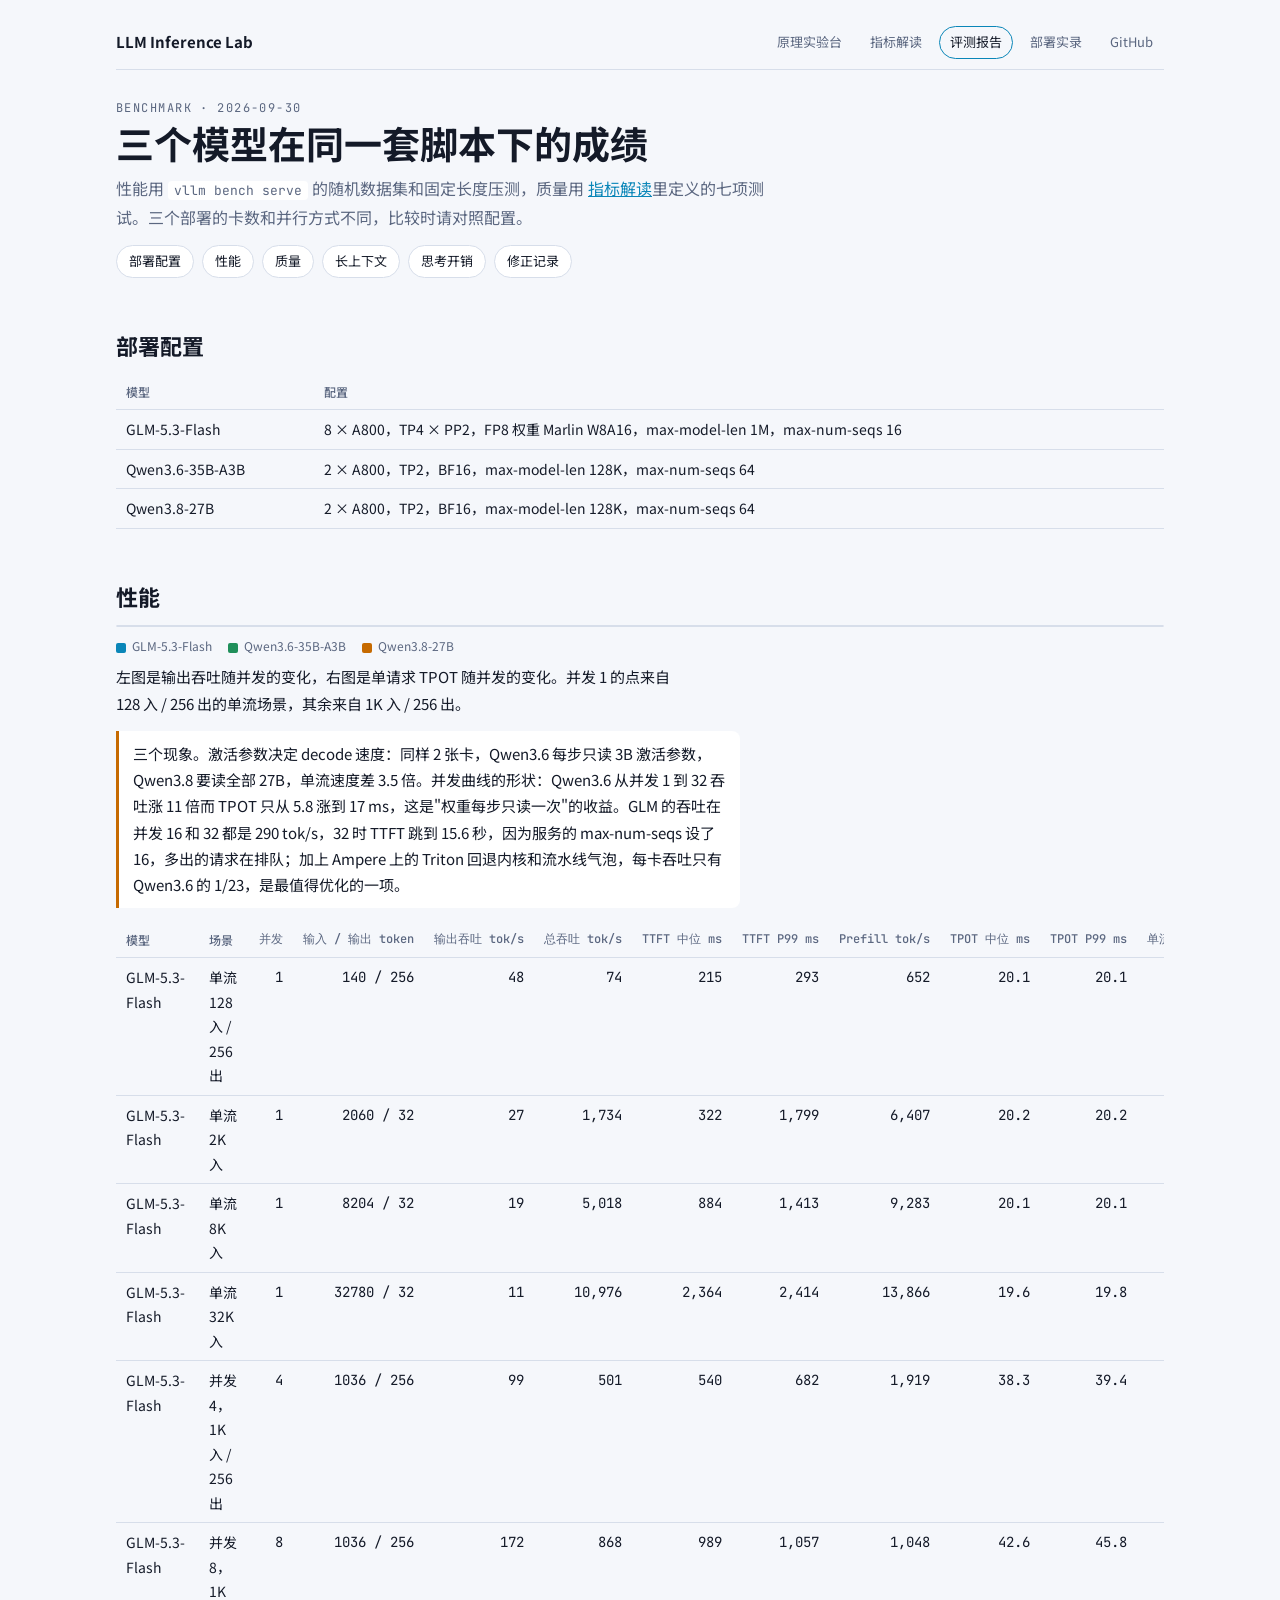
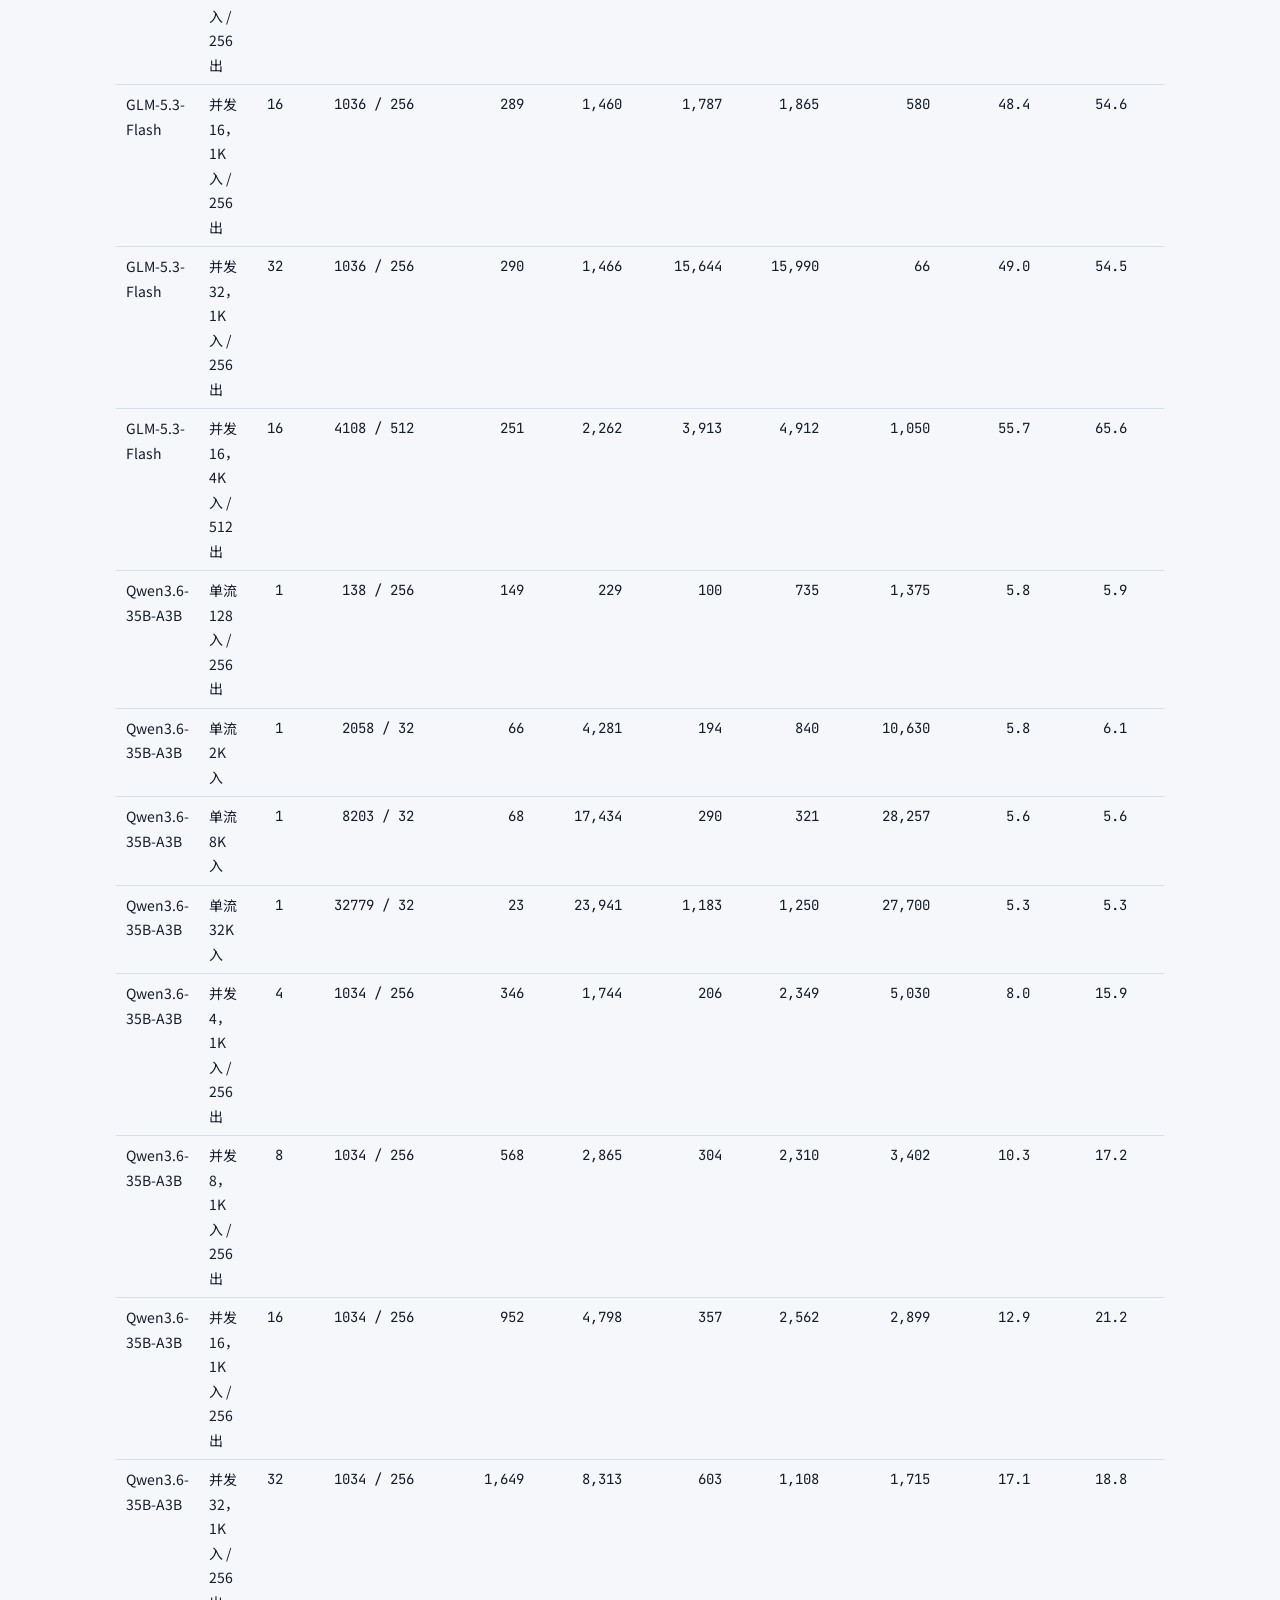
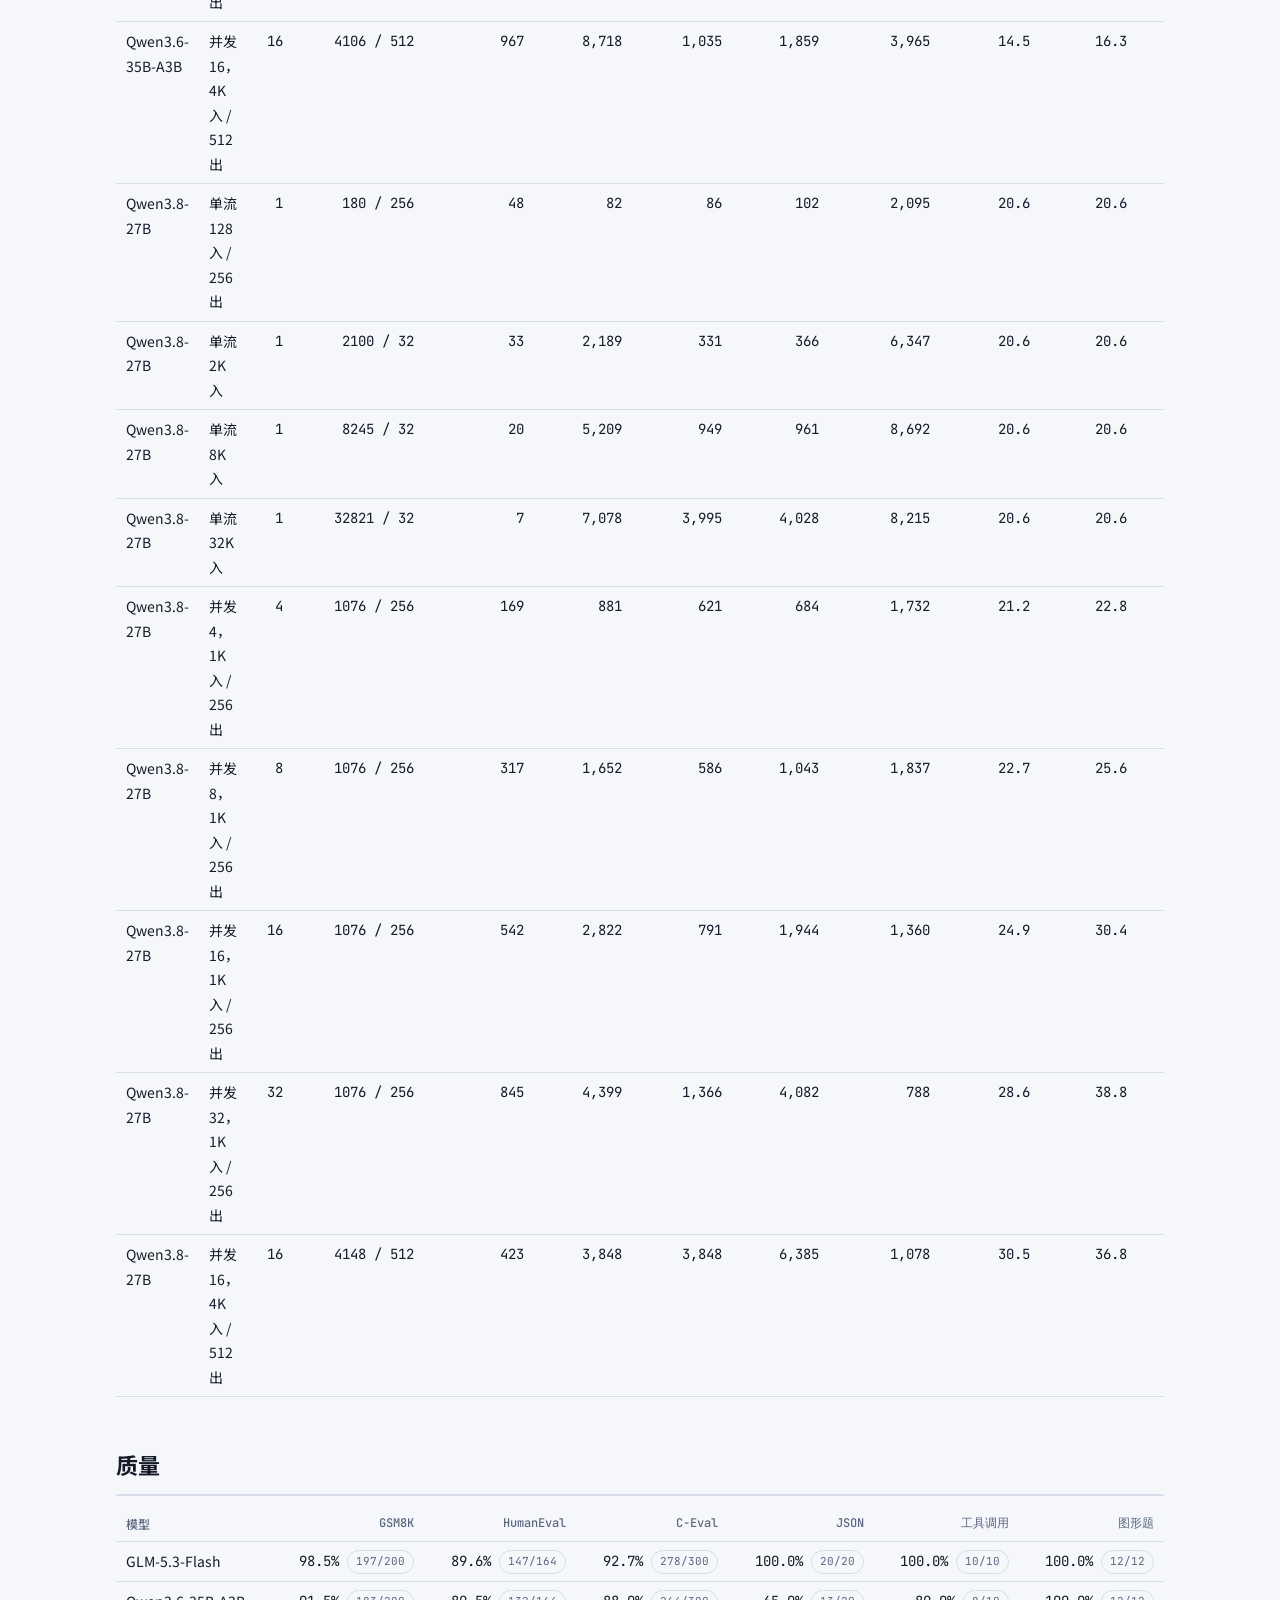
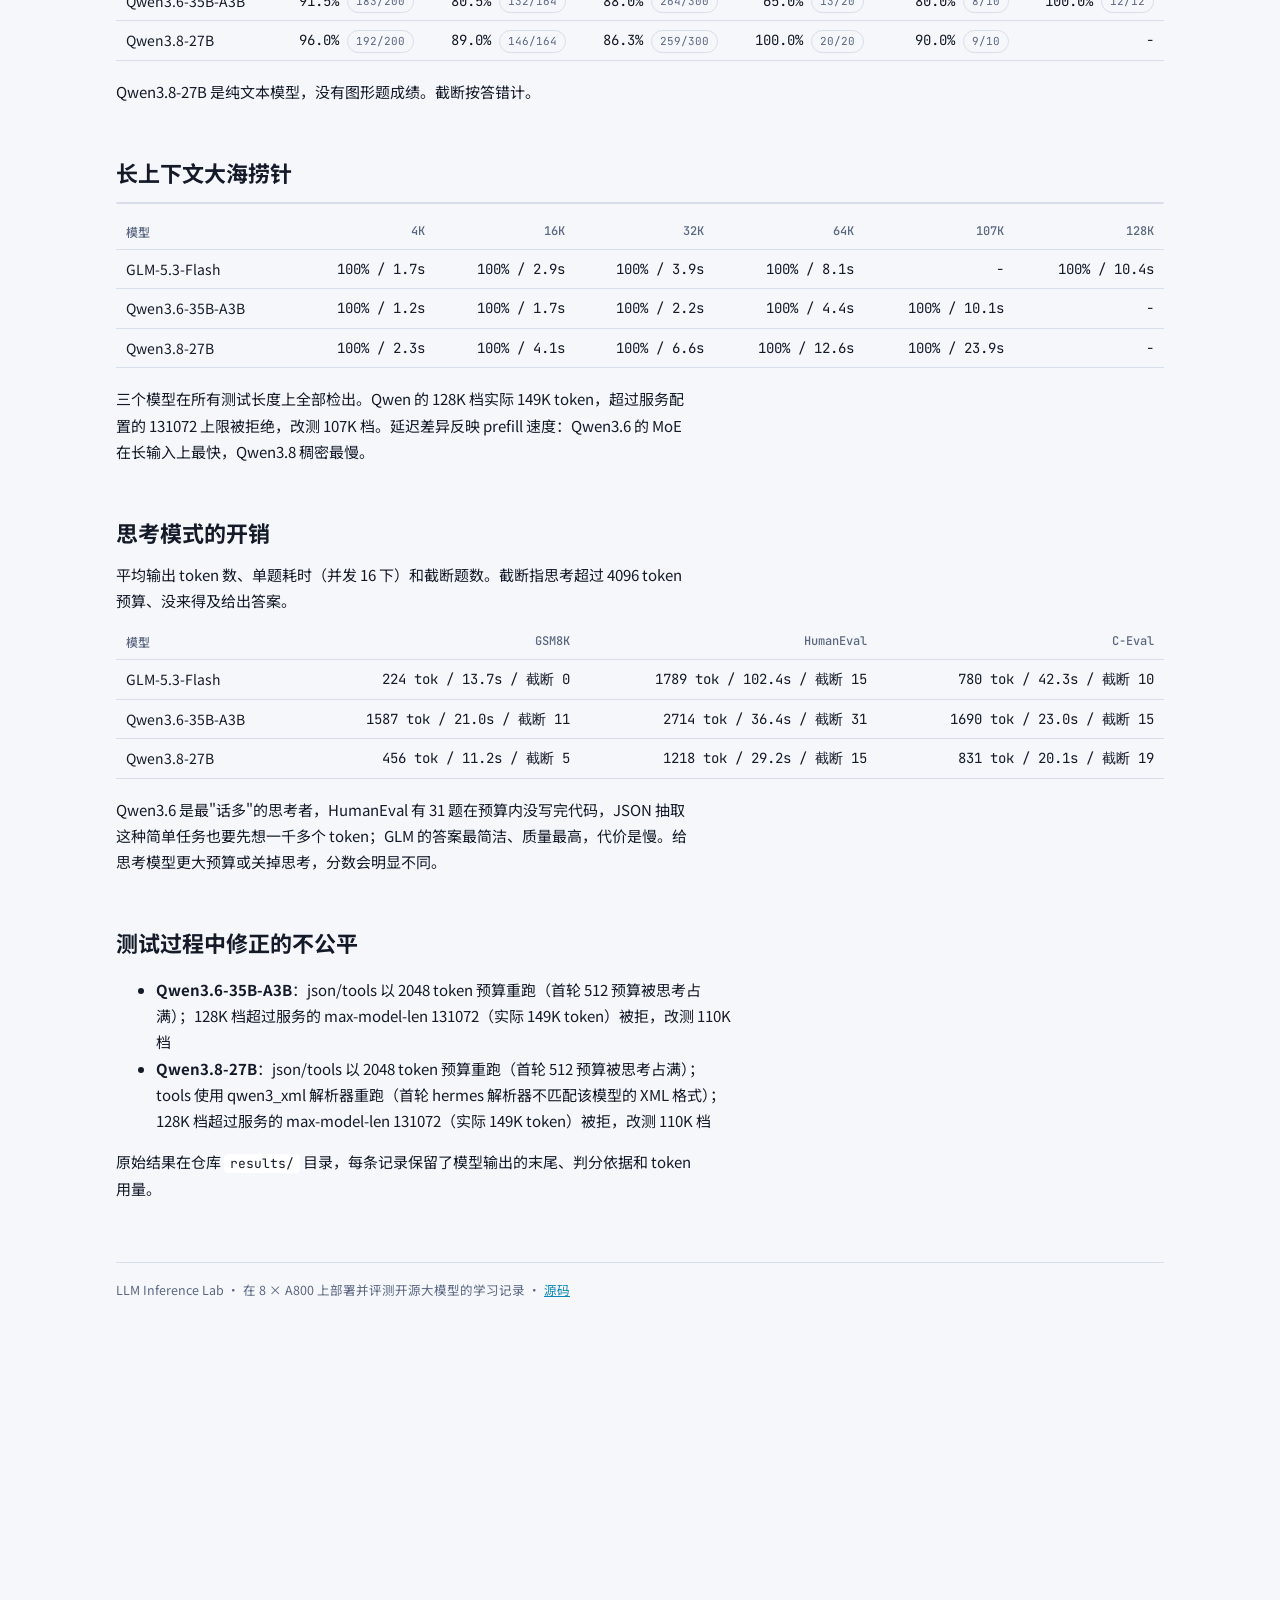
==== docs/benchmark.html @ 00798de9 "LLM Inference Lab: interactive explainer, metrics guide, 3-model benchmark, deployment log and scrip" ====
<!doctype html>
<html lang="zh-CN">
<head>
<meta charset="utf-8">
<meta name="viewport" content="width=device-width, initial-scale=1, viewport-fit=cover">
<title>评测报告 · LLM Inference Lab</title>
<meta name="description" content="GLM-5.3-Flash、Qwen3.6-35B-A3B、Qwen3.8-27B 在 8×A800 上的性能矩阵与质量成绩，附图表和修正记录。">
<link rel="stylesheet" href="https://fonts.googleapis.com/css2?family=Noto+Sans+SC:wght@400;500;700&family=JetBrains+Mono:wght@400;600&display=swap">
<link rel="stylesheet" href="site.css">
</head>
<body>
<div class="wrap">
<header class="top"><a class="brand" href="../index.html">LLM Inference Lab</a>
<nav><a href="lab.html">原理实验台</a><a href="metrics.html">指标解读</a><a class="on" href="benchmark.html">评测报告</a><a href="deployment.html">部署实录</a><a href="https://github.com/haoxiangNtu/llm-inference-lab">GitHub</a></nav></header>
<div class="eyebrow">Benchmark · 2026-09-30</div>
<h1>三个模型在同一套脚本下的成绩</h1>
<p class="lead">性能用 <code>vllm bench serve</code> 的随机数据集和固定长度压测，质量用 <a href="metrics.html">指标解读</a>里定义的七项测试。三个部署的卡数和并行方式不同，比较时请对照配置。</p>
<div class="toc"><a href="#config">部署配置</a><a href="#perf">性能</a><a href="#quality">质量</a><a href="#needle">长上下文</a><a href="#think">思考开销</a><a href="#fair">修正记录</a></div>

<h2 id="config">部署配置</h2>
<div class="tablewrap"><table><tr><th>模型</th><th>配置</th></tr><tr><td>GLM-5.3-Flash</td><td>8 × A800，TP4 × PP2，FP8 权重 Marlin W8A16，max-model-len 1M，max-num-seqs 16</td></tr><tr><td>Qwen3.6-35B-A3B</td><td>2 × A800，TP2，BF16，max-model-len 128K，max-num-seqs 64</td></tr><tr><td>Qwen3.8-27B</td><td>2 × A800，TP2，BF16，max-model-len 128K，max-num-seqs 64</td></tr></table></div>

<h2 id="perf">性能</h2>
<div class="stage"><canvas class="viz" id="cConc" width="1040" height="320"></canvas></div>
<div class="legend"><span><i style="background:var(--compute)"></i>GLM-5.3-Flash</span><span><i style="background:var(--token)"></i>Qwen3.6-35B-A3B</span><span><i style="background:var(--memory)"></i>Qwen3.8-27B</span></div>
<p>左图是输出吞吐随并发的变化，右图是单请求 TPOT 随并发的变化。并发 1 的点来自 128 入 / 256 出的单流场景，其余来自 1K 入 / 256 出。</p>
<div class="note mem">三个现象。激活参数决定 decode 速度：同样 2 张卡，Qwen3.6 每步只读 3B 激活参数，Qwen3.8 要读全部 27B，单流速度差 3.5 倍。并发曲线的形状：Qwen3.6 从并发 1 到 32 吞吐涨 11 倍而 TPOT 只从 5.8 涨到 17 ms，这是"权重每步只读一次"的收益。GLM 的吞吐在并发 16 和 32 都是 290 tok/s，32 时 TTFT 跳到 15.6 秒，因为服务的 max-num-seqs 设了 16，多出的请求在排队；加上 Ampere 上的 Triton 回退内核和流水线气泡，每卡吞吐只有 Qwen3.6 的 1/23，是最值得优化的一项。</div>
<div class='tablewrap'><table><tr><th>模型</th><th>场景</th><th class='num'>并发</th><th class='num'>输入 / 输出 token</th><th class='num'>输出吞吐 tok/s</th><th class='num'>总吞吐 tok/s</th><th class='num'>TTFT 中位 ms</th><th class='num'>TTFT P99 ms</th><th class='num'>Prefill tok/s</th><th class='num'>TPOT 中位 ms</th><th class='num'>TPOT P99 ms</th><th class='num'>单流 tok/s</th><th class='num'>端到端中位 s</th></tr><tr><td>GLM-5.3-Flash</td><td>单流 128 入 / 256 出</td><td class='num'>1</td><td class='num'>140 / 256</td><td class='num'>48</td><td class='num'>74</td><td class='num'>215</td><td class='num'>293</td><td class='num'>652</td><td class='num'>20.1</td><td class='num'>20.1</td><td class='num'>50</td><td class='num'>5.3</td></tr><tr><td>GLM-5.3-Flash</td><td>单流 2K 入</td><td class='num'>1</td><td class='num'>2060 / 32</td><td class='num'>27</td><td class='num'>1,734</td><td class='num'>322</td><td class='num'>1,799</td><td class='num'>6,407</td><td class='num'>20.2</td><td class='num'>20.2</td><td class='num'>49</td><td class='num'>0.9</td></tr><tr><td>GLM-5.3-Flash</td><td>单流 8K 入</td><td class='num'>1</td><td class='num'>8204 / 32</td><td class='num'>19</td><td class='num'>5,018</td><td class='num'>884</td><td class='num'>1,413</td><td class='num'>9,283</td><td class='num'>20.1</td><td class='num'>20.1</td><td class='num'>50</td><td class='num'>1.5</td></tr><tr><td>GLM-5.3-Flash</td><td>单流 32K 入</td><td class='num'>1</td><td class='num'>32780 / 32</td><td class='num'>11</td><td class='num'>10,976</td><td class='num'>2,364</td><td class='num'>2,414</td><td class='num'>13,866</td><td class='num'>19.6</td><td class='num'>19.8</td><td class='num'>51</td><td class='num'>3.0</td></tr><tr><td>GLM-5.3-Flash</td><td>并发 4，1K 入 / 256 出</td><td class='num'>4</td><td class='num'>1036 / 256</td><td class='num'>99</td><td class='num'>501</td><td class='num'>540</td><td class='num'>682</td><td class='num'>1,919</td><td class='num'>38.3</td><td class='num'>39.4</td><td class='num'>26</td><td class='num'>10.3</td></tr><tr><td>GLM-5.3-Flash</td><td>并发 8，1K 入 / 256 出</td><td class='num'>8</td><td class='num'>1036 / 256</td><td class='num'>172</td><td class='num'>868</td><td class='num'>989</td><td class='num'>1,057</td><td class='num'>1,048</td><td class='num'>42.6</td><td class='num'>45.8</td><td class='num'>23</td><td class='num'>11.9</td></tr><tr><td>GLM-5.3-Flash</td><td>并发 16，1K 入 / 256 出</td><td class='num'>16</td><td class='num'>1036 / 256</td><td class='num'>289</td><td class='num'>1,460</td><td class='num'>1,787</td><td class='num'>1,865</td><td class='num'>580</td><td class='num'>48.4</td><td class='num'>54.6</td><td class='num'>21</td><td class='num'>14.1</td></tr><tr><td>GLM-5.3-Flash</td><td>并发 32，1K 入 / 256 出</td><td class='num'>32</td><td class='num'>1036 / 256</td><td class='num'>290</td><td class='num'>1,466</td><td class='num'>15,644</td><td class='num'>15,990</td><td class='num'>66</td><td class='num'>49.0</td><td class='num'>54.5</td><td class='num'>20</td><td class='num'>28.2</td></tr><tr><td>GLM-5.3-Flash</td><td>并发 16，4K 入 / 512 出</td><td class='num'>16</td><td class='num'>4108 / 512</td><td class='num'>251</td><td class='num'>2,262</td><td class='num'>3,913</td><td class='num'>4,912</td><td class='num'>1,050</td><td class='num'>55.7</td><td class='num'>65.6</td><td class='num'>18</td><td class='num'>31.5</td></tr><tr><td>Qwen3.6-35B-A3B</td><td>单流 128 入 / 256 出</td><td class='num'>1</td><td class='num'>138 / 256</td><td class='num'>149</td><td class='num'>229</td><td class='num'>100</td><td class='num'>735</td><td class='num'>1,375</td><td class='num'>5.8</td><td class='num'>5.9</td><td class='num'>173</td><td class='num'>1.6</td></tr><tr><td>Qwen3.6-35B-A3B</td><td>单流 2K 入</td><td class='num'>1</td><td class='num'>2058 / 32</td><td class='num'>66</td><td class='num'>4,281</td><td class='num'>194</td><td class='num'>840</td><td class='num'>10,630</td><td class='num'>5.8</td><td class='num'>6.1</td><td class='num'>173</td><td class='num'>0.4</td></tr><tr><td>Qwen3.6-35B-A3B</td><td>单流 8K 入</td><td class='num'>1</td><td class='num'>8203 / 32</td><td class='num'>68</td><td class='num'>17,434</td><td class='num'>290</td><td class='num'>321</td><td class='num'>28,257</td><td class='num'>5.6</td><td class='num'>5.6</td><td class='num'>178</td><td class='num'>0.5</td></tr><tr><td>Qwen3.6-35B-A3B</td><td>单流 32K 入</td><td class='num'>1</td><td class='num'>32779 / 32</td><td class='num'>23</td><td class='num'>23,941</td><td class='num'>1,183</td><td class='num'>1,250</td><td class='num'>27,700</td><td class='num'>5.3</td><td class='num'>5.3</td><td class='num'>188</td><td class='num'>1.3</td></tr><tr><td>Qwen3.6-35B-A3B</td><td>并发 4，1K 入 / 256 出</td><td class='num'>4</td><td class='num'>1034 / 256</td><td class='num'>346</td><td class='num'>1,744</td><td class='num'>206</td><td class='num'>2,349</td><td class='num'>5,030</td><td class='num'>8.0</td><td class='num'>15.9</td><td class='num'>124</td><td class='num'>2.2</td></tr><tr><td>Qwen3.6-35B-A3B</td><td>并发 8，1K 入 / 256 出</td><td class='num'>8</td><td class='num'>1034 / 256</td><td class='num'>568</td><td class='num'>2,865</td><td class='num'>304</td><td class='num'>2,310</td><td class='num'>3,402</td><td class='num'>10.3</td><td class='num'>17.2</td><td class='num'>97</td><td class='num'>2.9</td></tr><tr><td>Qwen3.6-35B-A3B</td><td>并发 16，1K 入 / 256 出</td><td class='num'>16</td><td class='num'>1034 / 256</td><td class='num'>952</td><td class='num'>4,798</td><td class='num'>357</td><td class='num'>2,562</td><td class='num'>2,899</td><td class='num'>12.9</td><td class='num'>21.2</td><td class='num'>78</td><td class='num'>3.6</td></tr><tr><td>Qwen3.6-35B-A3B</td><td>并发 32，1K 入 / 256 出</td><td class='num'>32</td><td class='num'>1034 / 256</td><td class='num'>1,649</td><td class='num'>8,313</td><td class='num'>603</td><td class='num'>1,108</td><td class='num'>1,715</td><td class='num'>17.1</td><td class='num'>18.8</td><td class='num'>58</td><td class='num'>5.0</td></tr><tr><td>Qwen3.6-35B-A3B</td><td>并发 16，4K 入 / 512 出</td><td class='num'>16</td><td class='num'>4106 / 512</td><td class='num'>967</td><td class='num'>8,718</td><td class='num'>1,035</td><td class='num'>1,859</td><td class='num'>3,965</td><td class='num'>14.5</td><td class='num'>16.3</td><td class='num'>69</td><td class='num'>8.5</td></tr><tr><td>Qwen3.8-27B</td><td>单流 128 入 / 256 出</td><td class='num'>1</td><td class='num'>180 / 256</td><td class='num'>48</td><td class='num'>82</td><td class='num'>86</td><td class='num'>102</td><td class='num'>2,095</td><td class='num'>20.6</td><td class='num'>20.6</td><td class='num'>49</td><td class='num'>5.3</td></tr><tr><td>Qwen3.8-27B</td><td>单流 2K 入</td><td class='num'>1</td><td class='num'>2100 / 32</td><td class='num'>33</td><td class='num'>2,189</td><td class='num'>331</td><td class='num'>366</td><td class='num'>6,347</td><td class='num'>20.6</td><td class='num'>20.6</td><td class='num'>49</td><td class='num'>1.0</td></tr><tr><td>Qwen3.8-27B</td><td>单流 8K 入</td><td class='num'>1</td><td class='num'>8245 / 32</td><td class='num'>20</td><td class='num'>5,209</td><td class='num'>949</td><td class='num'>961</td><td class='num'>8,692</td><td class='num'>20.6</td><td class='num'>20.6</td><td class='num'>49</td><td class='num'>1.6</td></tr><tr><td>Qwen3.8-27B</td><td>单流 32K 入</td><td class='num'>1</td><td class='num'>32821 / 32</td><td class='num'>7</td><td class='num'>7,078</td><td class='num'>3,995</td><td class='num'>4,028</td><td class='num'>8,215</td><td class='num'>20.6</td><td class='num'>20.6</td><td class='num'>49</td><td class='num'>4.6</td></tr><tr><td>Qwen3.8-27B</td><td>并发 4，1K 入 / 256 出</td><td class='num'>4</td><td class='num'>1076 / 256</td><td class='num'>169</td><td class='num'>881</td><td class='num'>621</td><td class='num'>684</td><td class='num'>1,732</td><td class='num'>21.2</td><td class='num'>22.8</td><td class='num'>47</td><td class='num'>6.0</td></tr><tr><td>Qwen3.8-27B</td><td>并发 8，1K 入 / 256 出</td><td class='num'>8</td><td class='num'>1076 / 256</td><td class='num'>317</td><td class='num'>1,652</td><td class='num'>586</td><td class='num'>1,043</td><td class='num'>1,837</td><td class='num'>22.7</td><td class='num'>25.6</td><td class='num'>44</td><td class='num'>6.5</td></tr><tr><td>Qwen3.8-27B</td><td>并发 16，1K 入 / 256 出</td><td class='num'>16</td><td class='num'>1076 / 256</td><td class='num'>542</td><td class='num'>2,822</td><td class='num'>791</td><td class='num'>1,944</td><td class='num'>1,360</td><td class='num'>24.9</td><td class='num'>30.4</td><td class='num'>40</td><td class='num'>7.6</td></tr><tr><td>Qwen3.8-27B</td><td>并发 32，1K 入 / 256 出</td><td class='num'>32</td><td class='num'>1076 / 256</td><td class='num'>845</td><td class='num'>4,399</td><td class='num'>1,366</td><td class='num'>4,082</td><td class='num'>788</td><td class='num'>28.6</td><td class='num'>38.8</td><td class='num'>35</td><td class='num'>9.7</td></tr><tr><td>Qwen3.8-27B</td><td>并发 16，4K 入 / 512 出</td><td class='num'>16</td><td class='num'>4148 / 512</td><td class='num'>423</td><td class='num'>3,848</td><td class='num'>3,848</td><td class='num'>6,385</td><td class='num'>1,078</td><td class='num'>30.5</td><td class='num'>36.8</td><td class='num'>33</td><td class='num'>19.5</td></tr></table></div>

<h2 id="quality">质量</h2>
<div class="stage"><canvas class="viz" id="cQual" width="1040" height="300"></canvas></div>
<div class='tablewrap'><table><tr><th>模型</th><th class='num'>GSM8K</th><th class='num'>HumanEval</th><th class='num'>C-Eval</th><th class='num'>JSON</th><th class='num'>工具调用</th><th class='num'>图形题</th></tr><tr><td>GLM-5.3-Flash</td><td class='num'>98.5% <span class='pill'>197/200</span></td><td class='num'>89.6% <span class='pill'>147/164</span></td><td class='num'>92.7% <span class='pill'>278/300</span></td><td class='num'>100.0% <span class='pill'>20/20</span></td><td class='num'>100.0% <span class='pill'>10/10</span></td><td class='num'>100.0% <span class='pill'>12/12</span></td></tr><tr><td>Qwen3.6-35B-A3B</td><td class='num'>91.5% <span class='pill'>183/200</span></td><td class='num'>80.5% <span class='pill'>132/164</span></td><td class='num'>88.0% <span class='pill'>264/300</span></td><td class='num'>65.0% <span class='pill'>13/20</span></td><td class='num'>80.0% <span class='pill'>8/10</span></td><td class='num'>100.0% <span class='pill'>12/12</span></td></tr><tr><td>Qwen3.8-27B</td><td class='num'>96.0% <span class='pill'>192/200</span></td><td class='num'>89.0% <span class='pill'>146/164</span></td><td class='num'>86.3% <span class='pill'>259/300</span></td><td class='num'>100.0% <span class='pill'>20/20</span></td><td class='num'>90.0% <span class='pill'>9/10</span></td><td class='num'>-</td></tr></table></div>
<p>Qwen3.8-27B 是纯文本模型，没有图形题成绩。截断按答错计。</p>

<h2 id="needle">长上下文大海捞针</h2>
<div class="stage"><canvas class="viz" id="cNeedle" width="1040" height="280"></canvas></div>
<div class='tablewrap'><table><tr><th>模型</th><th class='num'>4K</th><th class='num'>16K</th><th class='num'>32K</th><th class='num'>64K</th><th class='num'>107K</th><th class='num'>128K</th></tr><tr><td>GLM-5.3-Flash</td><td class='num'>100% / 1.7s</td><td class='num'>100% / 2.9s</td><td class='num'>100% / 3.9s</td><td class='num'>100% / 8.1s</td><td class='num'>-</td><td class='num'>100% / 10.4s</td></tr><tr><td>Qwen3.6-35B-A3B</td><td class='num'>100% / 1.2s</td><td class='num'>100% / 1.7s</td><td class='num'>100% / 2.2s</td><td class='num'>100% / 4.4s</td><td class='num'>100% / 10.1s</td><td class='num'>-</td></tr><tr><td>Qwen3.8-27B</td><td class='num'>100% / 2.3s</td><td class='num'>100% / 4.1s</td><td class='num'>100% / 6.6s</td><td class='num'>100% / 12.6s</td><td class='num'>100% / 23.9s</td><td class='num'>-</td></tr></table></div>
<p>三个模型在所有测试长度上全部检出。Qwen 的 128K 档实际 149K token，超过服务配置的 131072 上限被拒绝，改测 107K 档。延迟差异反映 prefill 速度：Qwen3.6 的 MoE 在长输入上最快，Qwen3.8 稠密最慢。</p>

<h2 id="think">思考模式的开销</h2>
<p>平均输出 token 数、单题耗时（并发 16 下）和截断题数。截断指思考超过 4096 token 预算、没来得及给出答案。</p>
<div class='tablewrap'><table><tr><th>模型</th><th class='num'>GSM8K</th><th class='num'>HumanEval</th><th class='num'>C-Eval</th></tr><tr><td>GLM-5.3-Flash</td><td class='num'>224 tok / 13.7s / 截断 0</td><td class='num'>1789 tok / 102.4s / 截断 15</td><td class='num'>780 tok / 42.3s / 截断 10</td></tr><tr><td>Qwen3.6-35B-A3B</td><td class='num'>1587 tok / 21.0s / 截断 11</td><td class='num'>2714 tok / 36.4s / 截断 31</td><td class='num'>1690 tok / 23.0s / 截断 15</td></tr><tr><td>Qwen3.8-27B</td><td class='num'>456 tok / 11.2s / 截断 5</td><td class='num'>1218 tok / 29.2s / 截断 15</td><td class='num'>831 tok / 20.1s / 截断 19</td></tr></table></div>
<p>Qwen3.6 是最"话多"的思考者，HumanEval 有 31 题在预算内没写完代码，JSON 抽取这种简单任务也要先想一千多个 token；GLM 的答案最简洁、质量最高，代价是慢。给思考模型更大预算或关掉思考，分数会明显不同。</p>

<h2 id="fair">测试过程中修正的不公平</h2>
<ul><li><b>Qwen3.6-35B-A3B</b>：json/tools 以 2048 token 预算重跑（首轮 512 预算被思考占满）；128K 档超过服务的 max-model-len 131072（实际 149K token）被拒，改测 110K 档</li><li><b>Qwen3.8-27B</b>：json/tools 以 2048 token 预算重跑（首轮 512 预算被思考占满）；tools 使用 qwen3_xml 解析器重跑（首轮 hermes 解析器不匹配该模型的 XML 格式）；128K 档超过服务的 max-model-len 131072（实际 149K token）被拒，改测 110K 档</li></ul>
<p>原始结果在仓库 <code>results/</code> 目录，每条记录保留了模型输出的末尾、判分依据和 token 用量。</p>
<footer>LLM Inference Lab · 在 8 × A800 上部署并评测开源大模型的学习记录 · <a href="https://github.com/haoxiangNtu/llm-inference-lab">源码</a></footer>
</div>
<script>
const DATA={"models": ["GLM-5.3-Flash", "Qwen3.6-35B-A3B", "Qwen3.8-27B"], "conc": {"GLM-5.3-Flash": [{"c": 1, "tps": 47.91774086378559, "tpot": 20.05734761044675, "ttft": 214.58151889964938}, {"c": 4, "tps": 99.36436227729686, "tpot": 38.283447104086186, "ttft": 539.7757482714951}, {"c": 8, "tps": 172.0656163658594, "tpot": 42.635334704947816, "ttft": 988.955159438774}, {"c": 16, "tps": 289.29091850993734, "tpot": 48.395636090643556, "ttft": 1787.3096470721066}, {"c": 32, "tps": 290.4934217664185, "tpot": 48.98489627384526, "ttft": 15644.492619903758}], "Qwen3.6-35B-A3B": [{"c": 1, "tps": 148.59499537517158, "tpot": 5.7879686154717325, "ttft": 100.3957916982472}, {"c": 4, "tps": 346.0217931048133, "tpot": 8.045393323489265, "ttft": 205.5697049945593}, {"c": 8, "tps": 568.4190218687652, "tpot": 10.28324371915968, "ttft": 303.9557714946568}, {"c": 16, "tps": 951.9510067496046, "tpot": 12.893113259262606, "ttft": 356.65676882490516}, {"c": 32, "tps": 1649.1711147645283, "tpot": 17.122329017330035, "ttft": 602.9339800588787}], "Qwen3.8-27B": [{"c": 1, "tps": 47.94406525309447, "tpot": 20.586194469611726, "ttft": 85.93682199716568}, {"c": 4, "tps": 169.20166711957816, "tpot": 21.215470955141036, "ttft": 621.3856134563684}, {"c": 8, "tps": 317.47650740568855, "tpot": 22.660468870262598, "ttft": 585.5806993786246}, {"c": 16, "tps": 542.2110374891083, "tpot": 24.88880708138002, "ttft": 791.4295811206102}, {"c": 32, "tps": 845.2557175465389, "tpot": 28.570473179513336, "ttft": 1365.680227521807}]}, "quality": {"GLM-5.3-Flash": {"gsm8k": 0.985, "humaneval": 0.8963414634146342, "ceval": 0.9266666666666666, "json": 1.0, "tools": 1.0, "vision": 1.0}, "Qwen3.6-35B-A3B": {"gsm8k": 0.915, "humaneval": 0.8048780487804879, "ceval": 0.88, "json": 0.65, "tools": 0.8, "vision": 1.0}, "Qwen3.8-27B": {"gsm8k": 0.96, "humaneval": 0.8902439024390244, "ceval": 0.8633333333333333, "json": 1.0, "tools": 0.9, "vision": null}}, "needle": {"GLM-5.3-Flash": [{"L": 4096, "lat": 1.6757419109344482, "acc": 1.0}, {"L": 16384, "lat": 2.9248201847076416, "acc": 1.0}, {"L": 32768, "lat": 3.9278152783711753, "acc": 1.0}, {"L": 65536, "lat": 8.07535751660665, "acc": 1.0}, {"L": 131072, "lat": 10.386657555898031, "acc": 1.0}], "Qwen3.6-35B-A3B": [{"L": 4096, "lat": 1.2233251730600994, "acc": 1.0}, {"L": 16384, "lat": 1.6714022954305012, "acc": 1.0}, {"L": 32768, "lat": 2.2184441884358725, "acc": 1.0}, {"L": 65536, "lat": 4.398458003997803, "acc": 1.0}, {"L": 110000, "lat": 10.144002914428711, "acc": 1.0}], "Qwen3.8-27B": [{"L": 4096, "lat": 2.2868564128875732, "acc": 1.0}, {"L": 16384, "lat": 4.147493362426758, "acc": 1.0}, {"L": 32768, "lat": 6.57433557510376, "acc": 1.0}, {"L": 65536, "lat": 12.582409779230753, "acc": 1.0}, {"L": 110000, "lat": 23.8542579015096, "acc": 1.0}]}};
(function(){
const css=n=>getComputedStyle(document.documentElement).getPropertyValue(n).trim();
const COLORS=["--compute","--token","--memory"];
function fit(c){const r=c.getBoundingClientRect();const dpr=Math.min(2,devicePixelRatio||1);const W=+c.getAttribute('width'),H=+c.getAttribute('height');c.width=Math.round(r.width*dpr);c.height=Math.round(r.width*dpr*H/W);const g=c.getContext('2d');g.setTransform(dpr*r.width/W,0,0,dpr*r.width/W,0,0);return g;}
function axes(g,x0,y0,x1,y1){g.strokeStyle=css('--line');g.beginPath();g.moveTo(x0,y0);g.lineTo(x0,y1);g.lineTo(x1,y1);g.stroke();}
function drawConc(){const c=document.getElementById('cConc');const g=fit(c);g.clearRect(0,0,1040,320);g.font='11px '+css('--font-mono');g.textBaseline='middle';
  const panels=[{key:'tps',title:'输出吞吐 tok/s',x0:60,x1:500},{key:'tpot',title:'TPOT 中位 ms',x0:600,x1:1020}];const xs=[1,4,8,16,32];
  panels.forEach(p=>{const y0=40,y1=270;axes(g,p.x0,y0,p.x1,y1);const vals=[].concat(...DATA.models.map(m=>DATA.conc[m].map(q=>q[p.key]||0)));const max=Math.max(...vals)*1.1||1;
    g.fillStyle=css('--muted');g.textAlign='left';g.fillText(p.title,p.x0,22);g.textAlign='center';xs.forEach((v,i)=>g.fillText(v,p.x0+(p.x1-p.x0)*i/(xs.length-1),y1+14));g.fillText('并发请求数',(p.x0+p.x1)/2,y1+32);
    g.textAlign='right';[0,0.5,1].forEach(t=>{g.fillText(Math.round(max*t),p.x0-6,y1-(y1-y0)*t);});
    DATA.models.forEach((m,mi)=>{const col=css(COLORS[mi]);g.strokeStyle=col;g.fillStyle=col;g.lineWidth=2.5;g.beginPath();DATA.conc[m].forEach((q,i)=>{const xi=xs.indexOf(q.c);const x=p.x0+(p.x1-p.x0)*xi/(xs.length-1),y=y1-(y1-y0)*(q[p.key]||0)/max;i?g.lineTo(x,y):g.moveTo(x,y);});g.stroke();DATA.conc[m].forEach(q=>{const xi=xs.indexOf(q.c);const x=p.x0+(p.x1-p.x0)*xi/(xs.length-1),y=y1-(y1-y0)*(q[p.key]||0)/max;g.beginPath();g.arc(x,y,3.5,0,7);g.fill();});g.lineWidth=1;});});}
function drawQual(){const c=document.getElementById('cQual');const g=fit(c);g.clearRect(0,0,1040,300);g.font='11px '+css('--font-mono');g.textBaseline='middle';const tests=[['gsm8k','GSM8K'],['humaneval','HumanEval'],['ceval','C-Eval'],['json','JSON'],['tools','工具调用'],['vision','图形题']];
  const x0=50,x1=1020,y0=30,y1=250;axes(g,x0,y0,x1,y1);g.fillStyle=css('--muted');g.textAlign='right';[0,0.5,1].forEach(t=>g.fillText(Math.round(100*t)+'%',x0-6,y1-(y1-y0)*t));
  const gw=(x1-x0)/tests.length,bw=gw/(DATA.models.length+1.2);
  tests.forEach((t,ti)=>{g.fillStyle=css('--muted');g.textAlign='center';g.fillText(t[1],x0+gw*ti+gw/2,y1+16);DATA.models.forEach((m,mi)=>{const v=DATA.quality[m][t[0]];if(v==null)return;const x=x0+gw*ti+bw*0.6+bw*mi;const h=(y1-y0)*v;g.fillStyle=css(COLORS[mi]);g.globalAlpha=0.9;g.fillRect(x,y1-h,bw*0.9,h);g.globalAlpha=1;g.fillStyle=css('--fg');g.fillText(Math.round(v*100),x+bw*0.45,y1-h-9);});});
  g.textAlign='left';DATA.models.forEach((m,mi)=>{g.fillStyle=css(COLORS[mi]);g.fillRect(x0+mi*220,y1+34,10,10);g.fillStyle=css('--muted');g.fillText(m,x0+mi*220+16,y1+39);});}
function drawNeedle(){const c=document.getElementById('cNeedle');const g=fit(c);g.clearRect(0,0,1040,280);g.font='11px '+css('--font-mono');g.textBaseline='middle';const x0=60,x1=1020,y0=30,y1=230;axes(g,x0,y0,x1,y1);
  const Ls=[...new Set([].concat(...DATA.models.map(m=>DATA.needle[m].map(q=>q.L))))].sort((a,b)=>a-b);const lx=L=>x0+(x1-x0)*(Math.log2(L)-Math.log2(Ls[0]))/(Math.log2(Ls[Ls.length-1])-Math.log2(Ls[0]));
  const max=Math.max(...[].concat(...DATA.models.map(m=>DATA.needle[m].map(q=>q.lat))))*1.15;g.fillStyle=css('--muted');g.textAlign='center';Ls.forEach(L=>g.fillText(Math.round(L/1024)+'K',lx(L),y1+14));g.fillText('上下文长度（对数轴）',(x0+x1)/2,y1+32);g.textAlign='right';[0,0.5,1].forEach(t=>g.fillText((max*t).toFixed(0)+'s',x0-6,y1-(y1-y0)*t));g.textAlign='left';g.fillText('平均延迟（含 prefill），点上数字是准确率',x0,18);
  DATA.models.forEach((m,mi)=>{const col=css(COLORS[mi]);g.strokeStyle=col;g.fillStyle=col;g.lineWidth=2.5;g.beginPath();DATA.needle[m].forEach((q,i)=>{const x=lx(q.L),y=y1-(y1-y0)*q.lat/max;i?g.lineTo(x,y):g.moveTo(x,y);});g.stroke();g.lineWidth=1;DATA.needle[m].forEach(q=>{const x=lx(q.L),y=y1-(y1-y0)*q.lat/max;g.beginPath();g.arc(x,y,3.5,0,7);g.fill();g.fillStyle=css('--fg');g.textAlign='center';g.fillText(Math.round(q.acc*100)+'%',x,y-12);g.fillStyle=col;});});}
function all(){drawConc();drawQual();drawNeedle();}all();addEventListener('resize',all);matchMedia('(prefers-color-scheme: dark)').addEventListener('change',all);
})();
</script>
</body>
</html>
---- docs/site.css ----
/* Shared tokens and chrome for the LLM Inference Lab site. Dark-first; light variant via prefers-color-scheme. */
:root{
  --bg:#0c1220; --bg2:#121a2b; --panel:#182238; --line:#26324d; --fg:#e6ecf7; --muted:#8e9bb8;
  --compute:#38d1ff; --memory:#ffb347; --kv:#ff5fa8; --token:#7ef0b0; --weights:#8f9dff; --warn:#ff7a59;
  --font-body:"Noto Sans SC","PingFang SC","Microsoft YaHei",system-ui,sans-serif;
  --font-mono:"JetBrains Mono",ui-monospace,SFMono-Regular,Menlo,monospace;
  color-scheme:dark;
}
@media (prefers-color-scheme: light){ :root{
  --bg:#f5f7fb; --bg2:#ffffff; --panel:#ffffff; --line:#d7deea; --fg:#141a28; --muted:#5b6780;
  --compute:#0a86b8; --memory:#c66a00; --kv:#c8237a; --token:#1f8f5a; --weights:#4553c7; --warn:#d4451f; color-scheme:light } }
*{box-sizing:border-box}
html{scroll-behavior:smooth}
body{background:var(--bg);color:var(--fg);font-family:var(--font-body);font-size:15px;line-height:1.75;margin:0}
.wrap{max-width:1080px;margin:0 auto;padding-block:16px 80px;padding-inline:16px}
header.top{display:flex;flex-wrap:wrap;align-items:center;gap:8px 18px;padding-block:10px;border-bottom:1px solid var(--line);margin-bottom:28px}
header.top .brand{font-weight:700;text-decoration:none;color:var(--fg);font-size:15px}
header.top nav{display:flex;flex-wrap:wrap;gap:4px 6px;margin-left:auto}
header.top nav a{font-size:13px;color:var(--muted);text-decoration:none;padding:4px 10px;border-radius:999px;border:1px solid transparent}
header.top nav a:hover,header.top nav a:focus-visible{color:var(--fg);border-color:var(--line);outline:none}
header.top nav a.on{color:var(--fg);border-color:var(--compute)}
h1{font-size:clamp(26px,4vw,38px);line-height:1.25;margin:0 0 8px;text-wrap:balance;font-weight:700}
h2{font-size:22px;margin:40px 0 10px;text-wrap:balance;padding-top:8px}
h3{font-size:16px;margin:22px 0 6px}
p,li{max-width:72ch}
p{margin:8px 0}
.eyebrow{font-family:var(--font-mono);font-size:12px;letter-spacing:.12em;text-transform:uppercase;color:var(--muted)}
.lead{color:var(--muted);max-width:72ch;font-size:16px}
a{color:var(--compute)}
.pill{display:inline-block;font-family:var(--font-mono);font-size:11px;padding:1px 8px;border-radius:999px;border:1px solid var(--line);color:var(--muted);vertical-align:middle}
.note{background:var(--panel);border-left:3px solid var(--compute);padding:10px 14px;border-radius:0 8px 8px 0;margin:14px 0;max-width:78ch}
.note.mem{border-color:var(--memory)} .note.kv{border-color:var(--kv)} .note.warn{border-color:var(--warn)}
.tablewrap{overflow-x:auto;margin:10px 0 18px}
table{border-collapse:collapse;width:100%;font-size:14px}
th,td{text-align:left;padding:7px 10px;border-bottom:1px solid var(--line);vertical-align:top}
th{color:var(--muted);font-weight:500;font-size:12px;white-space:nowrap}
td.num,th.num{font-family:var(--font-mono);font-variant-numeric:tabular-nums;white-space:nowrap;text-align:right}
code{font-family:var(--font-mono);font-size:13px;background:var(--panel);padding:1px 6px;border-radius:4px}
pre{font-family:var(--font-mono);font-size:12.5px;line-height:1.6;background:var(--panel);border:1px solid var(--line);border-radius:8px;padding:12px 14px;overflow-x:auto;max-width:100%}
pre code{background:none;padding:0}
.cards{display:grid;grid-template-columns:repeat(auto-fit,minmax(230px,1fr));gap:14px;margin:18px 0}
.card{background:var(--bg2);border:1px solid var(--line);border-radius:10px;padding:16px 18px;min-width:0;text-decoration:none;color:var(--fg);display:block}
.card:hover{border-color:var(--compute)}
.card .t{font-weight:700;font-size:16px;margin-bottom:4px}
.card .d{color:var(--muted);font-size:13.5px}
.stats{display:grid;grid-template-columns:repeat(auto-fit,minmax(150px,1fr));gap:10px;margin:14px 0}
.stat{background:var(--panel);border:1px solid var(--line);border-radius:8px;padding:10px 12px;min-width:0}
.stat .k{font-size:12px;color:var(--muted)} .stat .v{font-family:var(--font-mono);font-size:20px;font-weight:600;font-variant-numeric:tabular-nums} .stat .s{font-size:12px;color:var(--muted)}
.stage{background:var(--bg2);border:1px solid var(--line);border-radius:10px;overflow:hidden;position:relative}
canvas.viz{display:block;width:100%;height:auto;max-width:100%}
.legend{display:flex;flex-wrap:wrap;gap:8px 16px;font-size:12px;color:var(--muted);margin:8px 0}
.legend i{display:inline-block;width:10px;height:10px;border-radius:2px;margin-right:6px;vertical-align:middle}
footer{margin-top:60px;padding-top:16px;border-top:1px solid var(--line);color:var(--muted);font-size:12.5px}
.timeline{list-style:none;padding:0;margin:14px 0}
.timeline li{position:relative;padding-left:22px;margin:10px 0;max-width:78ch}
.timeline li::before{content:"";position:absolute;left:4px;top:11px;width:8px;height:8px;border-radius:50%;background:var(--compute)}
.timeline li.bad::before{background:var(--warn)} .timeline li.ok::before{background:var(--token)}
.toc{display:flex;flex-wrap:wrap;gap:8px;margin:14px 0 6px}
.toc a{font-size:13px;color:var(--fg);text-decoration:none;border:1px solid var(--line);border-radius:999px;padding:4px 12px;background:var(--bg2)}
.toc a:hover{border-color:var(--compute)}
@media (max-width:640px){h2{margin-top:30px}}
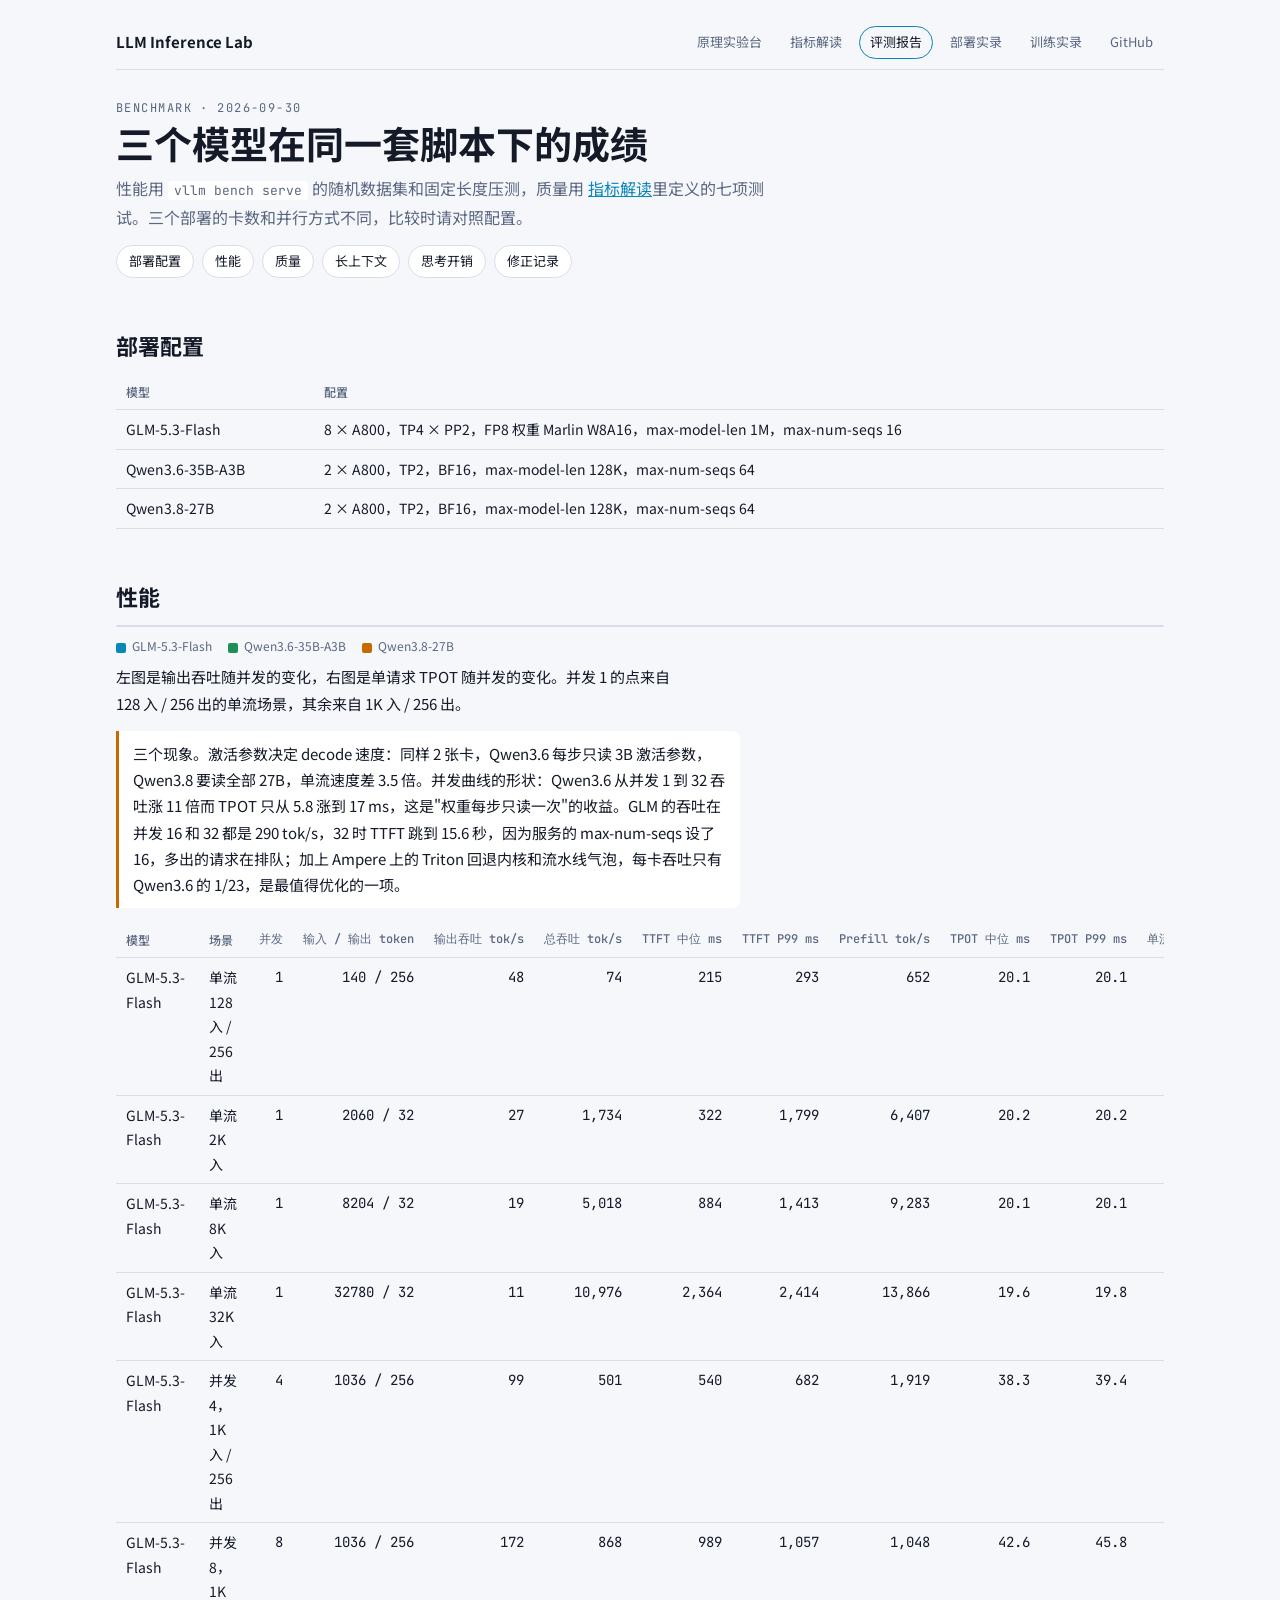
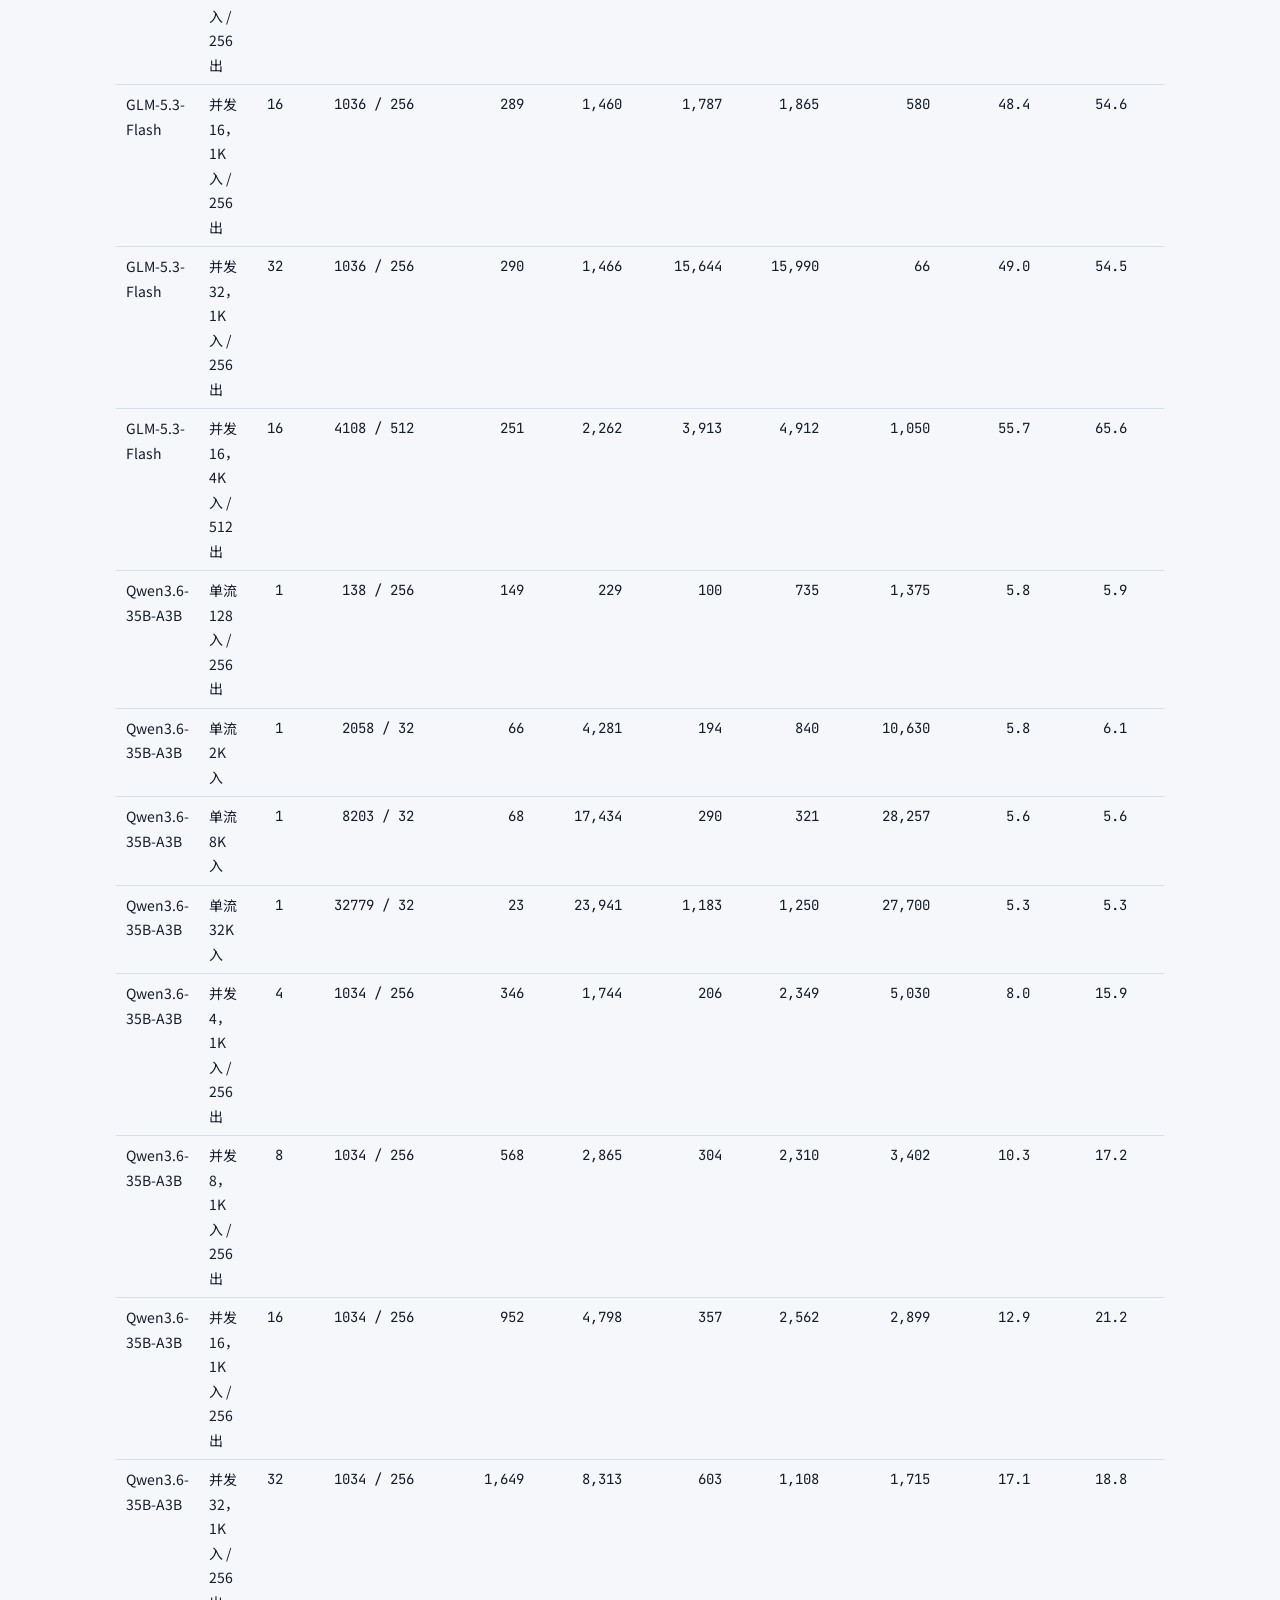
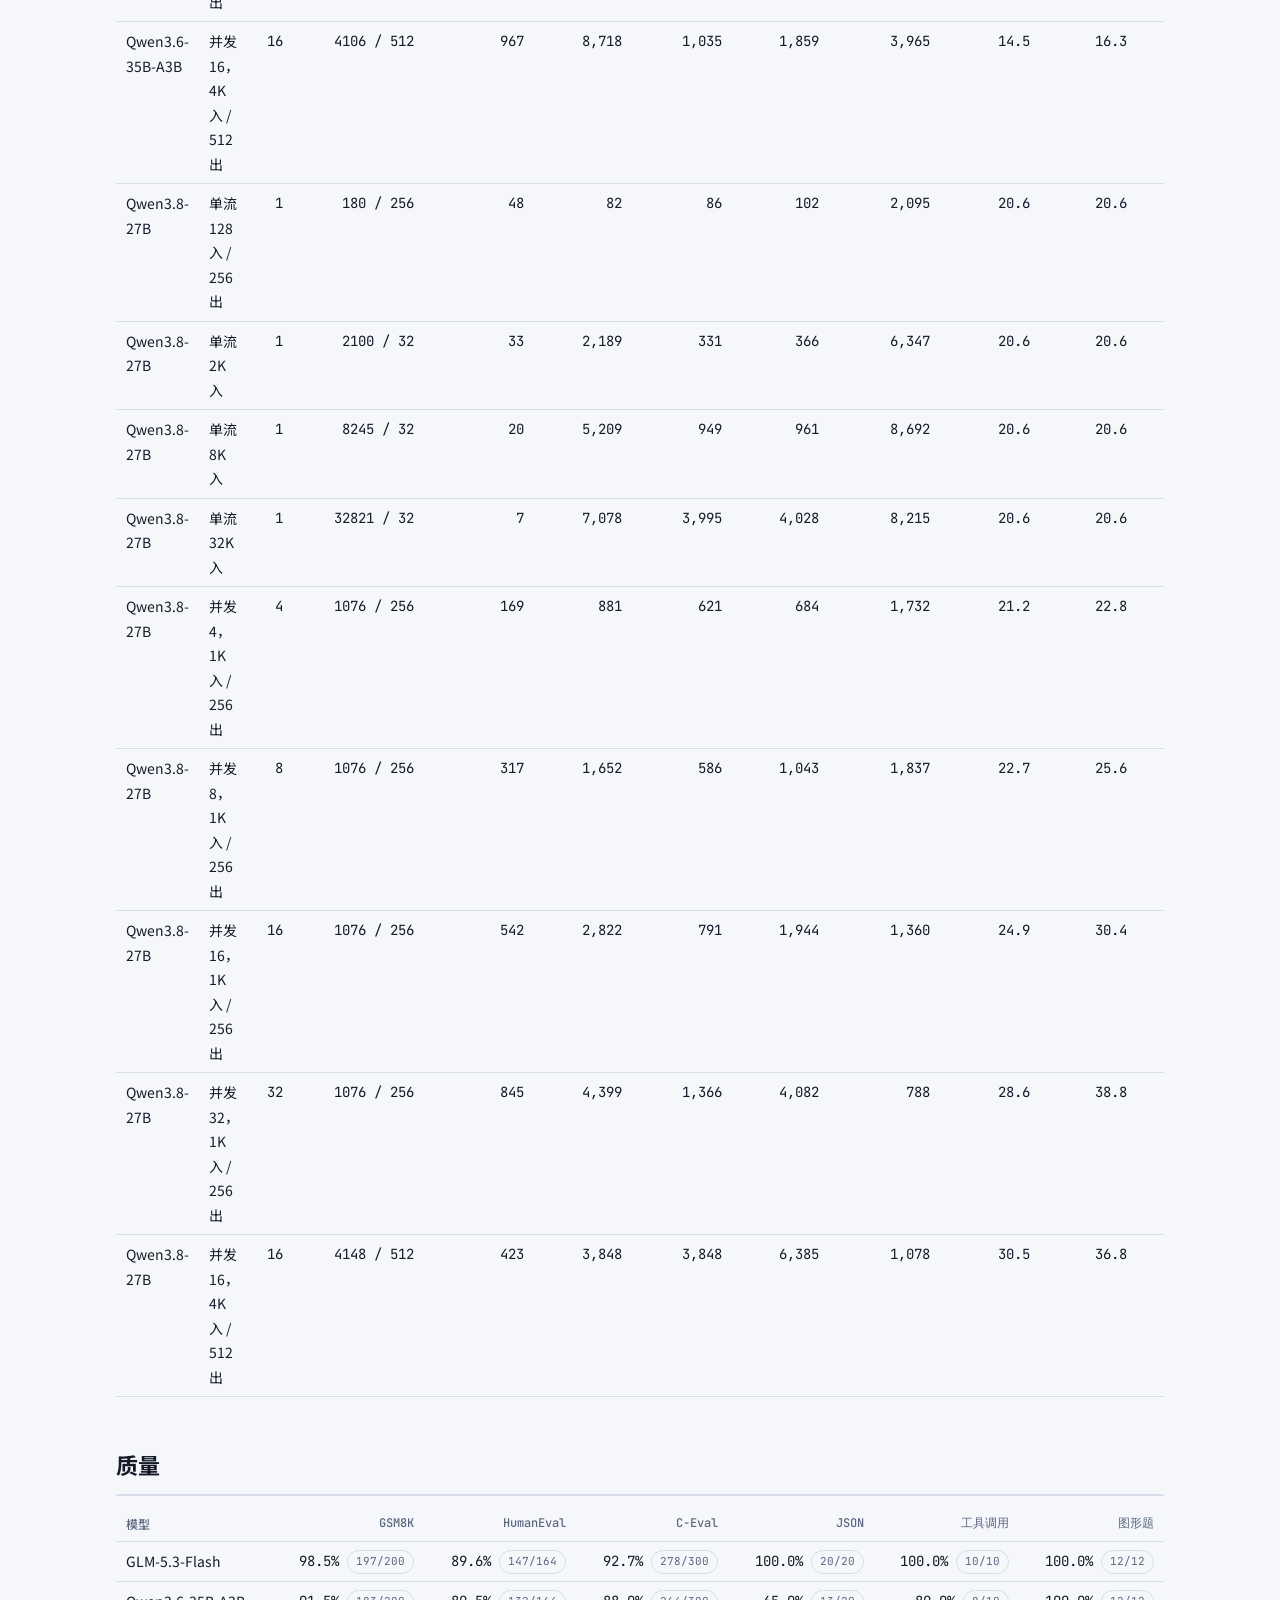
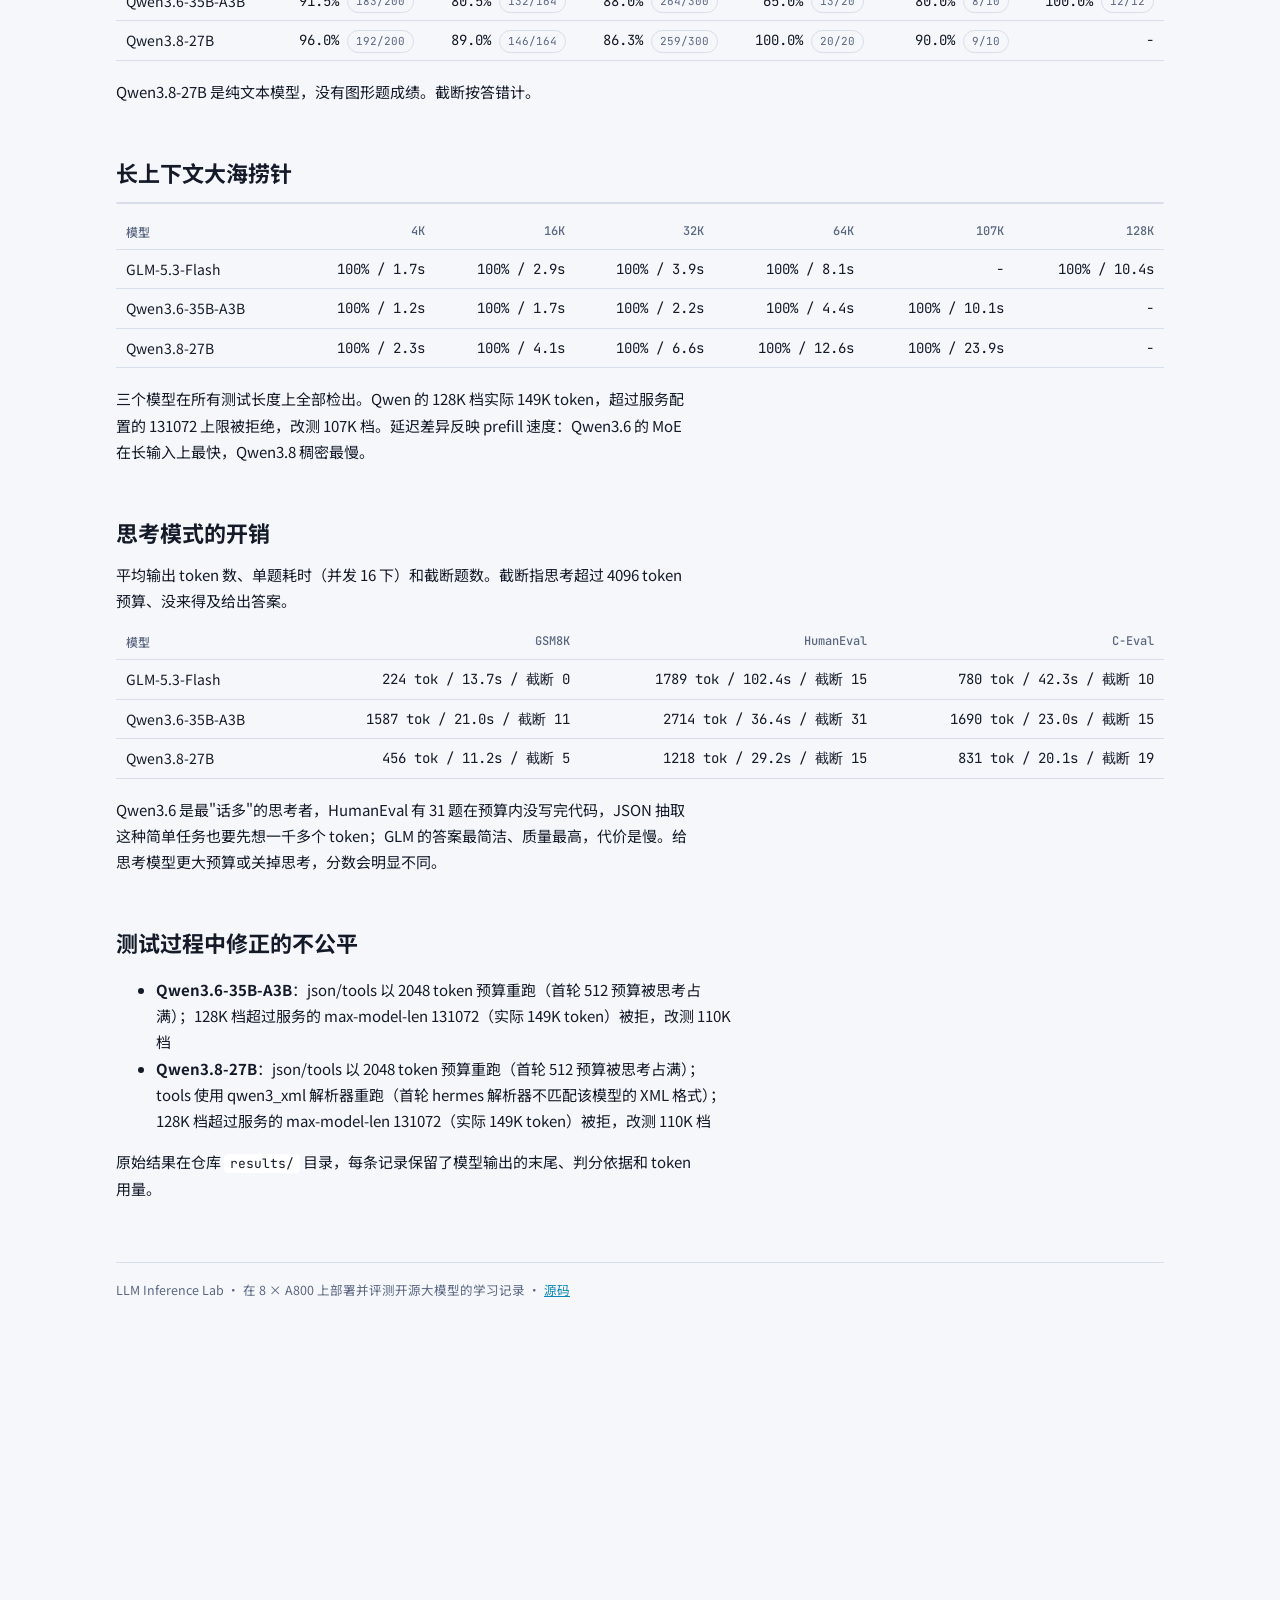
==== commit 3eea472a: "Link the training log from every page, the index, and the README Co-Authored-By: Claude Fable 5.1 <n" ====
--- a/docs/benchmark.html
+++ b/docs/benchmark.html
@@ -11,7 +11,7 @@
 <body>
 <div class="wrap">
 <header class="top"><a class="brand" href="../index.html">LLM Inference Lab</a>
-<nav><a href="lab.html">原理实验台</a><a href="metrics.html">指标解读</a><a class="on" href="benchmark.html">评测报告</a><a href="deployment.html">部署实录</a><a href="https://github.com/haoxiangNtu/llm-inference-lab">GitHub</a></nav></header>
+<nav><a href="lab.html">原理实验台</a><a href="metrics.html">指标解读</a><a class="on" href="benchmark.html">评测报告</a><a href="deployment.html">部署实录</a><a href="training.html">训练实录</a><a href="https://github.com/haoxiangNtu/llm-inference-lab">GitHub</a></nav></header>
 <div class="eyebrow">Benchmark · 2026-09-30</div>
 <h1>三个模型在同一套脚本下的成绩</h1>
 <p class="lead">性能用 <code>vllm bench serve</code> 的随机数据集和固定长度压测，质量用 <a href="metrics.html">指标解读</a>里定义的七项测试。三个部署的卡数和并行方式不同，比较时请对照配置。</p>
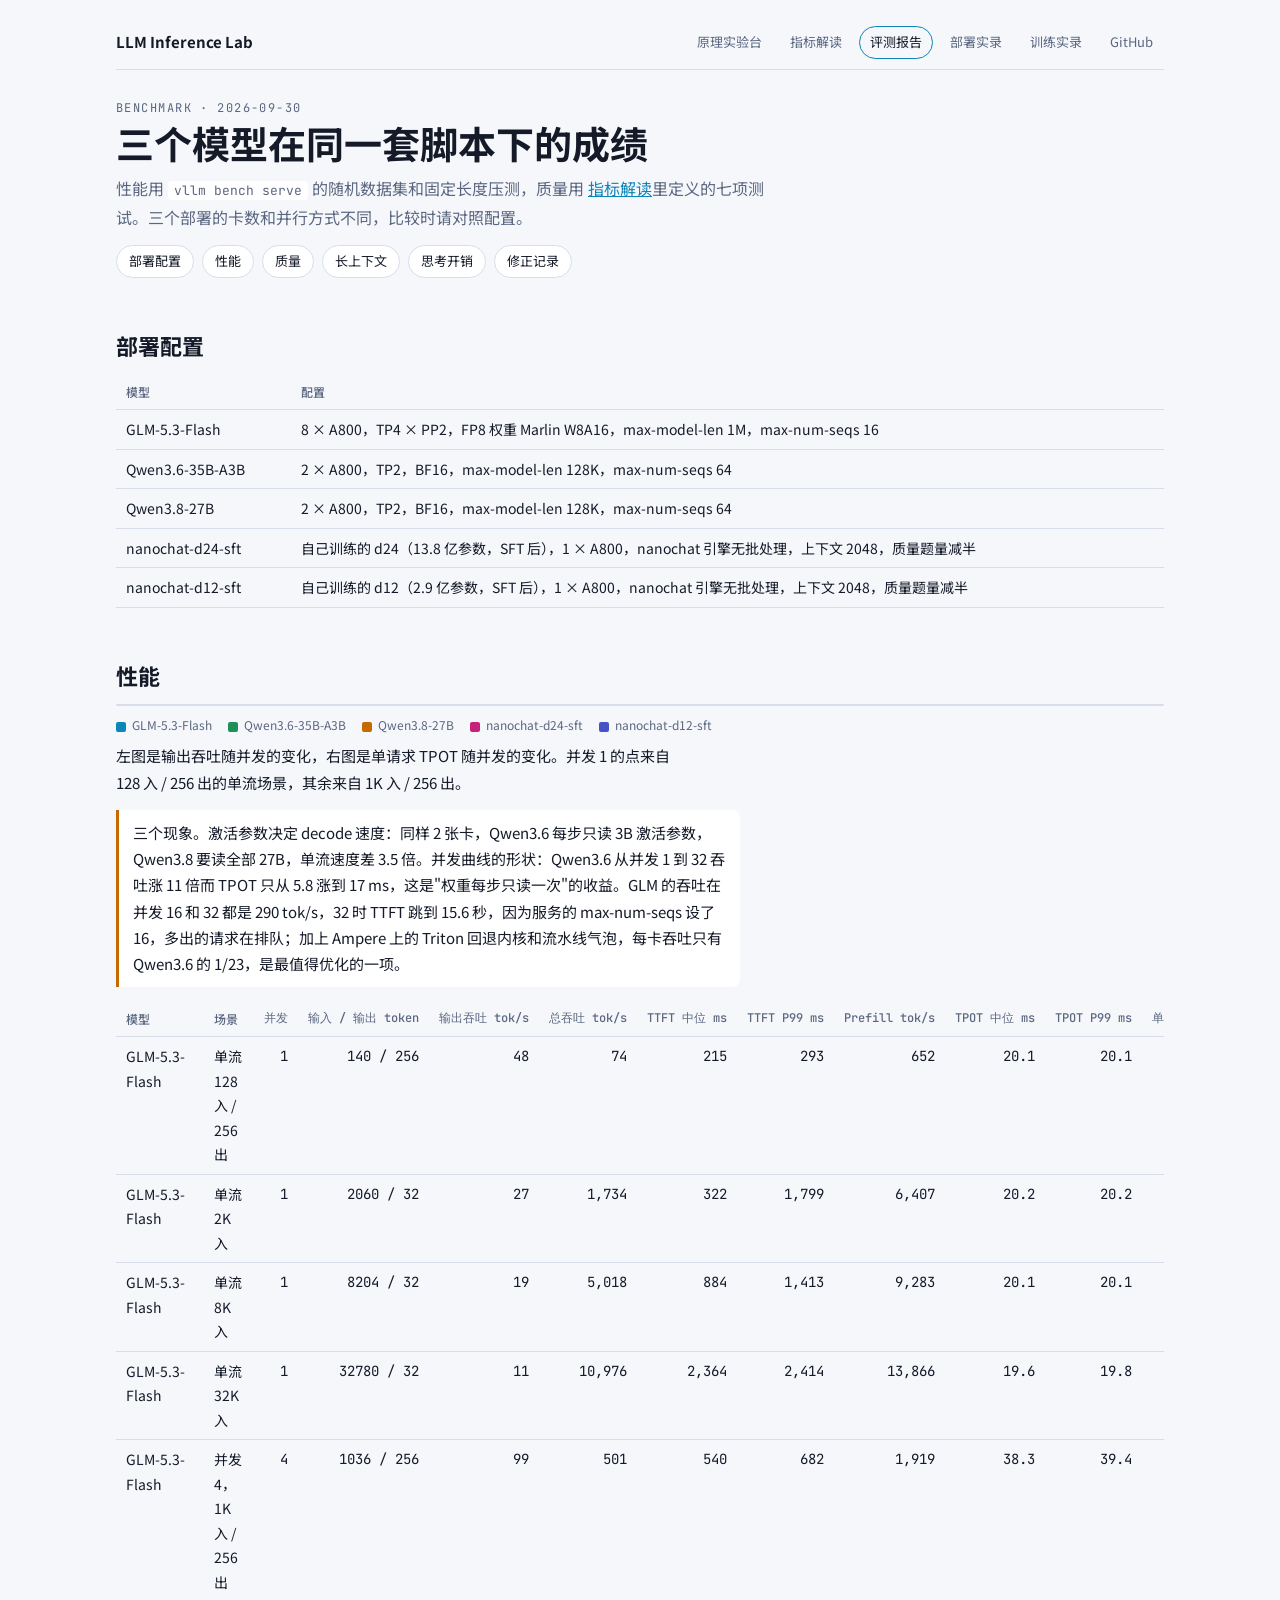
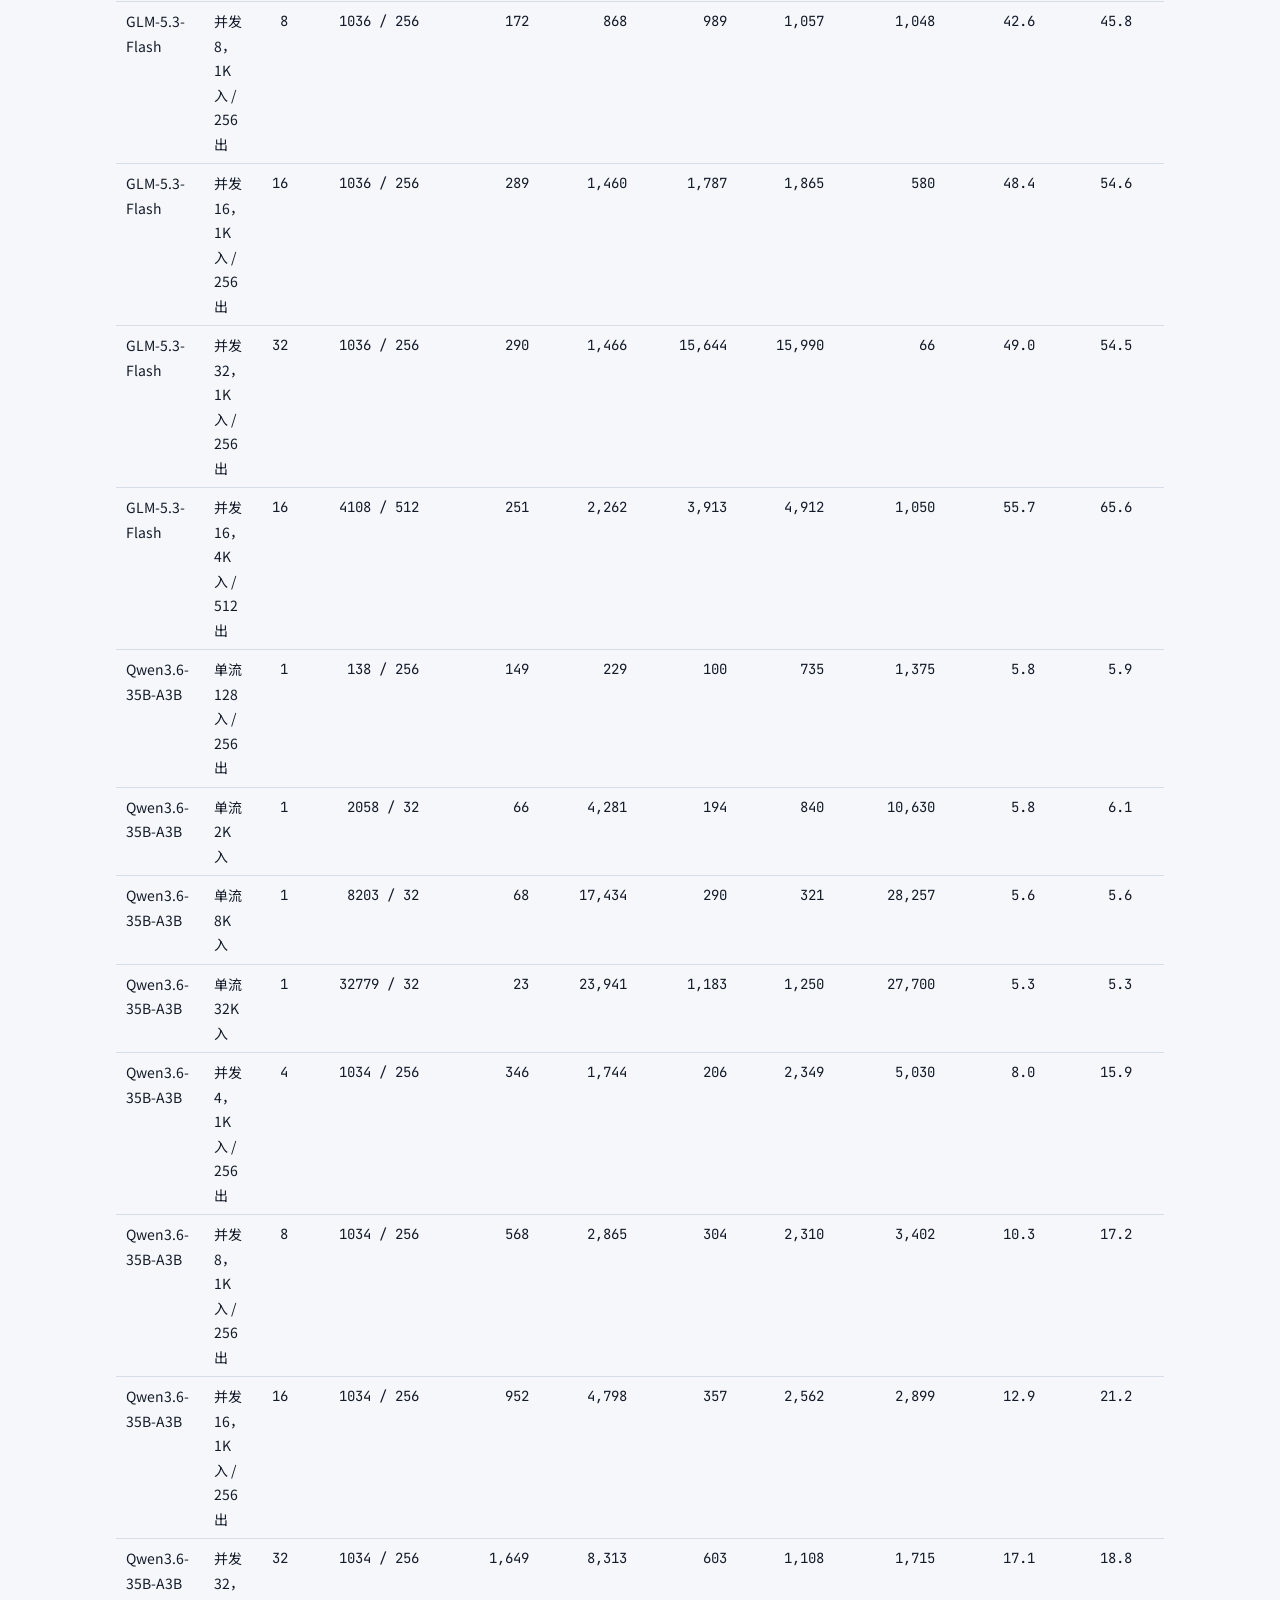
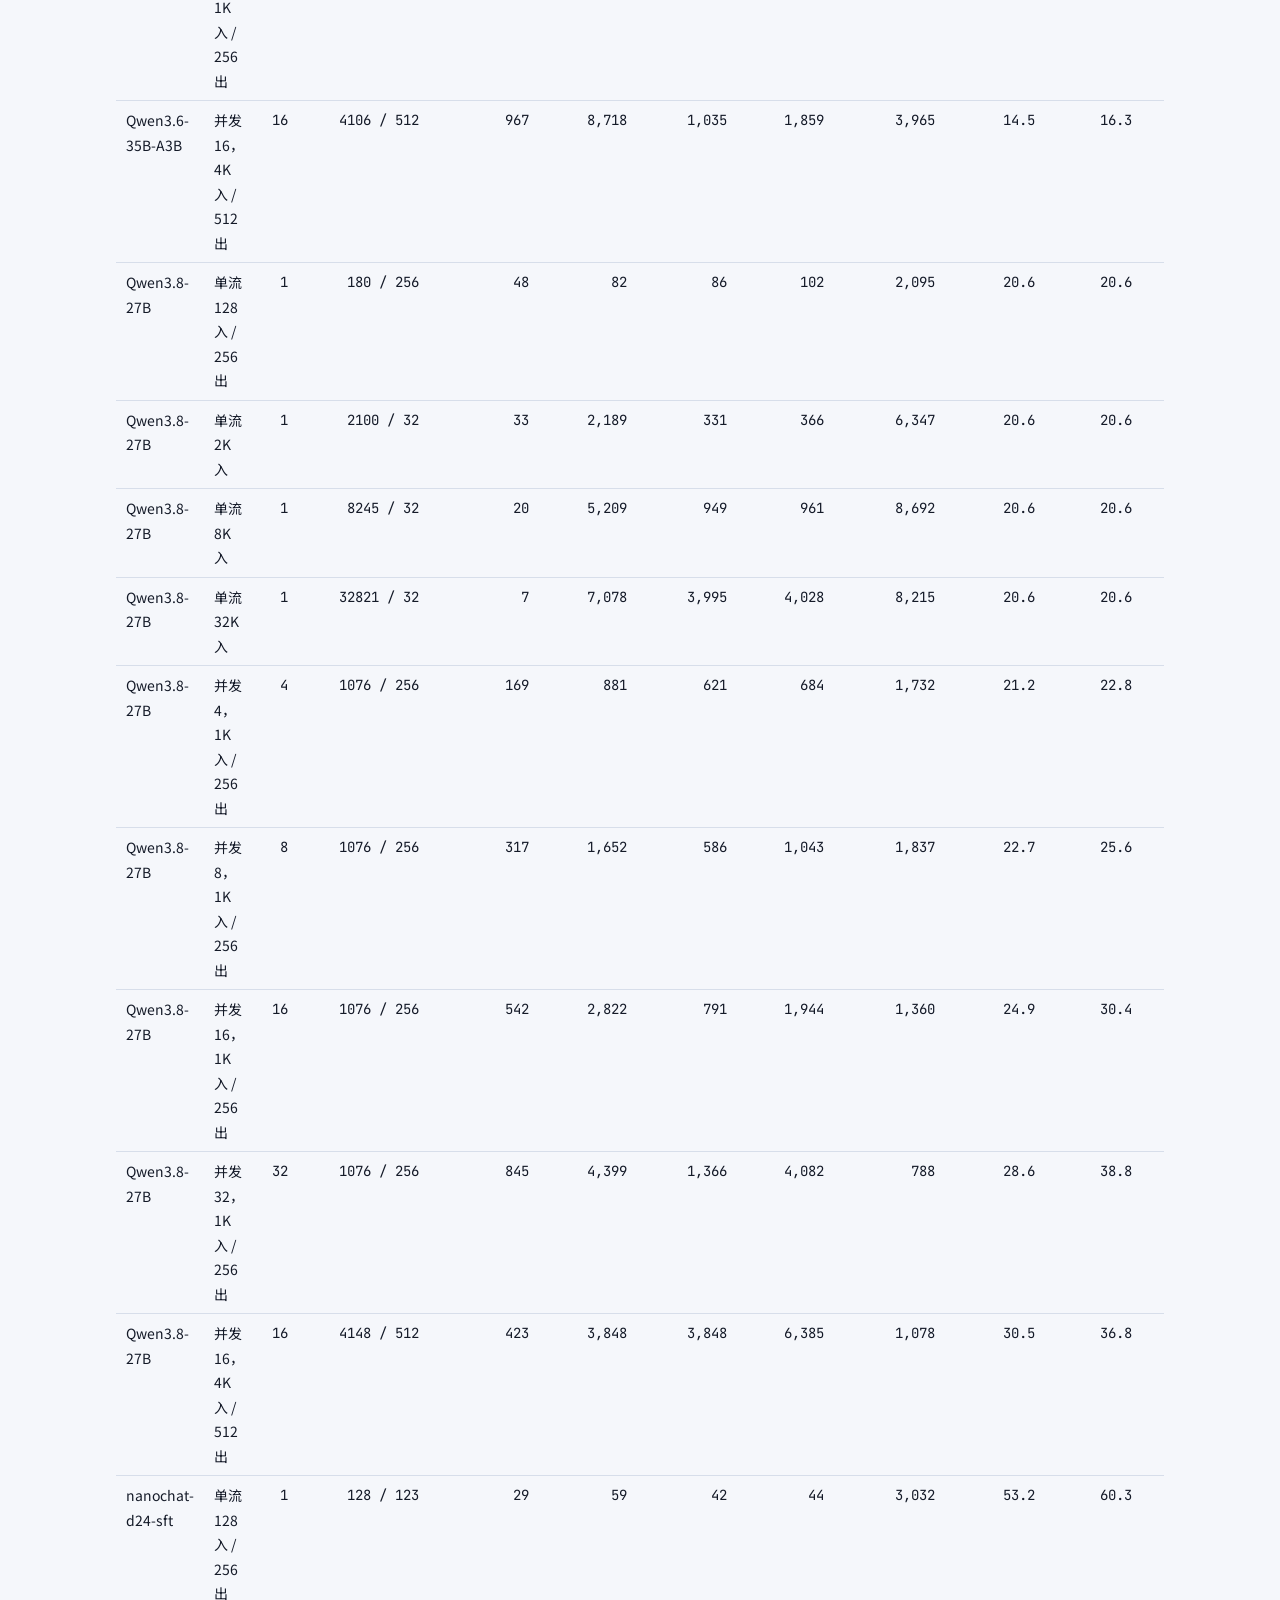
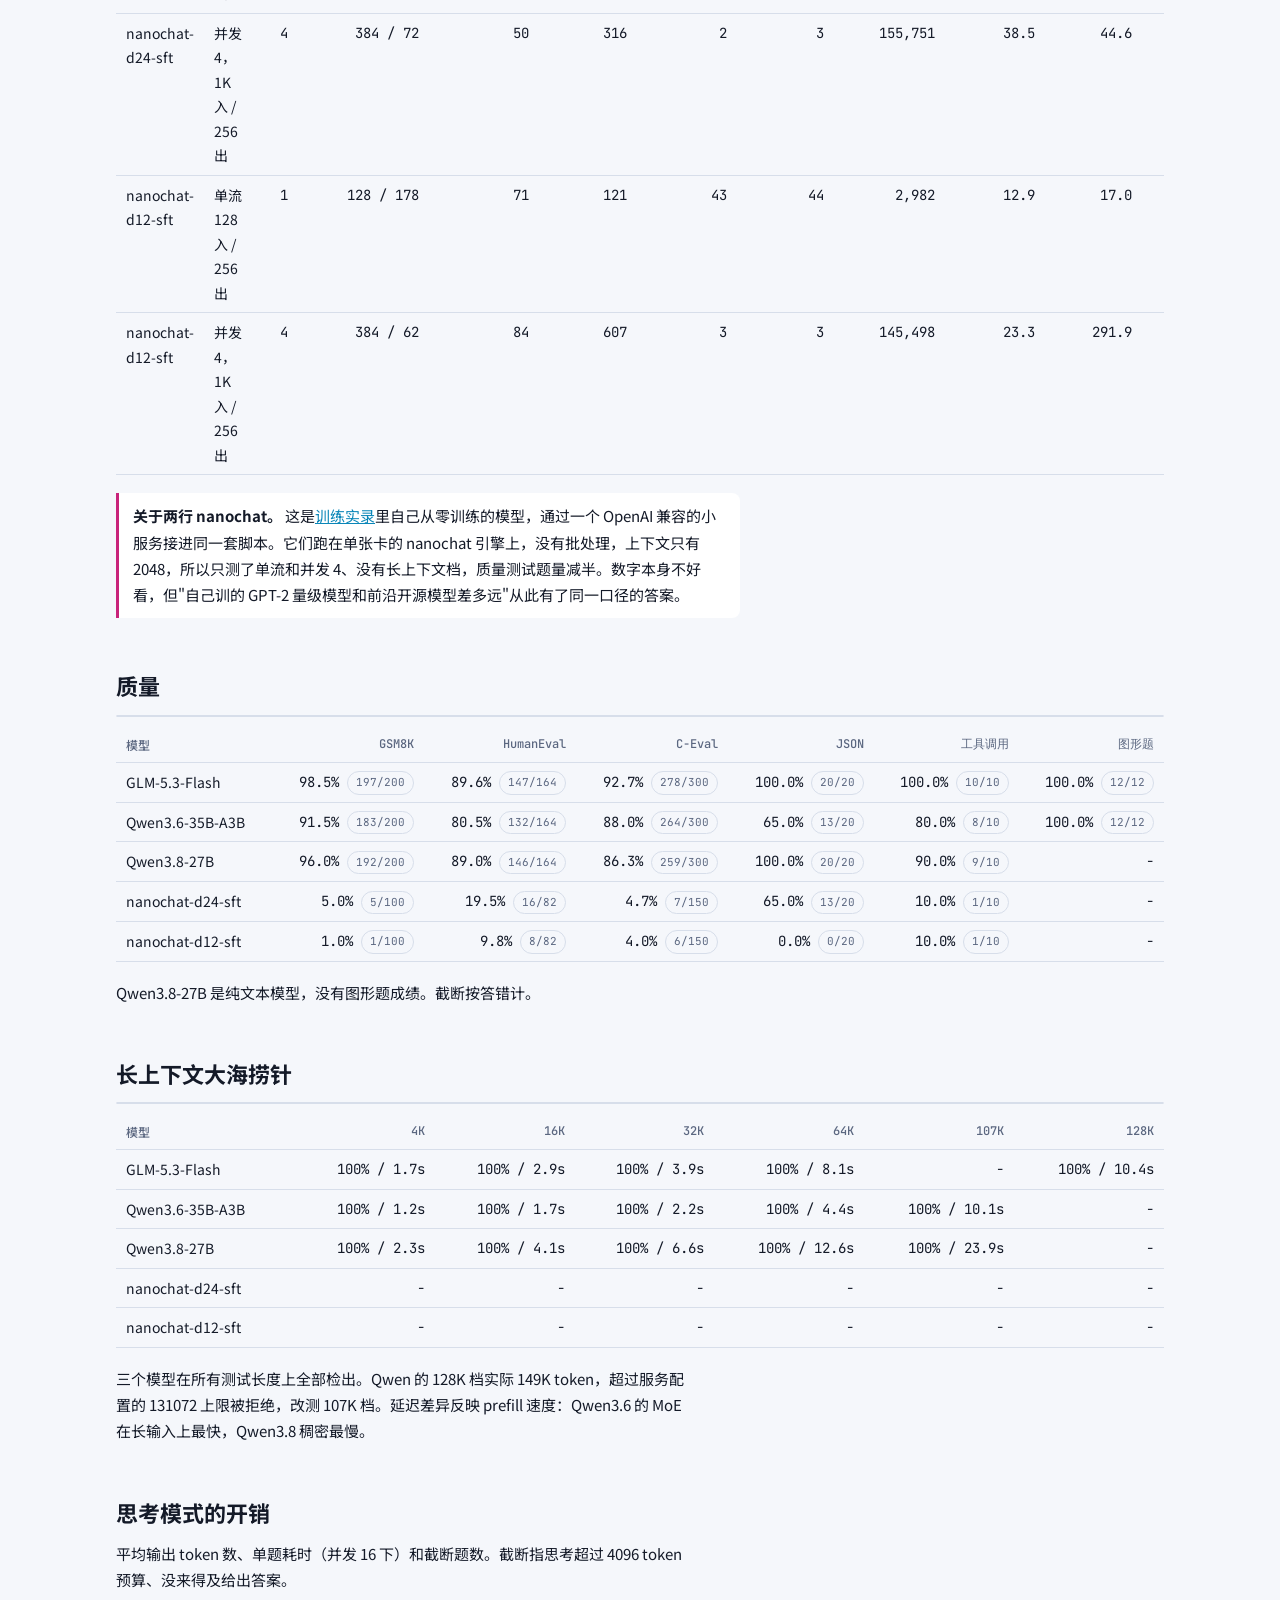
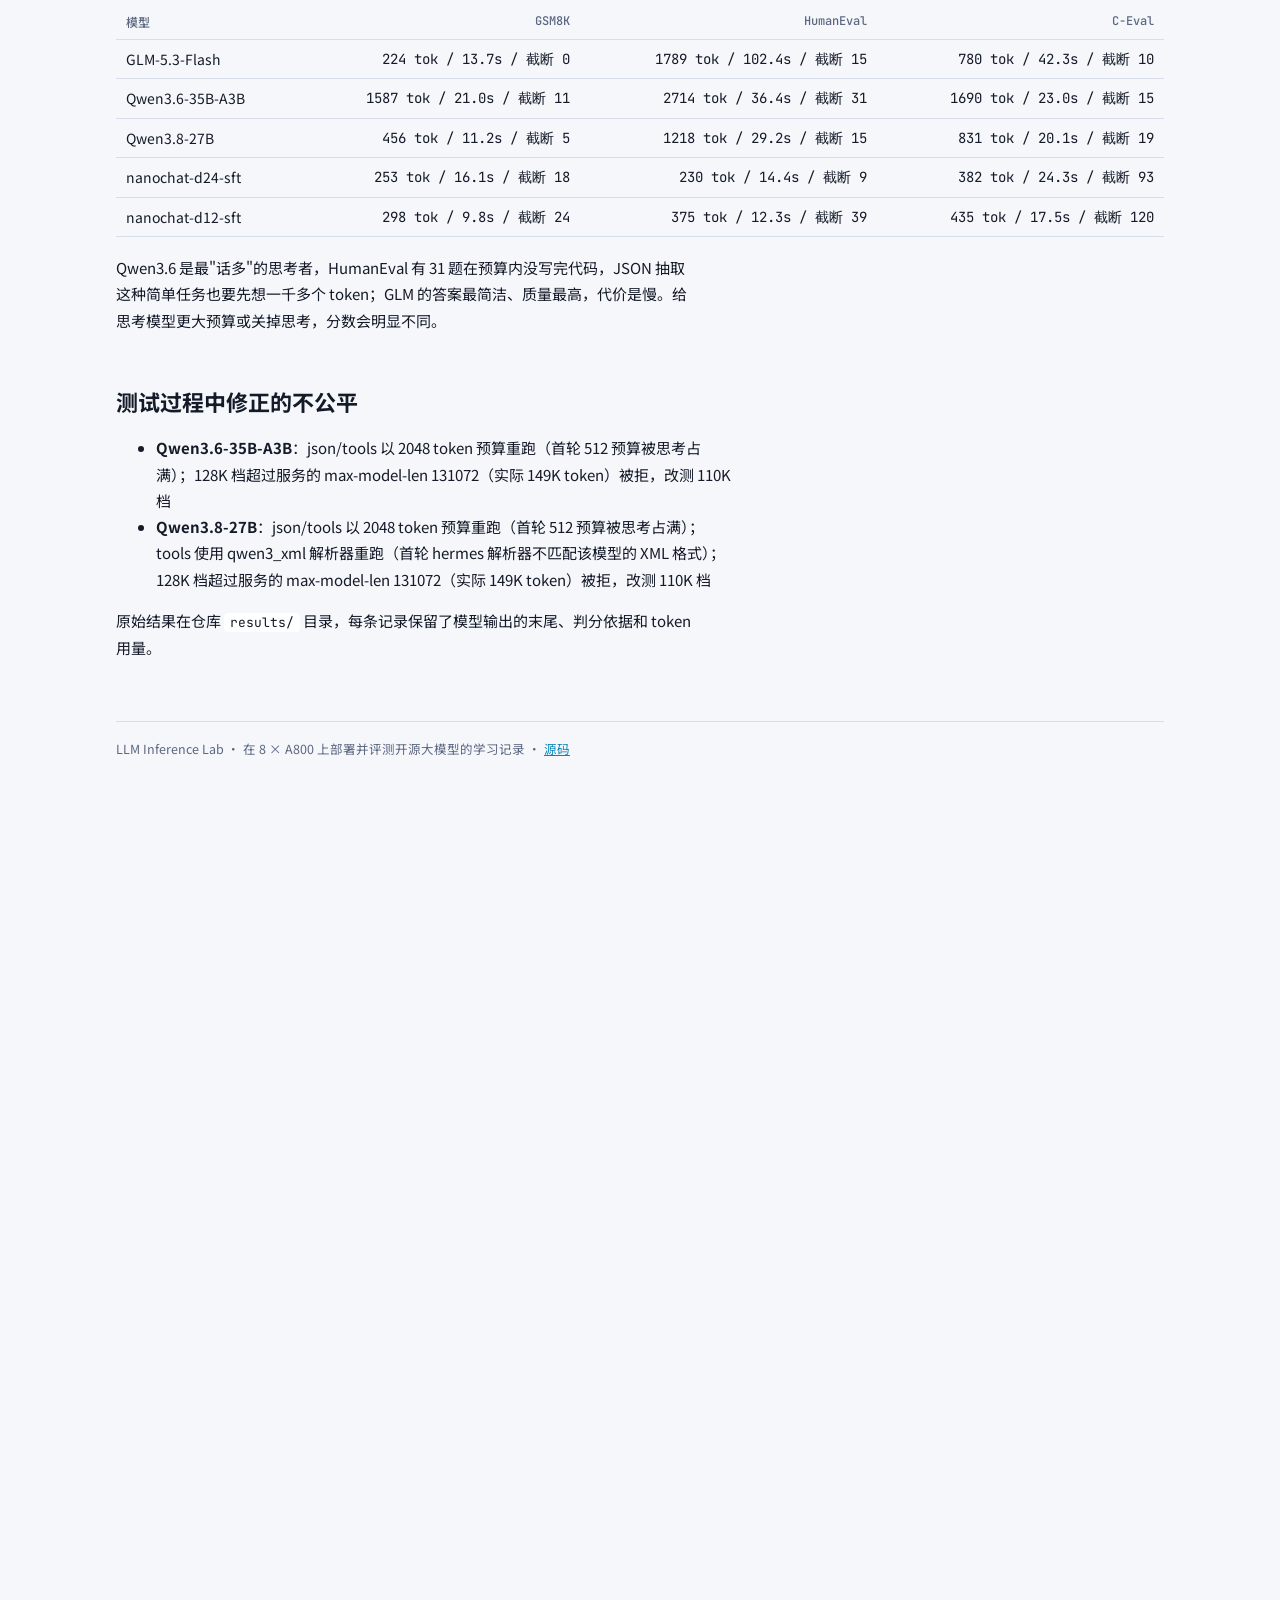
==== commit 45d4feb0: "Benchmark the self-trained d12/d24 models with the same suite; add them to the benchmark page and a " ====
--- a/docs/benchmark.html
+++ b/docs/benchmark.html
@@ -18,28 +18,30 @@
 <div class="toc"><a href="#config">部署配置</a><a href="#perf">性能</a><a href="#quality">质量</a><a href="#needle">长上下文</a><a href="#think">思考开销</a><a href="#fair">修正记录</a></div>
 
 <h2 id="config">部署配置</h2>
-<div class="tablewrap"><table><tr><th>模型</th><th>配置</th></tr><tr><td>GLM-5.3-Flash</td><td>8 × A800，TP4 × PP2，FP8 权重 Marlin W8A16，max-model-len 1M，max-num-seqs 16</td></tr><tr><td>Qwen3.6-35B-A3B</td><td>2 × A800，TP2，BF16，max-model-len 128K，max-num-seqs 64</td></tr><tr><td>Qwen3.8-27B</td><td>2 × A800，TP2，BF16，max-model-len 128K，max-num-seqs 64</td></tr></table></div>
+<div class="tablewrap"><table><tr><th>模型</th><th>配置</th></tr><tr><td>GLM-5.3-Flash</td><td>8 × A800，TP4 × PP2，FP8 权重 Marlin W8A16，max-model-len 1M，max-num-seqs 16</td></tr><tr><td>Qwen3.6-35B-A3B</td><td>2 × A800，TP2，BF16，max-model-len 128K，max-num-seqs 64</td></tr><tr><td>Qwen3.8-27B</td><td>2 × A800，TP2，BF16，max-model-len 128K，max-num-seqs 64</td></tr><tr><td>nanochat-d24-sft</td><td>自己训练的 d24（13.8 亿参数，SFT 后），1 × A800，nanochat 引擎无批处理，上下文 2048，质量题量减半</td></tr><tr><td>nanochat-d12-sft</td><td>自己训练的 d12（2.9 亿参数，SFT 后），1 × A800，nanochat 引擎无批处理，上下文 2048，质量题量减半</td></tr></table></div>
 
 <h2 id="perf">性能</h2>
 <div class="stage"><canvas class="viz" id="cConc" width="1040" height="320"></canvas></div>
-<div class="legend"><span><i style="background:var(--compute)"></i>GLM-5.3-Flash</span><span><i style="background:var(--token)"></i>Qwen3.6-35B-A3B</span><span><i style="background:var(--memory)"></i>Qwen3.8-27B</span></div>
+<div class="legend"><span><i style="background:var(--compute)"></i>GLM-5.3-Flash</span><span><i style="background:var(--token)"></i>Qwen3.6-35B-A3B</span><span><i style="background:var(--memory)"></i>Qwen3.8-27B</span><span><i style="background:var(--kv)"></i>nanochat-d24-sft</span><span><i style="background:var(--weights)"></i>nanochat-d12-sft</span></div>
 <p>左图是输出吞吐随并发的变化，右图是单请求 TPOT 随并发的变化。并发 1 的点来自 128 入 / 256 出的单流场景，其余来自 1K 入 / 256 出。</p>
 <div class="note mem">三个现象。激活参数决定 decode 速度：同样 2 张卡，Qwen3.6 每步只读 3B 激活参数，Qwen3.8 要读全部 27B，单流速度差 3.5 倍。并发曲线的形状：Qwen3.6 从并发 1 到 32 吞吐涨 11 倍而 TPOT 只从 5.8 涨到 17 ms，这是"权重每步只读一次"的收益。GLM 的吞吐在并发 16 和 32 都是 290 tok/s，32 时 TTFT 跳到 15.6 秒，因为服务的 max-num-seqs 设了 16，多出的请求在排队；加上 Ampere 上的 Triton 回退内核和流水线气泡，每卡吞吐只有 Qwen3.6 的 1/23，是最值得优化的一项。</div>
-<div class='tablewrap'><table><tr><th>模型</th><th>场景</th><th class='num'>并发</th><th class='num'>输入 / 输出 token</th><th class='num'>输出吞吐 tok/s</th><th class='num'>总吞吐 tok/s</th><th class='num'>TTFT 中位 ms</th><th class='num'>TTFT P99 ms</th><th class='num'>Prefill tok/s</th><th class='num'>TPOT 中位 ms</th><th class='num'>TPOT P99 ms</th><th class='num'>单流 tok/s</th><th class='num'>端到端中位 s</th></tr><tr><td>GLM-5.3-Flash</td><td>单流 128 入 / 256 出</td><td class='num'>1</td><td class='num'>140 / 256</td><td class='num'>48</td><td class='num'>74</td><td class='num'>215</td><td class='num'>293</td><td class='num'>652</td><td class='num'>20.1</td><td class='num'>20.1</td><td class='num'>50</td><td class='num'>5.3</td></tr><tr><td>GLM-5.3-Flash</td><td>单流 2K 入</td><td class='num'>1</td><td class='num'>2060 / 32</td><td class='num'>27</td><td class='num'>1,734</td><td class='num'>322</td><td class='num'>1,799</td><td class='num'>6,407</td><td class='num'>20.2</td><td class='num'>20.2</td><td class='num'>49</td><td class='num'>0.9</td></tr><tr><td>GLM-5.3-Flash</td><td>单流 8K 入</td><td class='num'>1</td><td class='num'>8204 / 32</td><td class='num'>19</td><td class='num'>5,018</td><td class='num'>884</td><td class='num'>1,413</td><td class='num'>9,283</td><td class='num'>20.1</td><td class='num'>20.1</td><td class='num'>50</td><td class='num'>1.5</td></tr><tr><td>GLM-5.3-Flash</td><td>单流 32K 入</td><td class='num'>1</td><td class='num'>32780 / 32</td><td class='num'>11</td><td class='num'>10,976</td><td class='num'>2,364</td><td class='num'>2,414</td><td class='num'>13,866</td><td class='num'>19.6</td><td class='num'>19.8</td><td class='num'>51</td><td class='num'>3.0</td></tr><tr><td>GLM-5.3-Flash</td><td>并发 4，1K 入 / 256 出</td><td class='num'>4</td><td class='num'>1036 / 256</td><td class='num'>99</td><td class='num'>501</td><td class='num'>540</td><td class='num'>682</td><td class='num'>1,919</td><td class='num'>38.3</td><td class='num'>39.4</td><td class='num'>26</td><td class='num'>10.3</td></tr><tr><td>GLM-5.3-Flash</td><td>并发 8，1K 入 / 256 出</td><td class='num'>8</td><td class='num'>1036 / 256</td><td class='num'>172</td><td class='num'>868</td><td class='num'>989</td><td class='num'>1,057</td><td class='num'>1,048</td><td class='num'>42.6</td><td class='num'>45.8</td><td class='num'>23</td><td class='num'>11.9</td></tr><tr><td>GLM-5.3-Flash</td><td>并发 16，1K 入 / 256 出</td><td class='num'>16</td><td class='num'>1036 / 256</td><td class='num'>289</td><td class='num'>1,460</td><td class='num'>1,787</td><td class='num'>1,865</td><td class='num'>580</td><td class='num'>48.4</td><td class='num'>54.6</td><td class='num'>21</td><td class='num'>14.1</td></tr><tr><td>GLM-5.3-Flash</td><td>并发 32，1K 入 / 256 出</td><td class='num'>32</td><td class='num'>1036 / 256</td><td class='num'>290</td><td class='num'>1,466</td><td class='num'>15,644</td><td class='num'>15,990</td><td class='num'>66</td><td class='num'>49.0</td><td class='num'>54.5</td><td class='num'>20</td><td class='num'>28.2</td></tr><tr><td>GLM-5.3-Flash</td><td>并发 16，4K 入 / 512 出</td><td class='num'>16</td><td class='num'>4108 / 512</td><td class='num'>251</td><td class='num'>2,262</td><td class='num'>3,913</td><td class='num'>4,912</td><td class='num'>1,050</td><td class='num'>55.7</td><td class='num'>65.6</td><td class='num'>18</td><td class='num'>31.5</td></tr><tr><td>Qwen3.6-35B-A3B</td><td>单流 128 入 / 256 出</td><td class='num'>1</td><td class='num'>138 / 256</td><td class='num'>149</td><td class='num'>229</td><td class='num'>100</td><td class='num'>735</td><td class='num'>1,375</td><td class='num'>5.8</td><td class='num'>5.9</td><td class='num'>173</td><td class='num'>1.6</td></tr><tr><td>Qwen3.6-35B-A3B</td><td>单流 2K 入</td><td class='num'>1</td><td class='num'>2058 / 32</td><td class='num'>66</td><td class='num'>4,281</td><td class='num'>194</td><td class='num'>840</td><td class='num'>10,630</td><td class='num'>5.8</td><td class='num'>6.1</td><td class='num'>173</td><td class='num'>0.4</td></tr><tr><td>Qwen3.6-35B-A3B</td><td>单流 8K 入</td><td class='num'>1</td><td class='num'>8203 / 32</td><td class='num'>68</td><td class='num'>17,434</td><td class='num'>290</td><td class='num'>321</td><td class='num'>28,257</td><td class='num'>5.6</td><td class='num'>5.6</td><td class='num'>178</td><td class='num'>0.5</td></tr><tr><td>Qwen3.6-35B-A3B</td><td>单流 32K 入</td><td class='num'>1</td><td class='num'>32779 / 32</td><td class='num'>23</td><td class='num'>23,941</td><td class='num'>1,183</td><td class='num'>1,250</td><td class='num'>27,700</td><td class='num'>5.3</td><td class='num'>5.3</td><td class='num'>188</td><td class='num'>1.3</td></tr><tr><td>Qwen3.6-35B-A3B</td><td>并发 4，1K 入 / 256 出</td><td class='num'>4</td><td class='num'>1034 / 256</td><td class='num'>346</td><td class='num'>1,744</td><td class='num'>206</td><td class='num'>2,349</td><td class='num'>5,030</td><td class='num'>8.0</td><td class='num'>15.9</td><td class='num'>124</td><td class='num'>2.2</td></tr><tr><td>Qwen3.6-35B-A3B</td><td>并发 8，1K 入 / 256 出</td><td class='num'>8</td><td class='num'>1034 / 256</td><td class='num'>568</td><td class='num'>2,865</td><td class='num'>304</td><td class='num'>2,310</td><td class='num'>3,402</td><td class='num'>10.3</td><td class='num'>17.2</td><td class='num'>97</td><td class='num'>2.9</td></tr><tr><td>Qwen3.6-35B-A3B</td><td>并发 16，1K 入 / 256 出</td><td class='num'>16</td><td class='num'>1034 / 256</td><td class='num'>952</td><td class='num'>4,798</td><td class='num'>357</td><td class='num'>2,562</td><td class='num'>2,899</td><td class='num'>12.9</td><td class='num'>21.2</td><td class='num'>78</td><td class='num'>3.6</td></tr><tr><td>Qwen3.6-35B-A3B</td><td>并发 32，1K 入 / 256 出</td><td class='num'>32</td><td class='num'>1034 / 256</td><td class='num'>1,649</td><td class='num'>8,313</td><td class='num'>603</td><td class='num'>1,108</td><td class='num'>1,715</td><td class='num'>17.1</td><td class='num'>18.8</td><td class='num'>58</td><td class='num'>5.0</td></tr><tr><td>Qwen3.6-35B-A3B</td><td>并发 16，4K 入 / 512 出</td><td class='num'>16</td><td class='num'>4106 / 512</td><td class='num'>967</td><td class='num'>8,718</td><td class='num'>1,035</td><td class='num'>1,859</td><td class='num'>3,965</td><td class='num'>14.5</td><td class='num'>16.3</td><td class='num'>69</td><td class='num'>8.5</td></tr><tr><td>Qwen3.8-27B</td><td>单流 128 入 / 256 出</td><td class='num'>1</td><td class='num'>180 / 256</td><td class='num'>48</td><td class='num'>82</td><td class='num'>86</td><td class='num'>102</td><td class='num'>2,095</td><td class='num'>20.6</td><td class='num'>20.6</td><td class='num'>49</td><td class='num'>5.3</td></tr><tr><td>Qwen3.8-27B</td><td>单流 2K 入</td><td class='num'>1</td><td class='num'>2100 / 32</td><td class='num'>33</td><td class='num'>2,189</td><td class='num'>331</td><td class='num'>366</td><td class='num'>6,347</td><td class='num'>20.6</td><td class='num'>20.6</td><td class='num'>49</td><td class='num'>1.0</td></tr><tr><td>Qwen3.8-27B</td><td>单流 8K 入</td><td class='num'>1</td><td class='num'>8245 / 32</td><td class='num'>20</td><td class='num'>5,209</td><td class='num'>949</td><td class='num'>961</td><td class='num'>8,692</td><td class='num'>20.6</td><td class='num'>20.6</td><td class='num'>49</td><td class='num'>1.6</td></tr><tr><td>Qwen3.8-27B</td><td>单流 32K 入</td><td class='num'>1</td><td class='num'>32821 / 32</td><td class='num'>7</td><td class='num'>7,078</td><td class='num'>3,995</td><td class='num'>4,028</td><td class='num'>8,215</td><td class='num'>20.6</td><td class='num'>20.6</td><td class='num'>49</td><td class='num'>4.6</td></tr><tr><td>Qwen3.8-27B</td><td>并发 4，1K 入 / 256 出</td><td class='num'>4</td><td class='num'>1076 / 256</td><td class='num'>169</td><td class='num'>881</td><td class='num'>621</td><td class='num'>684</td><td class='num'>1,732</td><td class='num'>21.2</td><td class='num'>22.8</td><td class='num'>47</td><td class='num'>6.0</td></tr><tr><td>Qwen3.8-27B</td><td>并发 8，1K 入 / 256 出</td><td class='num'>8</td><td class='num'>1076 / 256</td><td class='num'>317</td><td class='num'>1,652</td><td class='num'>586</td><td class='num'>1,043</td><td class='num'>1,837</td><td class='num'>22.7</td><td class='num'>25.6</td><td class='num'>44</td><td class='num'>6.5</td></tr><tr><td>Qwen3.8-27B</td><td>并发 16，1K 入 / 256 出</td><td class='num'>16</td><td class='num'>1076 / 256</td><td class='num'>542</td><td class='num'>2,822</td><td class='num'>791</td><td class='num'>1,944</td><td class='num'>1,360</td><td class='num'>24.9</td><td class='num'>30.4</td><td class='num'>40</td><td class='num'>7.6</td></tr><tr><td>Qwen3.8-27B</td><td>并发 32，1K 入 / 256 出</td><td class='num'>32</td><td class='num'>1076 / 256</td><td class='num'>845</td><td class='num'>4,399</td><td class='num'>1,366</td><td class='num'>4,082</td><td class='num'>788</td><td class='num'>28.6</td><td class='num'>38.8</td><td class='num'>35</td><td class='num'>9.7</td></tr><tr><td>Qwen3.8-27B</td><td>并发 16，4K 入 / 512 出</td><td class='num'>16</td><td class='num'>4148 / 512</td><td class='num'>423</td><td class='num'>3,848</td><td class='num'>3,848</td><td class='num'>6,385</td><td class='num'>1,078</td><td class='num'>30.5</td><td class='num'>36.8</td><td class='num'>33</td><td class='num'>19.5</td></tr></table></div>
+<div class='tablewrap'><table><tr><th>模型</th><th>场景</th><th class='num'>并发</th><th class='num'>输入 / 输出 token</th><th class='num'>输出吞吐 tok/s</th><th class='num'>总吞吐 tok/s</th><th class='num'>TTFT 中位 ms</th><th class='num'>TTFT P99 ms</th><th class='num'>Prefill tok/s</th><th class='num'>TPOT 中位 ms</th><th class='num'>TPOT P99 ms</th><th class='num'>单流 tok/s</th><th class='num'>端到端中位 s</th></tr><tr><td>GLM-5.3-Flash</td><td>单流 128 入 / 256 出</td><td class='num'>1</td><td class='num'>140 / 256</td><td class='num'>48</td><td class='num'>74</td><td class='num'>215</td><td class='num'>293</td><td class='num'>652</td><td class='num'>20.1</td><td class='num'>20.1</td><td class='num'>50</td><td class='num'>5.3</td></tr><tr><td>GLM-5.3-Flash</td><td>单流 2K 入</td><td class='num'>1</td><td class='num'>2060 / 32</td><td class='num'>27</td><td class='num'>1,734</td><td class='num'>322</td><td class='num'>1,799</td><td class='num'>6,407</td><td class='num'>20.2</td><td class='num'>20.2</td><td class='num'>49</td><td class='num'>0.9</td></tr><tr><td>GLM-5.3-Flash</td><td>单流 8K 入</td><td class='num'>1</td><td class='num'>8204 / 32</td><td class='num'>19</td><td class='num'>5,018</td><td class='num'>884</td><td class='num'>1,413</td><td class='num'>9,283</td><td class='num'>20.1</td><td class='num'>20.1</td><td class='num'>50</td><td class='num'>1.5</td></tr><tr><td>GLM-5.3-Flash</td><td>单流 32K 入</td><td class='num'>1</td><td class='num'>32780 / 32</td><td class='num'>11</td><td class='num'>10,976</td><td class='num'>2,364</td><td class='num'>2,414</td><td class='num'>13,866</td><td class='num'>19.6</td><td class='num'>19.8</td><td class='num'>51</td><td class='num'>3.0</td></tr><tr><td>GLM-5.3-Flash</td><td>并发 4，1K 入 / 256 出</td><td class='num'>4</td><td class='num'>1036 / 256</td><td class='num'>99</td><td class='num'>501</td><td class='num'>540</td><td class='num'>682</td><td class='num'>1,919</td><td class='num'>38.3</td><td class='num'>39.4</td><td class='num'>26</td><td class='num'>10.3</td></tr><tr><td>GLM-5.3-Flash</td><td>并发 8，1K 入 / 256 出</td><td class='num'>8</td><td class='num'>1036 / 256</td><td class='num'>172</td><td class='num'>868</td><td class='num'>989</td><td class='num'>1,057</td><td class='num'>1,048</td><td class='num'>42.6</td><td class='num'>45.8</td><td class='num'>23</td><td class='num'>11.9</td></tr><tr><td>GLM-5.3-Flash</td><td>并发 16，1K 入 / 256 出</td><td class='num'>16</td><td class='num'>1036 / 256</td><td class='num'>289</td><td class='num'>1,460</td><td class='num'>1,787</td><td class='num'>1,865</td><td class='num'>580</td><td class='num'>48.4</td><td class='num'>54.6</td><td class='num'>21</td><td class='num'>14.1</td></tr><tr><td>GLM-5.3-Flash</td><td>并发 32，1K 入 / 256 出</td><td class='num'>32</td><td class='num'>1036 / 256</td><td class='num'>290</td><td class='num'>1,466</td><td class='num'>15,644</td><td class='num'>15,990</td><td class='num'>66</td><td class='num'>49.0</td><td class='num'>54.5</td><td class='num'>20</td><td class='num'>28.2</td></tr><tr><td>GLM-5.3-Flash</td><td>并发 16，4K 入 / 512 出</td><td class='num'>16</td><td class='num'>4108 / 512</td><td class='num'>251</td><td class='num'>2,262</td><td class='num'>3,913</td><td class='num'>4,912</td><td class='num'>1,050</td><td class='num'>55.7</td><td class='num'>65.6</td><td class='num'>18</td><td class='num'>31.5</td></tr><tr><td>Qwen3.6-35B-A3B</td><td>单流 128 入 / 256 出</td><td class='num'>1</td><td class='num'>138 / 256</td><td class='num'>149</td><td class='num'>229</td><td class='num'>100</td><td class='num'>735</td><td class='num'>1,375</td><td class='num'>5.8</td><td class='num'>5.9</td><td class='num'>173</td><td class='num'>1.6</td></tr><tr><td>Qwen3.6-35B-A3B</td><td>单流 2K 入</td><td class='num'>1</td><td class='num'>2058 / 32</td><td class='num'>66</td><td class='num'>4,281</td><td class='num'>194</td><td class='num'>840</td><td class='num'>10,630</td><td class='num'>5.8</td><td class='num'>6.1</td><td class='num'>173</td><td class='num'>0.4</td></tr><tr><td>Qwen3.6-35B-A3B</td><td>单流 8K 入</td><td class='num'>1</td><td class='num'>8203 / 32</td><td class='num'>68</td><td class='num'>17,434</td><td class='num'>290</td><td class='num'>321</td><td class='num'>28,257</td><td class='num'>5.6</td><td class='num'>5.6</td><td class='num'>178</td><td class='num'>0.5</td></tr><tr><td>Qwen3.6-35B-A3B</td><td>单流 32K 入</td><td class='num'>1</td><td class='num'>32779 / 32</td><td class='num'>23</td><td class='num'>23,941</td><td class='num'>1,183</td><td class='num'>1,250</td><td class='num'>27,700</td><td class='num'>5.3</td><td class='num'>5.3</td><td class='num'>188</td><td class='num'>1.3</td></tr><tr><td>Qwen3.6-35B-A3B</td><td>并发 4，1K 入 / 256 出</td><td class='num'>4</td><td class='num'>1034 / 256</td><td class='num'>346</td><td class='num'>1,744</td><td class='num'>206</td><td class='num'>2,349</td><td class='num'>5,030</td><td class='num'>8.0</td><td class='num'>15.9</td><td class='num'>124</td><td class='num'>2.2</td></tr><tr><td>Qwen3.6-35B-A3B</td><td>并发 8，1K 入 / 256 出</td><td class='num'>8</td><td class='num'>1034 / 256</td><td class='num'>568</td><td class='num'>2,865</td><td class='num'>304</td><td class='num'>2,310</td><td class='num'>3,402</td><td class='num'>10.3</td><td class='num'>17.2</td><td class='num'>97</td><td class='num'>2.9</td></tr><tr><td>Qwen3.6-35B-A3B</td><td>并发 16，1K 入 / 256 出</td><td class='num'>16</td><td class='num'>1034 / 256</td><td class='num'>952</td><td class='num'>4,798</td><td class='num'>357</td><td class='num'>2,562</td><td class='num'>2,899</td><td class='num'>12.9</td><td class='num'>21.2</td><td class='num'>78</td><td class='num'>3.6</td></tr><tr><td>Qwen3.6-35B-A3B</td><td>并发 32，1K 入 / 256 出</td><td class='num'>32</td><td class='num'>1034 / 256</td><td class='num'>1,649</td><td class='num'>8,313</td><td class='num'>603</td><td class='num'>1,108</td><td class='num'>1,715</td><td class='num'>17.1</td><td class='num'>18.8</td><td class='num'>58</td><td class='num'>5.0</td></tr><tr><td>Qwen3.6-35B-A3B</td><td>并发 16，4K 入 / 512 出</td><td class='num'>16</td><td class='num'>4106 / 512</td><td class='num'>967</td><td class='num'>8,718</td><td class='num'>1,035</td><td class='num'>1,859</td><td class='num'>3,965</td><td class='num'>14.5</td><td class='num'>16.3</td><td class='num'>69</td><td class='num'>8.5</td></tr><tr><td>Qwen3.8-27B</td><td>单流 128 入 / 256 出</td><td class='num'>1</td><td class='num'>180 / 256</td><td class='num'>48</td><td class='num'>82</td><td class='num'>86</td><td class='num'>102</td><td class='num'>2,095</td><td class='num'>20.6</td><td class='num'>20.6</td><td class='num'>49</td><td class='num'>5.3</td></tr><tr><td>Qwen3.8-27B</td><td>单流 2K 入</td><td class='num'>1</td><td class='num'>2100 / 32</td><td class='num'>33</td><td class='num'>2,189</td><td class='num'>331</td><td class='num'>366</td><td class='num'>6,347</td><td class='num'>20.6</td><td class='num'>20.6</td><td class='num'>49</td><td class='num'>1.0</td></tr><tr><td>Qwen3.8-27B</td><td>单流 8K 入</td><td class='num'>1</td><td class='num'>8245 / 32</td><td class='num'>20</td><td class='num'>5,209</td><td class='num'>949</td><td class='num'>961</td><td class='num'>8,692</td><td class='num'>20.6</td><td class='num'>20.6</td><td class='num'>49</td><td class='num'>1.6</td></tr><tr><td>Qwen3.8-27B</td><td>单流 32K 入</td><td class='num'>1</td><td class='num'>32821 / 32</td><td class='num'>7</td><td class='num'>7,078</td><td class='num'>3,995</td><td class='num'>4,028</td><td class='num'>8,215</td><td class='num'>20.6</td><td class='num'>20.6</td><td class='num'>49</td><td class='num'>4.6</td></tr><tr><td>Qwen3.8-27B</td><td>并发 4，1K 入 / 256 出</td><td class='num'>4</td><td class='num'>1076 / 256</td><td class='num'>169</td><td class='num'>881</td><td class='num'>621</td><td class='num'>684</td><td class='num'>1,732</td><td class='num'>21.2</td><td class='num'>22.8</td><td class='num'>47</td><td class='num'>6.0</td></tr><tr><td>Qwen3.8-27B</td><td>并发 8，1K 入 / 256 出</td><td class='num'>8</td><td class='num'>1076 / 256</td><td class='num'>317</td><td class='num'>1,652</td><td class='num'>586</td><td class='num'>1,043</td><td class='num'>1,837</td><td class='num'>22.7</td><td class='num'>25.6</td><td class='num'>44</td><td class='num'>6.5</td></tr><tr><td>Qwen3.8-27B</td><td>并发 16，1K 入 / 256 出</td><td class='num'>16</td><td class='num'>1076 / 256</td><td class='num'>542</td><td class='num'>2,822</td><td class='num'>791</td><td class='num'>1,944</td><td class='num'>1,360</td><td class='num'>24.9</td><td class='num'>30.4</td><td class='num'>40</td><td class='num'>7.6</td></tr><tr><td>Qwen3.8-27B</td><td>并发 32，1K 入 / 256 出</td><td class='num'>32</td><td class='num'>1076 / 256</td><td class='num'>845</td><td class='num'>4,399</td><td class='num'>1,366</td><td class='num'>4,082</td><td class='num'>788</td><td class='num'>28.6</td><td class='num'>38.8</td><td class='num'>35</td><td class='num'>9.7</td></tr><tr><td>Qwen3.8-27B</td><td>并发 16，4K 入 / 512 出</td><td class='num'>16</td><td class='num'>4148 / 512</td><td class='num'>423</td><td class='num'>3,848</td><td class='num'>3,848</td><td class='num'>6,385</td><td class='num'>1,078</td><td class='num'>30.5</td><td class='num'>36.8</td><td class='num'>33</td><td class='num'>19.5</td></tr><tr><td>nanochat-d24-sft</td><td>单流 128 入 / 256 出</td><td class='num'>1</td><td class='num'>128 / 123</td><td class='num'>29</td><td class='num'>59</td><td class='num'>42</td><td class='num'>44</td><td class='num'>3,032</td><td class='num'>53.2</td><td class='num'>60.3</td><td class='num'>19</td><td class='num'>4.2</td></tr><tr><td>nanochat-d24-sft</td><td>并发 4，1K 入 / 256 出</td><td class='num'>4</td><td class='num'>384 / 72</td><td class='num'>50</td><td class='num'>316</td><td class='num'>2</td><td class='num'>3</td><td class='num'>155,751</td><td class='num'>38.5</td><td class='num'>44.6</td><td class='num'>26</td><td class='num'>7.3</td></tr><tr><td>nanochat-d12-sft</td><td>单流 128 入 / 256 出</td><td class='num'>1</td><td class='num'>128 / 178</td><td class='num'>71</td><td class='num'>121</td><td class='num'>43</td><td class='num'>44</td><td class='num'>2,982</td><td class='num'>12.9</td><td class='num'>17.0</td><td class='num'>77</td><td class='num'>2.9</td></tr><tr><td>nanochat-d12-sft</td><td>并发 4，1K 入 / 256 出</td><td class='num'>4</td><td class='num'>384 / 62</td><td class='num'>84</td><td class='num'>607</td><td class='num'>3</td><td class='num'>3</td><td class='num'>145,498</td><td class='num'>23.3</td><td class='num'>291.9</td><td class='num'>43</td><td class='num'>3.0</td></tr></table></div>
+
+<div class="note kv"><b>关于两行 nanochat。</b> 这是<a href="training.html">训练实录</a>里自己从零训练的模型，通过一个 OpenAI 兼容的小服务接进同一套脚本。它们跑在单张卡的 nanochat 引擎上，没有批处理，上下文只有 2048，所以只测了单流和并发 4、没有长上下文档，质量测试题量减半。数字本身不好看，但"自己训的 GPT-2 量级模型和前沿开源模型差多远"从此有了同一口径的答案。</div>
 
 <h2 id="quality">质量</h2>
 <div class="stage"><canvas class="viz" id="cQual" width="1040" height="300"></canvas></div>
-<div class='tablewrap'><table><tr><th>模型</th><th class='num'>GSM8K</th><th class='num'>HumanEval</th><th class='num'>C-Eval</th><th class='num'>JSON</th><th class='num'>工具调用</th><th class='num'>图形题</th></tr><tr><td>GLM-5.3-Flash</td><td class='num'>98.5% <span class='pill'>197/200</span></td><td class='num'>89.6% <span class='pill'>147/164</span></td><td class='num'>92.7% <span class='pill'>278/300</span></td><td class='num'>100.0% <span class='pill'>20/20</span></td><td class='num'>100.0% <span class='pill'>10/10</span></td><td class='num'>100.0% <span class='pill'>12/12</span></td></tr><tr><td>Qwen3.6-35B-A3B</td><td class='num'>91.5% <span class='pill'>183/200</span></td><td class='num'>80.5% <span class='pill'>132/164</span></td><td class='num'>88.0% <span class='pill'>264/300</span></td><td class='num'>65.0% <span class='pill'>13/20</span></td><td class='num'>80.0% <span class='pill'>8/10</span></td><td class='num'>100.0% <span class='pill'>12/12</span></td></tr><tr><td>Qwen3.8-27B</td><td class='num'>96.0% <span class='pill'>192/200</span></td><td class='num'>89.0% <span class='pill'>146/164</span></td><td class='num'>86.3% <span class='pill'>259/300</span></td><td class='num'>100.0% <span class='pill'>20/20</span></td><td class='num'>90.0% <span class='pill'>9/10</span></td><td class='num'>-</td></tr></table></div>
+<div class='tablewrap'><table><tr><th>模型</th><th class='num'>GSM8K</th><th class='num'>HumanEval</th><th class='num'>C-Eval</th><th class='num'>JSON</th><th class='num'>工具调用</th><th class='num'>图形题</th></tr><tr><td>GLM-5.3-Flash</td><td class='num'>98.5% <span class='pill'>197/200</span></td><td class='num'>89.6% <span class='pill'>147/164</span></td><td class='num'>92.7% <span class='pill'>278/300</span></td><td class='num'>100.0% <span class='pill'>20/20</span></td><td class='num'>100.0% <span class='pill'>10/10</span></td><td class='num'>100.0% <span class='pill'>12/12</span></td></tr><tr><td>Qwen3.6-35B-A3B</td><td class='num'>91.5% <span class='pill'>183/200</span></td><td class='num'>80.5% <span class='pill'>132/164</span></td><td class='num'>88.0% <span class='pill'>264/300</span></td><td class='num'>65.0% <span class='pill'>13/20</span></td><td class='num'>80.0% <span class='pill'>8/10</span></td><td class='num'>100.0% <span class='pill'>12/12</span></td></tr><tr><td>Qwen3.8-27B</td><td class='num'>96.0% <span class='pill'>192/200</span></td><td class='num'>89.0% <span class='pill'>146/164</span></td><td class='num'>86.3% <span class='pill'>259/300</span></td><td class='num'>100.0% <span class='pill'>20/20</span></td><td class='num'>90.0% <span class='pill'>9/10</span></td><td class='num'>-</td></tr><tr><td>nanochat-d24-sft</td><td class='num'>5.0% <span class='pill'>5/100</span></td><td class='num'>19.5% <span class='pill'>16/82</span></td><td class='num'>4.7% <span class='pill'>7/150</span></td><td class='num'>65.0% <span class='pill'>13/20</span></td><td class='num'>10.0% <span class='pill'>1/10</span></td><td class='num'>-</td></tr><tr><td>nanochat-d12-sft</td><td class='num'>1.0% <span class='pill'>1/100</span></td><td class='num'>9.8% <span class='pill'>8/82</span></td><td class='num'>4.0% <span class='pill'>6/150</span></td><td class='num'>0.0% <span class='pill'>0/20</span></td><td class='num'>10.0% <span class='pill'>1/10</span></td><td class='num'>-</td></tr></table></div>
 <p>Qwen3.8-27B 是纯文本模型，没有图形题成绩。截断按答错计。</p>
 
 <h2 id="needle">长上下文大海捞针</h2>
 <div class="stage"><canvas class="viz" id="cNeedle" width="1040" height="280"></canvas></div>
-<div class='tablewrap'><table><tr><th>模型</th><th class='num'>4K</th><th class='num'>16K</th><th class='num'>32K</th><th class='num'>64K</th><th class='num'>107K</th><th class='num'>128K</th></tr><tr><td>GLM-5.3-Flash</td><td class='num'>100% / 1.7s</td><td class='num'>100% / 2.9s</td><td class='num'>100% / 3.9s</td><td class='num'>100% / 8.1s</td><td class='num'>-</td><td class='num'>100% / 10.4s</td></tr><tr><td>Qwen3.6-35B-A3B</td><td class='num'>100% / 1.2s</td><td class='num'>100% / 1.7s</td><td class='num'>100% / 2.2s</td><td class='num'>100% / 4.4s</td><td class='num'>100% / 10.1s</td><td class='num'>-</td></tr><tr><td>Qwen3.8-27B</td><td class='num'>100% / 2.3s</td><td class='num'>100% / 4.1s</td><td class='num'>100% / 6.6s</td><td class='num'>100% / 12.6s</td><td class='num'>100% / 23.9s</td><td class='num'>-</td></tr></table></div>
+<div class='tablewrap'><table><tr><th>模型</th><th class='num'>4K</th><th class='num'>16K</th><th class='num'>32K</th><th class='num'>64K</th><th class='num'>107K</th><th class='num'>128K</th></tr><tr><td>GLM-5.3-Flash</td><td class='num'>100% / 1.7s</td><td class='num'>100% / 2.9s</td><td class='num'>100% / 3.9s</td><td class='num'>100% / 8.1s</td><td class='num'>-</td><td class='num'>100% / 10.4s</td></tr><tr><td>Qwen3.6-35B-A3B</td><td class='num'>100% / 1.2s</td><td class='num'>100% / 1.7s</td><td class='num'>100% / 2.2s</td><td class='num'>100% / 4.4s</td><td class='num'>100% / 10.1s</td><td class='num'>-</td></tr><tr><td>Qwen3.8-27B</td><td class='num'>100% / 2.3s</td><td class='num'>100% / 4.1s</td><td class='num'>100% / 6.6s</td><td class='num'>100% / 12.6s</td><td class='num'>100% / 23.9s</td><td class='num'>-</td></tr><tr><td>nanochat-d24-sft</td><td class='num'>-</td><td class='num'>-</td><td class='num'>-</td><td class='num'>-</td><td class='num'>-</td><td class='num'>-</td></tr><tr><td>nanochat-d12-sft</td><td class='num'>-</td><td class='num'>-</td><td class='num'>-</td><td class='num'>-</td><td class='num'>-</td><td class='num'>-</td></tr></table></div>
 <p>三个模型在所有测试长度上全部检出。Qwen 的 128K 档实际 149K token，超过服务配置的 131072 上限被拒绝，改测 107K 档。延迟差异反映 prefill 速度：Qwen3.6 的 MoE 在长输入上最快，Qwen3.8 稠密最慢。</p>
 
 <h2 id="think">思考模式的开销</h2>
 <p>平均输出 token 数、单题耗时（并发 16 下）和截断题数。截断指思考超过 4096 token 预算、没来得及给出答案。</p>
-<div class='tablewrap'><table><tr><th>模型</th><th class='num'>GSM8K</th><th class='num'>HumanEval</th><th class='num'>C-Eval</th></tr><tr><td>GLM-5.3-Flash</td><td class='num'>224 tok / 13.7s / 截断 0</td><td class='num'>1789 tok / 102.4s / 截断 15</td><td class='num'>780 tok / 42.3s / 截断 10</td></tr><tr><td>Qwen3.6-35B-A3B</td><td class='num'>1587 tok / 21.0s / 截断 11</td><td class='num'>2714 tok / 36.4s / 截断 31</td><td class='num'>1690 tok / 23.0s / 截断 15</td></tr><tr><td>Qwen3.8-27B</td><td class='num'>456 tok / 11.2s / 截断 5</td><td class='num'>1218 tok / 29.2s / 截断 15</td><td class='num'>831 tok / 20.1s / 截断 19</td></tr></table></div>
+<div class='tablewrap'><table><tr><th>模型</th><th class='num'>GSM8K</th><th class='num'>HumanEval</th><th class='num'>C-Eval</th></tr><tr><td>GLM-5.3-Flash</td><td class='num'>224 tok / 13.7s / 截断 0</td><td class='num'>1789 tok / 102.4s / 截断 15</td><td class='num'>780 tok / 42.3s / 截断 10</td></tr><tr><td>Qwen3.6-35B-A3B</td><td class='num'>1587 tok / 21.0s / 截断 11</td><td class='num'>2714 tok / 36.4s / 截断 31</td><td class='num'>1690 tok / 23.0s / 截断 15</td></tr><tr><td>Qwen3.8-27B</td><td class='num'>456 tok / 11.2s / 截断 5</td><td class='num'>1218 tok / 29.2s / 截断 15</td><td class='num'>831 tok / 20.1s / 截断 19</td></tr><tr><td>nanochat-d24-sft</td><td class='num'>253 tok / 16.1s / 截断 18</td><td class='num'>230 tok / 14.4s / 截断 9</td><td class='num'>382 tok / 24.3s / 截断 93</td></tr><tr><td>nanochat-d12-sft</td><td class='num'>298 tok / 9.8s / 截断 24</td><td class='num'>375 tok / 12.3s / 截断 39</td><td class='num'>435 tok / 17.5s / 截断 120</td></tr></table></div>
 <p>Qwen3.6 是最"话多"的思考者，HumanEval 有 31 题在预算内没写完代码，JSON 抽取这种简单任务也要先想一千多个 token；GLM 的答案最简洁、质量最高，代价是慢。给思考模型更大预算或关掉思考，分数会明显不同。</p>
 
 <h2 id="fair">测试过程中修正的不公平</h2>
@@ -48,10 +50,10 @@
 <footer>LLM Inference Lab · 在 8 × A800 上部署并评测开源大模型的学习记录 · <a href="https://github.com/haoxiangNtu/llm-inference-lab">源码</a></footer>
 </div>
 <script>
-const DATA={"models": ["GLM-5.3-Flash", "Qwen3.6-35B-A3B", "Qwen3.8-27B"], "conc": {"GLM-5.3-Flash": [{"c": 1, "tps": 47.91774086378559, "tpot": 20.05734761044675, "ttft": 214.58151889964938}, {"c": 4, "tps": 99.36436227729686, "tpot": 38.283447104086186, "ttft": 539.7757482714951}, {"c": 8, "tps": 172.0656163658594, "tpot": 42.635334704947816, "ttft": 988.955159438774}, {"c": 16, "tps": 289.29091850993734, "tpot": 48.395636090643556, "ttft": 1787.3096470721066}, {"c": 32, "tps": 290.4934217664185, "tpot": 48.98489627384526, "ttft": 15644.492619903758}], "Qwen3.6-35B-A3B": [{"c": 1, "tps": 148.59499537517158, "tpot": 5.7879686154717325, "ttft": 100.3957916982472}, {"c": 4, "tps": 346.0217931048133, "tpot": 8.045393323489265, "ttft": 205.5697049945593}, {"c": 8, "tps": 568.4190218687652, "tpot": 10.28324371915968, "ttft": 303.9557714946568}, {"c": 16, "tps": 951.9510067496046, "tpot": 12.893113259262606, "ttft": 356.65676882490516}, {"c": 32, "tps": 1649.1711147645283, "tpot": 17.122329017330035, "ttft": 602.9339800588787}], "Qwen3.8-27B": [{"c": 1, "tps": 47.94406525309447, "tpot": 20.586194469611726, "ttft": 85.93682199716568}, {"c": 4, "tps": 169.20166711957816, "tpot": 21.215470955141036, "ttft": 621.3856134563684}, {"c": 8, "tps": 317.47650740568855, "tpot": 22.660468870262598, "ttft": 585.5806993786246}, {"c": 16, "tps": 542.2110374891083, "tpot": 24.88880708138002, "ttft": 791.4295811206102}, {"c": 32, "tps": 845.2557175465389, "tpot": 28.570473179513336, "ttft": 1365.680227521807}]}, "quality": {"GLM-5.3-Flash": {"gsm8k": 0.985, "humaneval": 0.8963414634146342, "ceval": 0.9266666666666666, "json": 1.0, "tools": 1.0, "vision": 1.0}, "Qwen3.6-35B-A3B": {"gsm8k": 0.915, "humaneval": 0.8048780487804879, "ceval": 0.88, "json": 0.65, "tools": 0.8, "vision": 1.0}, "Qwen3.8-27B": {"gsm8k": 0.96, "humaneval": 0.8902439024390244, "ceval": 0.8633333333333333, "json": 1.0, "tools": 0.9, "vision": null}}, "needle": {"GLM-5.3-Flash": [{"L": 4096, "lat": 1.6757419109344482, "acc": 1.0}, {"L": 16384, "lat": 2.9248201847076416, "acc": 1.0}, {"L": 32768, "lat": 3.9278152783711753, "acc": 1.0}, {"L": 65536, "lat": 8.07535751660665, "acc": 1.0}, {"L": 131072, "lat": 10.386657555898031, "acc": 1.0}], "Qwen3.6-35B-A3B": [{"L": 4096, "lat": 1.2233251730600994, "acc": 1.0}, {"L": 16384, "lat": 1.6714022954305012, "acc": 1.0}, {"L": 32768, "lat": 2.2184441884358725, "acc": 1.0}, {"L": 65536, "lat": 4.398458003997803, "acc": 1.0}, {"L": 110000, "lat": 10.144002914428711, "acc": 1.0}], "Qwen3.8-27B": [{"L": 4096, "lat": 2.2868564128875732, "acc": 1.0}, {"L": 16384, "lat": 4.147493362426758, "acc": 1.0}, {"L": 32768, "lat": 6.57433557510376, "acc": 1.0}, {"L": 65536, "lat": 12.582409779230753, "acc": 1.0}, {"L": 110000, "lat": 23.8542579015096, "acc": 1.0}]}};
+const DATA={"models": ["GLM-5.3-Flash", "Qwen3.6-35B-A3B", "Qwen3.8-27B", "nanochat-d24-sft", "nanochat-d12-sft"], "conc": {"GLM-5.3-Flash": [{"c": 1, "tps": 47.91774086378559, "tpot": 20.05734761044675, "ttft": 214.58151889964938}, {"c": 4, "tps": 99.36436227729686, "tpot": 38.283447104086186, "ttft": 539.7757482714951}, {"c": 8, "tps": 172.0656163658594, "tpot": 42.635334704947816, "ttft": 988.955159438774}, {"c": 16, "tps": 289.29091850993734, "tpot": 48.395636090643556, "ttft": 1787.3096470721066}, {"c": 32, "tps": 290.4934217664185, "tpot": 48.98489627384526, "ttft": 15644.492619903758}], "Qwen3.6-35B-A3B": [{"c": 1, "tps": 148.59499537517158, "tpot": 5.7879686154717325, "ttft": 100.3957916982472}, {"c": 4, "tps": 346.0217931048133, "tpot": 8.045393323489265, "ttft": 205.5697049945593}, {"c": 8, "tps": 568.4190218687652, "tpot": 10.28324371915968, "ttft": 303.9557714946568}, {"c": 16, "tps": 951.9510067496046, "tpot": 12.893113259262606, "ttft": 356.65676882490516}, {"c": 32, "tps": 1649.1711147645283, "tpot": 17.122329017330035, "ttft": 602.9339800588787}], "Qwen3.8-27B": [{"c": 1, "tps": 47.94406525309447, "tpot": 20.586194469611726, "ttft": 85.93682199716568}, {"c": 4, "tps": 169.20166711957816, "tpot": 21.215470955141036, "ttft": 621.3856134563684}, {"c": 8, "tps": 317.47650740568855, "tpot": 22.660468870262598, "ttft": 585.5806993786246}, {"c": 16, "tps": 542.2110374891083, "tpot": 24.88880708138002, "ttft": 791.4295811206102}, {"c": 32, "tps": 845.2557175465389, "tpot": 28.570473179513336, "ttft": 1365.680227521807}], "nanochat-d24-sft": [{"c": 1, "tps": 29.02066987072985, "tpot": 53.229749778603036, "ttft": 42.209970066323876}, {"c": 4, "tps": 49.649213692735856, "tpot": 38.54666255708588, "ttft": 2.4654781445860863}], "nanochat-d12-sft": [{"c": 1, "tps": 70.57906371477817, "tpot": 12.918181954246776, "ttft": 42.92844142764807}, {"c": 4, "tps": 84.27833380516769, "tpot": 23.29402032727561, "ttft": 2.6392098516225815}]}, "quality": {"GLM-5.3-Flash": {"gsm8k": 0.985, "humaneval": 0.8963414634146342, "ceval": 0.9266666666666666, "json": 1.0, "tools": 1.0, "vision": 1.0}, "Qwen3.6-35B-A3B": {"gsm8k": 0.915, "humaneval": 0.8048780487804879, "ceval": 0.88, "json": 0.65, "tools": 0.8, "vision": 1.0}, "Qwen3.8-27B": {"gsm8k": 0.96, "humaneval": 0.8902439024390244, "ceval": 0.8633333333333333, "json": 1.0, "tools": 0.9, "vision": null}, "nanochat-d24-sft": {"gsm8k": 0.05, "humaneval": 0.1951219512195122, "ceval": 0.04666666666666667, "json": 0.65, "tools": 0.1, "vision": null}, "nanochat-d12-sft": {"gsm8k": 0.01, "humaneval": 0.0975609756097561, "ceval": 0.04, "json": 0.0, "tools": 0.1, "vision": null}}, "needle": {"GLM-5.3-Flash": [{"L": 4096, "lat": 1.6757419109344482, "acc": 1.0}, {"L": 16384, "lat": 2.9248201847076416, "acc": 1.0}, {"L": 32768, "lat": 3.9278152783711753, "acc": 1.0}, {"L": 65536, "lat": 8.07535751660665, "acc": 1.0}, {"L": 131072, "lat": 10.386657555898031, "acc": 1.0}], "Qwen3.6-35B-A3B": [{"L": 4096, "lat": 1.2233251730600994, "acc": 1.0}, {"L": 16384, "lat": 1.6714022954305012, "acc": 1.0}, {"L": 32768, "lat": 2.2184441884358725, "acc": 1.0}, {"L": 65536, "lat": 4.398458003997803, "acc": 1.0}, {"L": 110000, "lat": 10.144002914428711, "acc": 1.0}], "Qwen3.8-27B": [{"L": 4096, "lat": 2.2868564128875732, "acc": 1.0}, {"L": 16384, "lat": 4.147493362426758, "acc": 1.0}, {"L": 32768, "lat": 6.57433557510376, "acc": 1.0}, {"L": 65536, "lat": 12.582409779230753, "acc": 1.0}, {"L": 110000, "lat": 23.8542579015096, "acc": 1.0}], "nanochat-d24-sft": [], "nanochat-d12-sft": []}};
 (function(){
 const css=n=>getComputedStyle(document.documentElement).getPropertyValue(n).trim();
-const COLORS=["--compute","--token","--memory"];
+const COLORS=["--compute","--token","--memory","--kv","--weights"];
 function fit(c){const r=c.getBoundingClientRect();const dpr=Math.min(2,devicePixelRatio||1);const W=+c.getAttribute('width'),H=+c.getAttribute('height');c.width=Math.round(r.width*dpr);c.height=Math.round(r.width*dpr*H/W);const g=c.getContext('2d');g.setTransform(dpr*r.width/W,0,0,dpr*r.width/W,0,0);return g;}
 function axes(g,x0,y0,x1,y1){g.strokeStyle=css('--line');g.beginPath();g.moveTo(x0,y0);g.lineTo(x0,y1);g.lineTo(x1,y1);g.stroke();}
 function drawConc(){const c=document.getElementById('cConc');const g=fit(c);g.clearRect(0,0,1040,320);g.font='11px '+css('--font-mono');g.textBaseline='middle';
@@ -64,7 +66,7 @@
   const x0=50,x1=1020,y0=30,y1=250;axes(g,x0,y0,x1,y1);g.fillStyle=css('--muted');g.textAlign='right';[0,0.5,1].forEach(t=>g.fillText(Math.round(100*t)+'%',x0-6,y1-(y1-y0)*t));
   const gw=(x1-x0)/tests.length,bw=gw/(DATA.models.length+1.2);
   tests.forEach((t,ti)=>{g.fillStyle=css('--muted');g.textAlign='center';g.fillText(t[1],x0+gw*ti+gw/2,y1+16);DATA.models.forEach((m,mi)=>{const v=DATA.quality[m][t[0]];if(v==null)return;const x=x0+gw*ti+bw*0.6+bw*mi;const h=(y1-y0)*v;g.fillStyle=css(COLORS[mi]);g.globalAlpha=0.9;g.fillRect(x,y1-h,bw*0.9,h);g.globalAlpha=1;g.fillStyle=css('--fg');g.fillText(Math.round(v*100),x+bw*0.45,y1-h-9);});});
-  g.textAlign='left';DATA.models.forEach((m,mi)=>{g.fillStyle=css(COLORS[mi]);g.fillRect(x0+mi*220,y1+34,10,10);g.fillStyle=css('--muted');g.fillText(m,x0+mi*220+16,y1+39);});}
+  g.textAlign='left';DATA.models.forEach((m,mi)=>{g.fillStyle=css(COLORS[mi]);g.fillRect(x0+mi*190,y1+34,10,10);g.fillStyle=css('--muted');g.fillText(m,x0+mi*190+16,y1+39);});}
 function drawNeedle(){const c=document.getElementById('cNeedle');const g=fit(c);g.clearRect(0,0,1040,280);g.font='11px '+css('--font-mono');g.textBaseline='middle';const x0=60,x1=1020,y0=30,y1=230;axes(g,x0,y0,x1,y1);
   const Ls=[...new Set([].concat(...DATA.models.map(m=>DATA.needle[m].map(q=>q.L))))].sort((a,b)=>a-b);const lx=L=>x0+(x1-x0)*(Math.log2(L)-Math.log2(Ls[0]))/(Math.log2(Ls[Ls.length-1])-Math.log2(Ls[0]));
   const max=Math.max(...[].concat(...DATA.models.map(m=>DATA.needle[m].map(q=>q.lat))))*1.15;g.fillStyle=css('--muted');g.textAlign='center';Ls.forEach(L=>g.fillText(Math.round(L/1024)+'K',lx(L),y1+14));g.fillText('上下文长度（对数轴）',(x0+x1)/2,y1+32);g.textAlign='right';[0,0.5,1].forEach(t=>g.fillText((max*t).toFixed(0)+'s',x0-6,y1-(y1-y0)*t));g.textAlign='left';g.fillText('平均延迟（含 prefill），点上数字是准确率',x0,18);
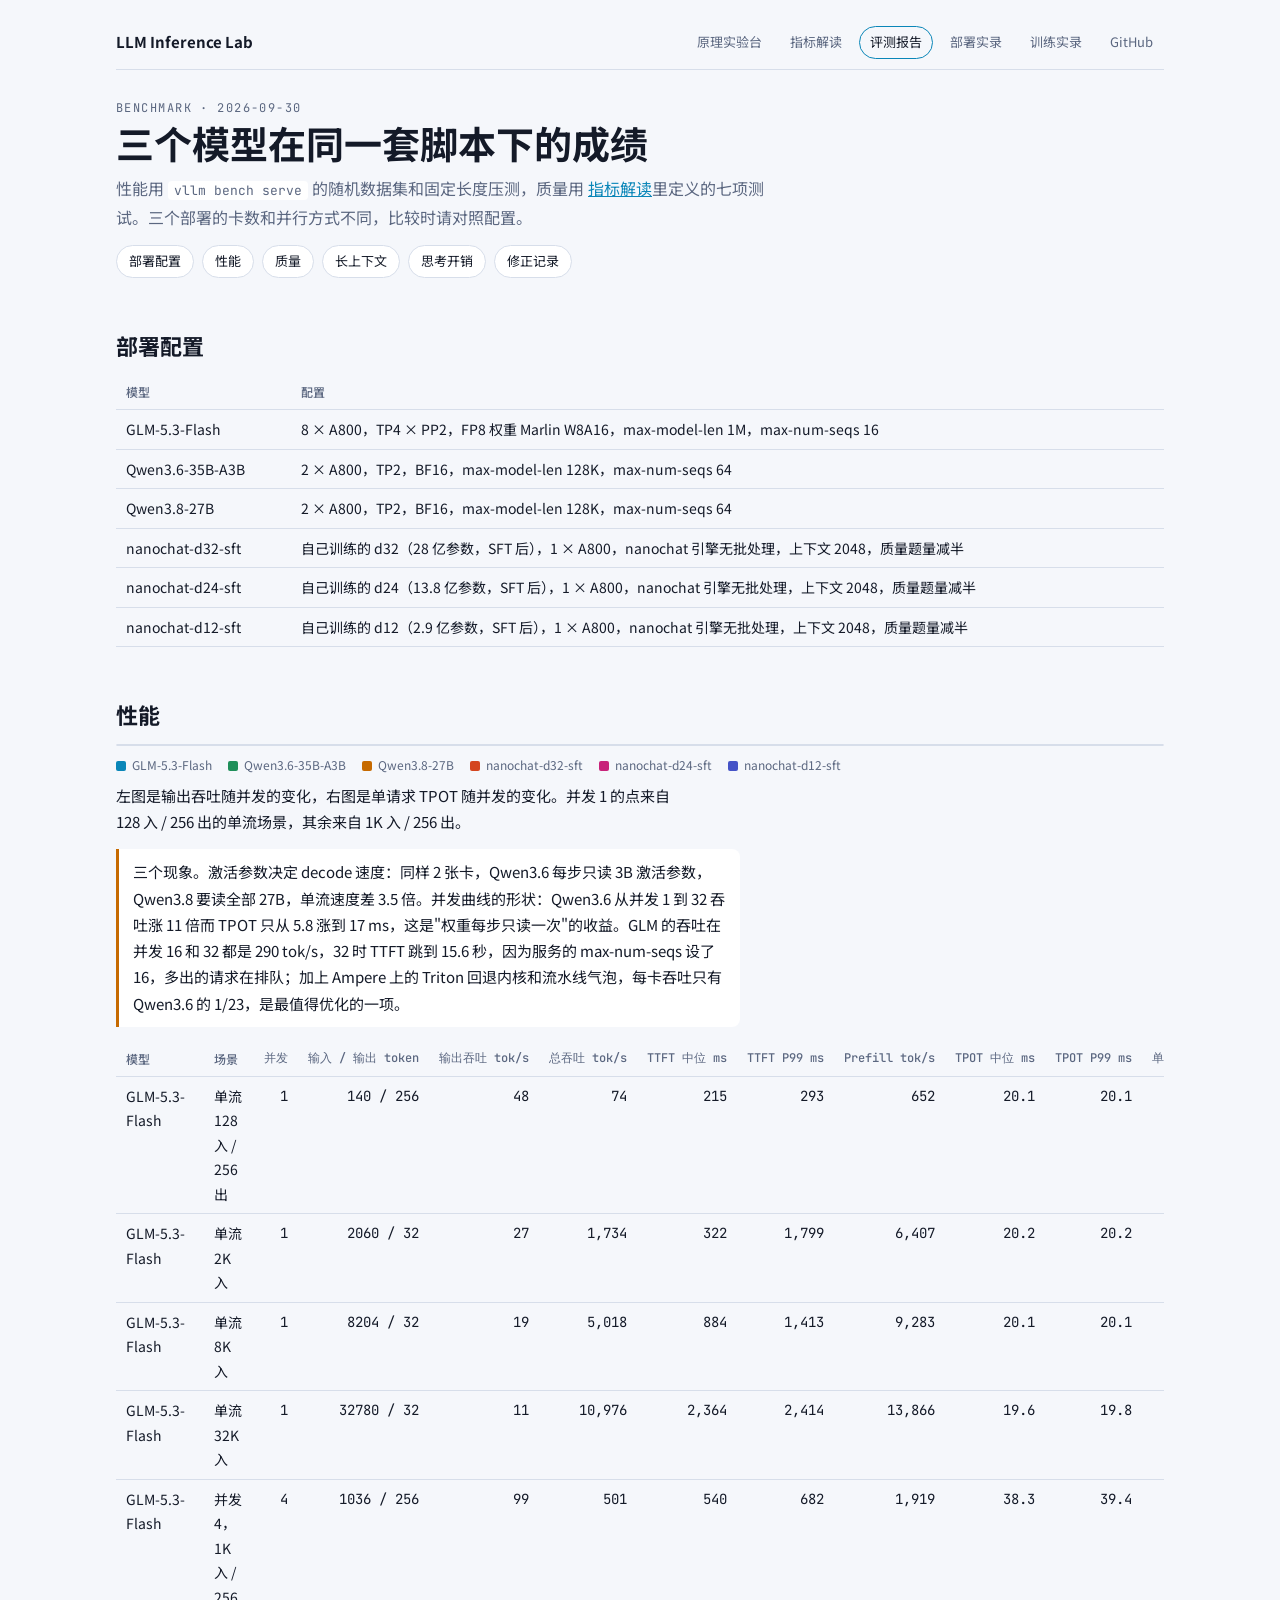
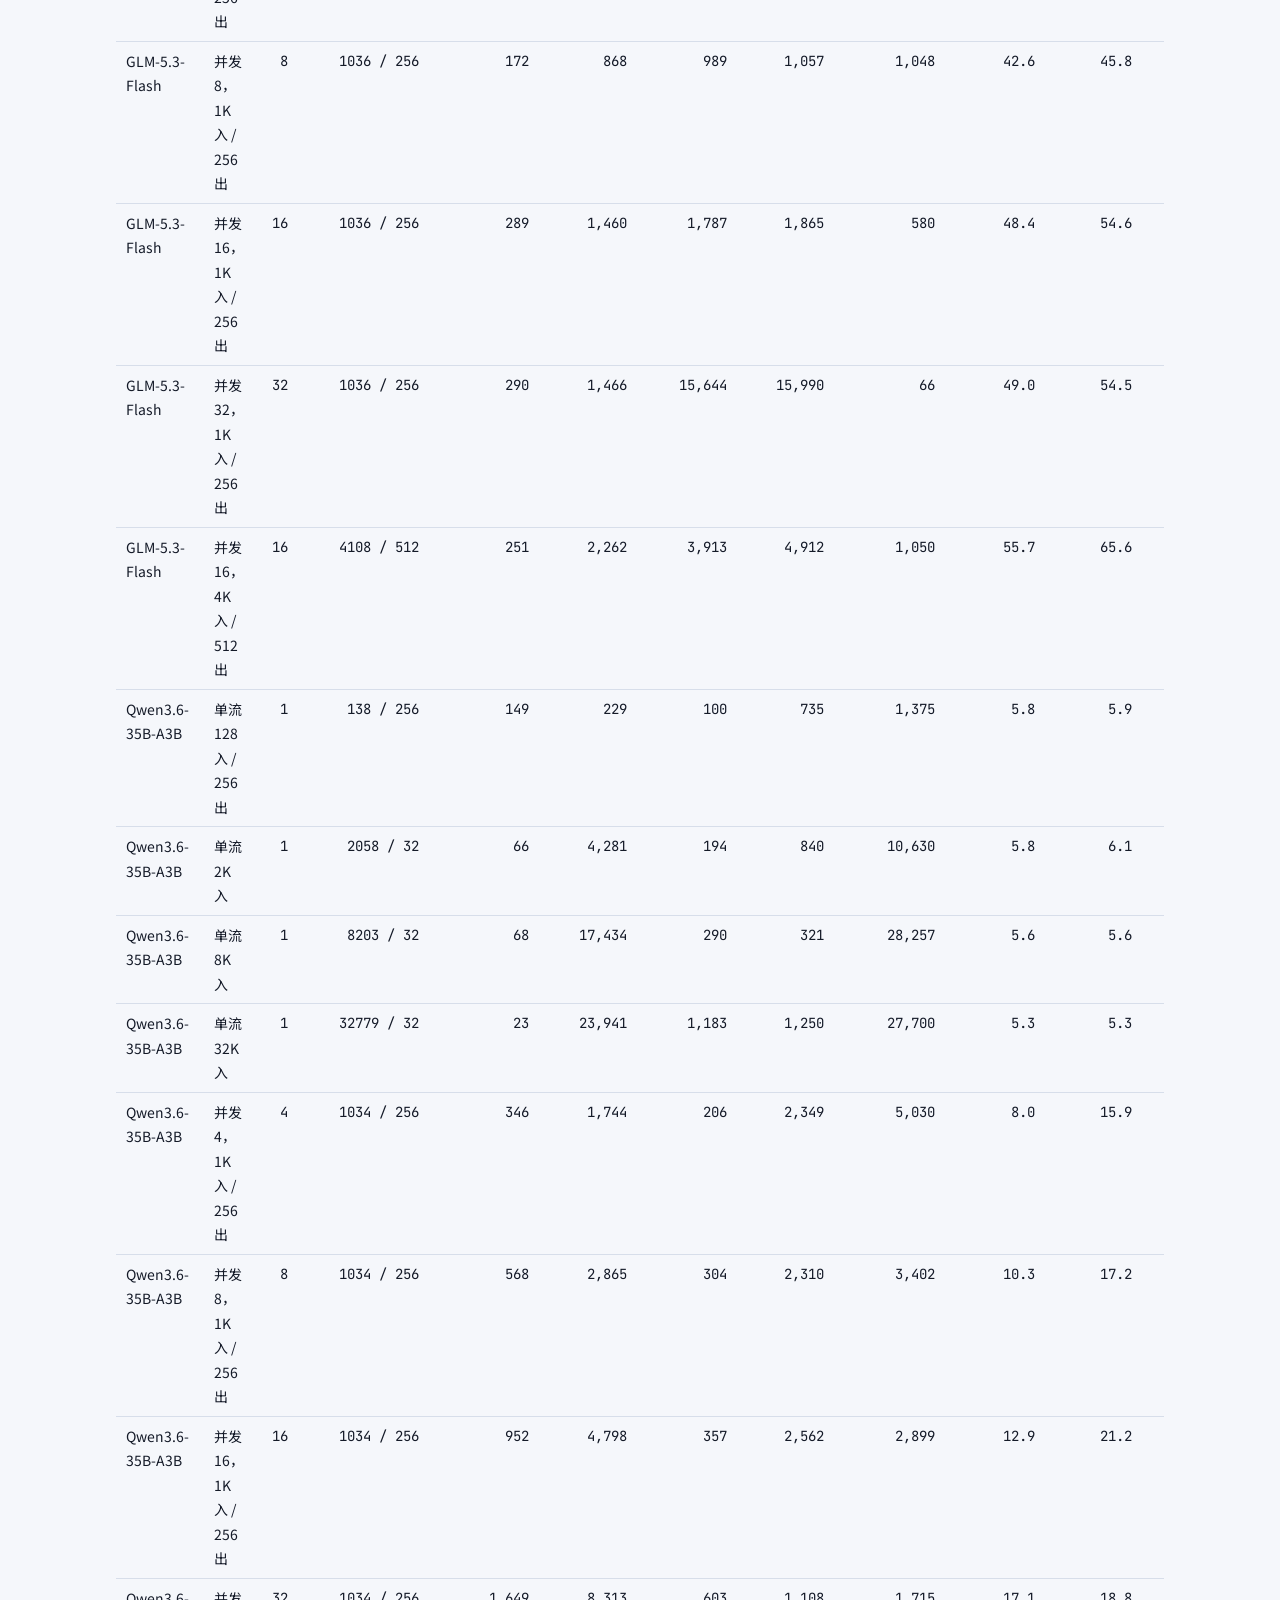
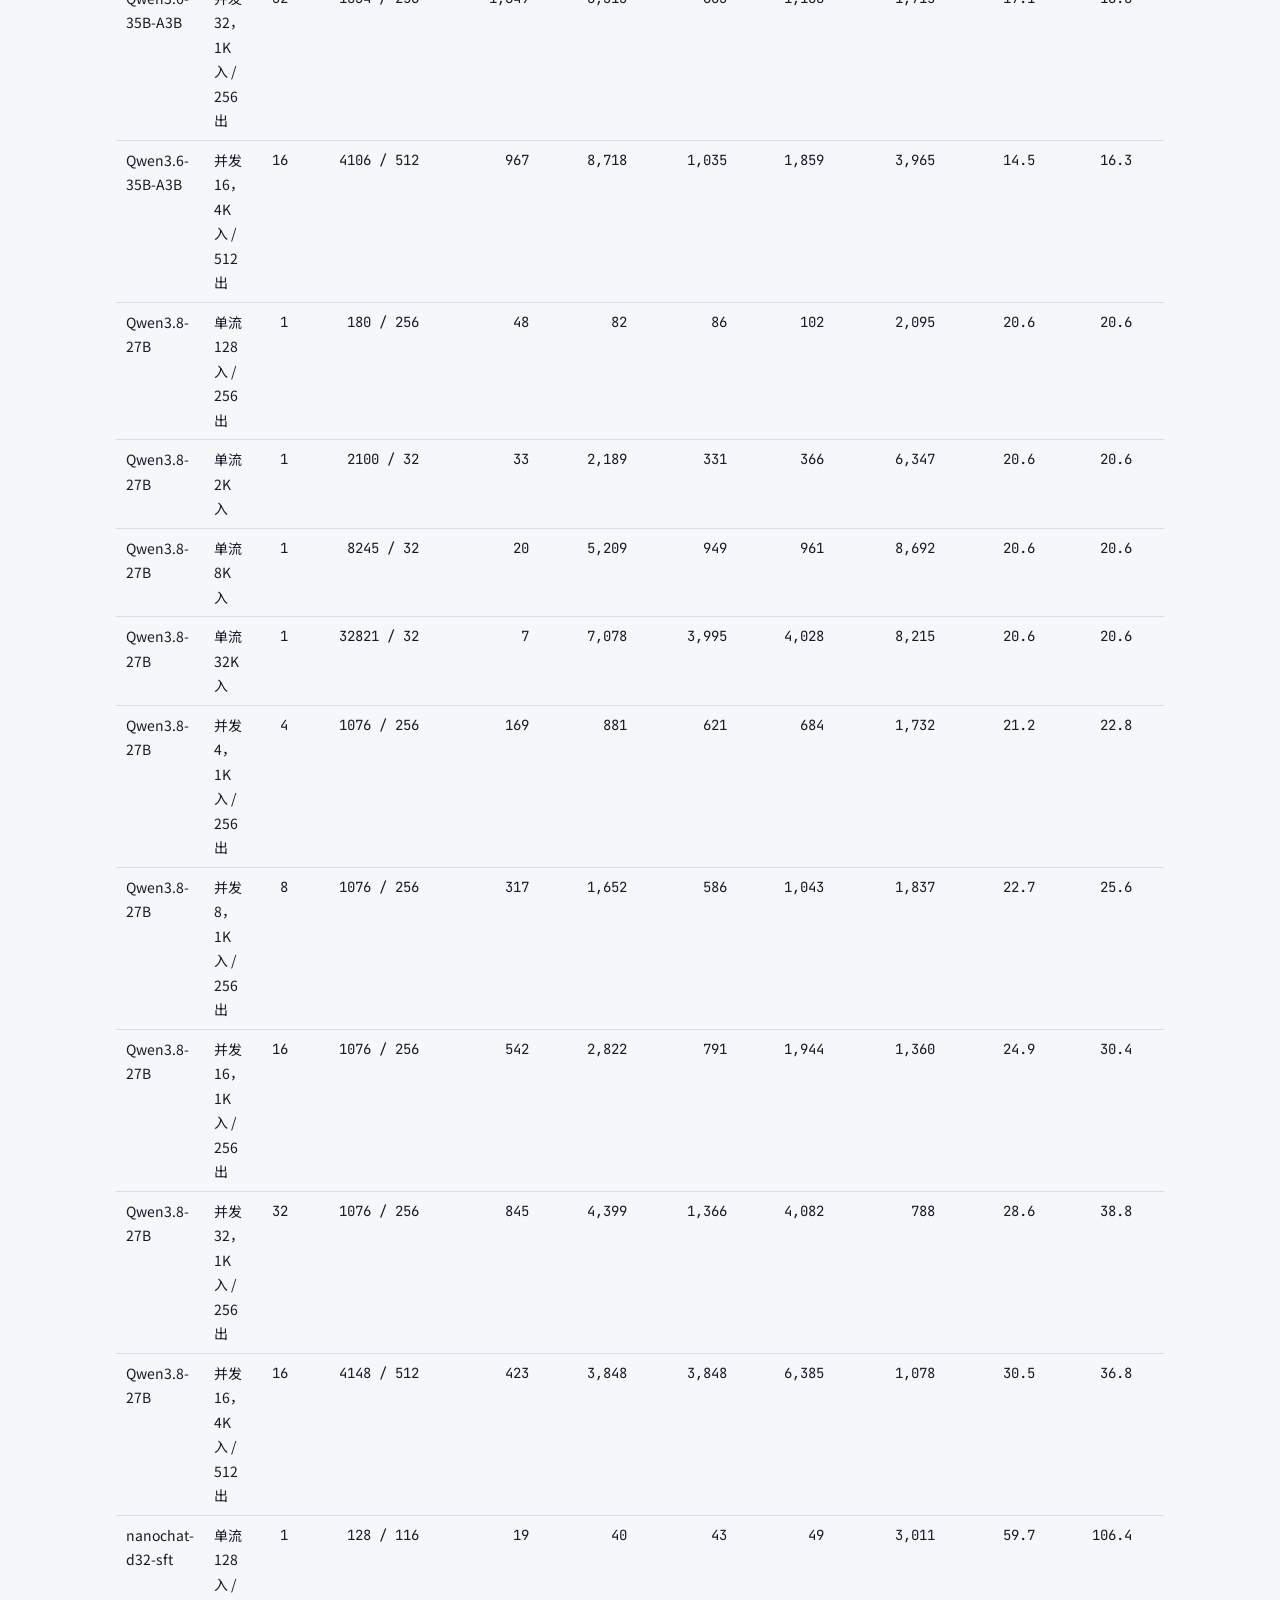
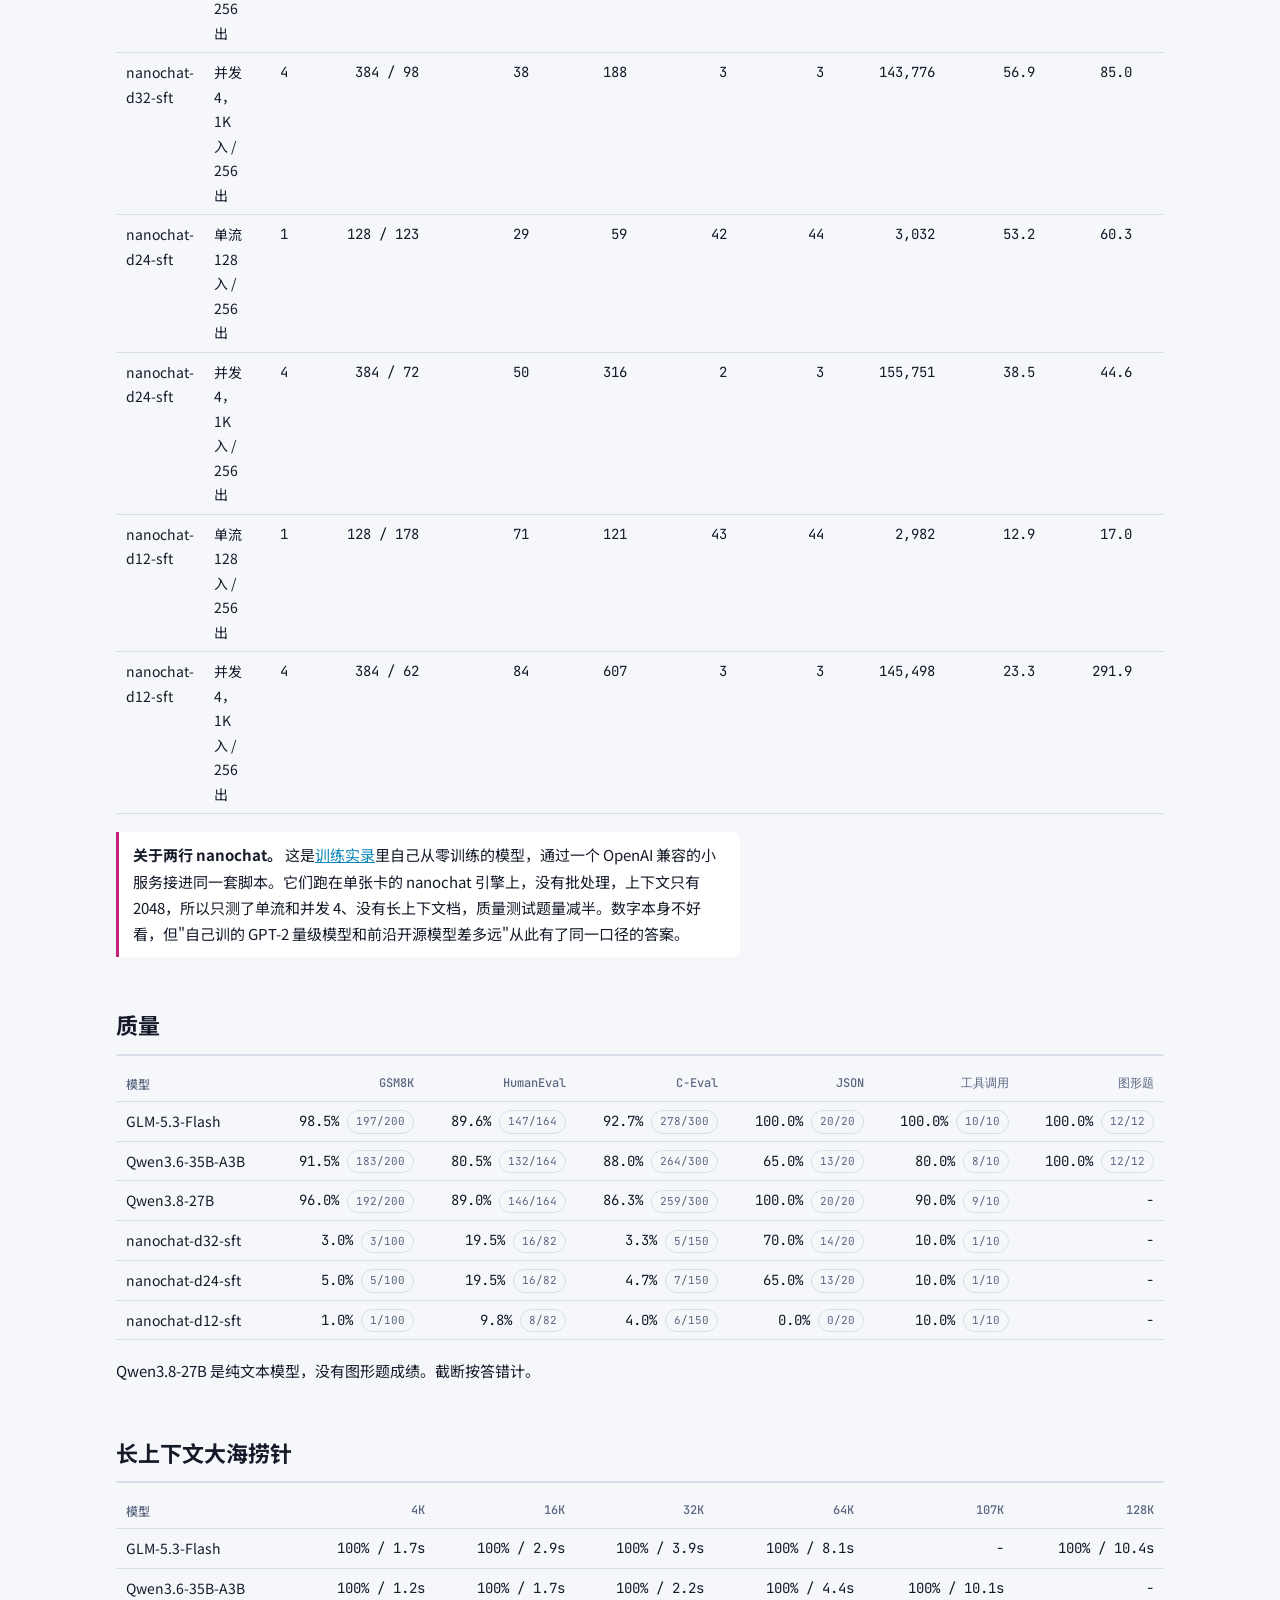
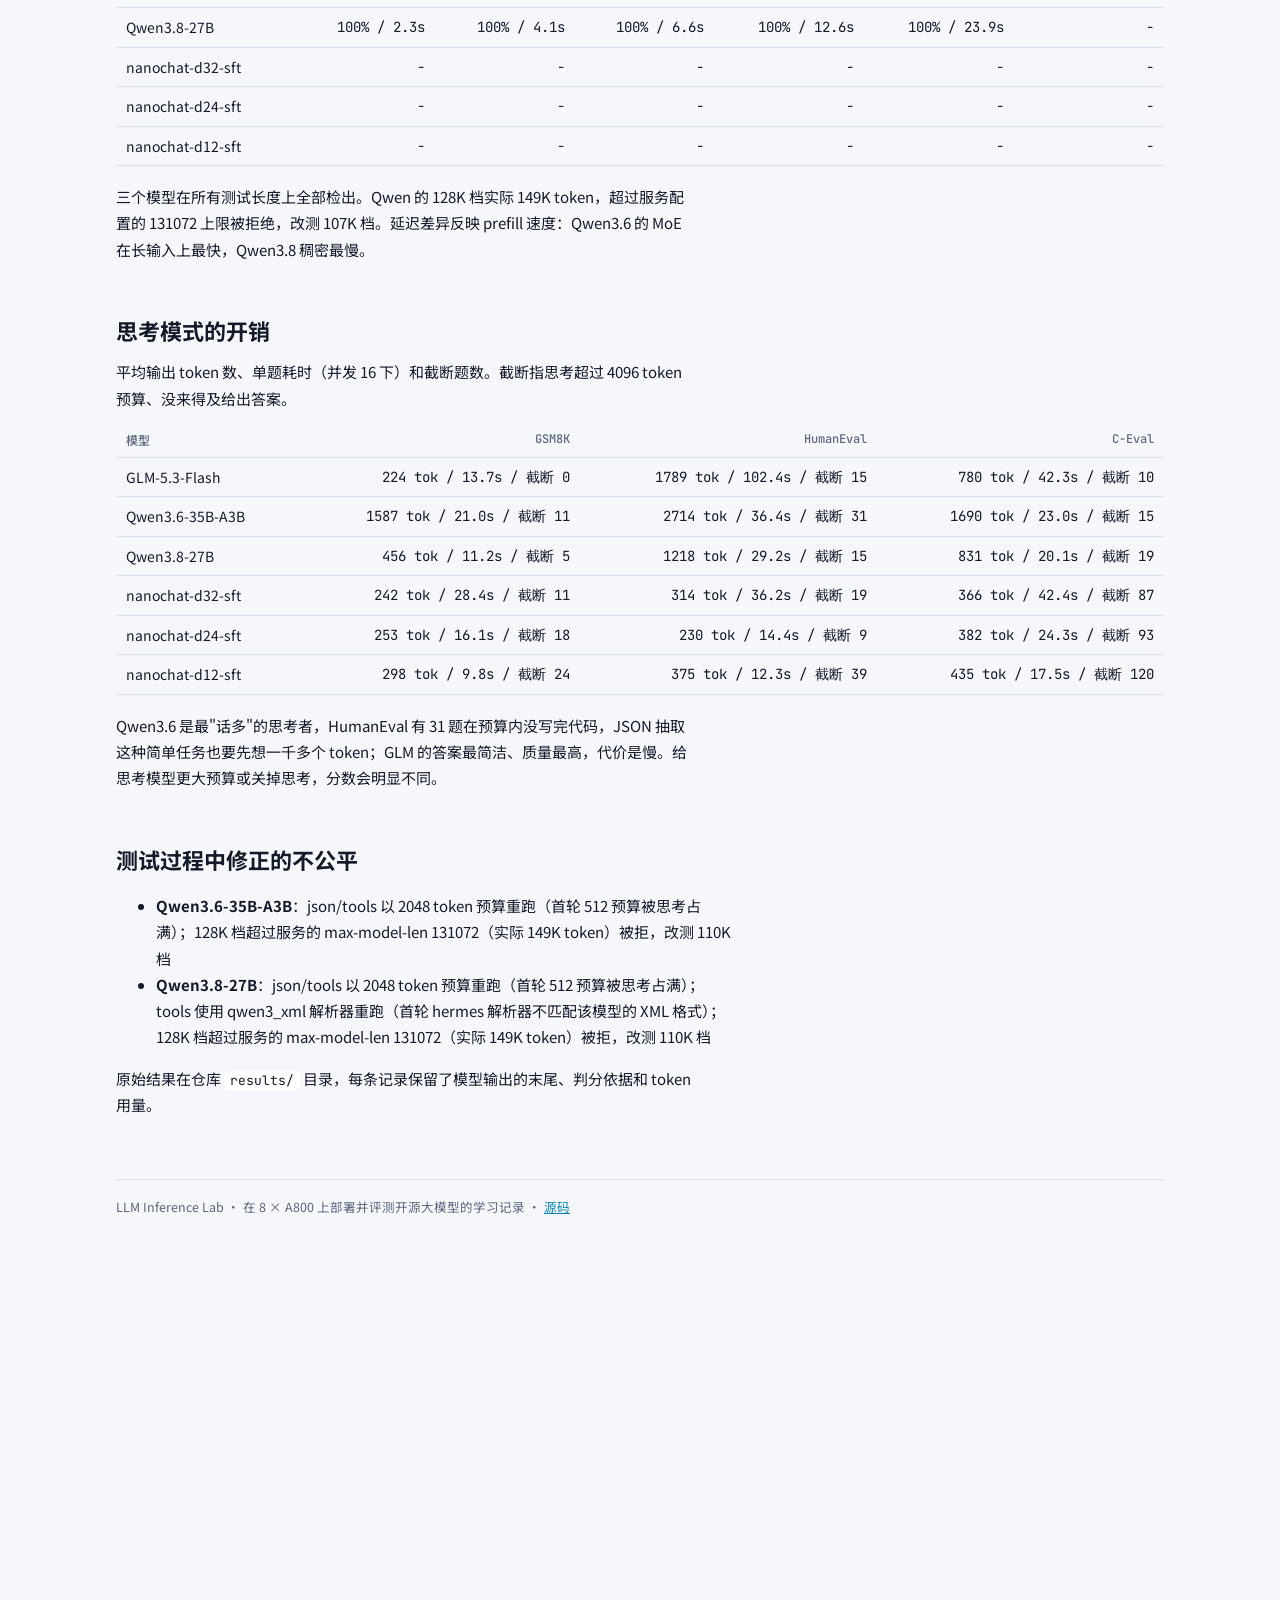
==== commit 012eee5a: "Add the self-trained d32 model to the benchmark comparison Co-Authored-By: Claude Fable 5.1 <noreply" ====
--- a/docs/benchmark.html
+++ b/docs/benchmark.html
@@ -18,30 +18,30 @@
 <div class="toc"><a href="#config">部署配置</a><a href="#perf">性能</a><a href="#quality">质量</a><a href="#needle">长上下文</a><a href="#think">思考开销</a><a href="#fair">修正记录</a></div>
 
 <h2 id="config">部署配置</h2>
-<div class="tablewrap"><table><tr><th>模型</th><th>配置</th></tr><tr><td>GLM-5.3-Flash</td><td>8 × A800，TP4 × PP2，FP8 权重 Marlin W8A16，max-model-len 1M，max-num-seqs 16</td></tr><tr><td>Qwen3.6-35B-A3B</td><td>2 × A800，TP2，BF16，max-model-len 128K，max-num-seqs 64</td></tr><tr><td>Qwen3.8-27B</td><td>2 × A800，TP2，BF16，max-model-len 128K，max-num-seqs 64</td></tr><tr><td>nanochat-d24-sft</td><td>自己训练的 d24（13.8 亿参数，SFT 后），1 × A800，nanochat 引擎无批处理，上下文 2048，质量题量减半</td></tr><tr><td>nanochat-d12-sft</td><td>自己训练的 d12（2.9 亿参数，SFT 后），1 × A800，nanochat 引擎无批处理，上下文 2048，质量题量减半</td></tr></table></div>
+<div class="tablewrap"><table><tr><th>模型</th><th>配置</th></tr><tr><td>GLM-5.3-Flash</td><td>8 × A800，TP4 × PP2，FP8 权重 Marlin W8A16，max-model-len 1M，max-num-seqs 16</td></tr><tr><td>Qwen3.6-35B-A3B</td><td>2 × A800，TP2，BF16，max-model-len 128K，max-num-seqs 64</td></tr><tr><td>Qwen3.8-27B</td><td>2 × A800，TP2，BF16，max-model-len 128K，max-num-seqs 64</td></tr><tr><td>nanochat-d32-sft</td><td>自己训练的 d32（28 亿参数，SFT 后），1 × A800，nanochat 引擎无批处理，上下文 2048，质量题量减半</td></tr><tr><td>nanochat-d24-sft</td><td>自己训练的 d24（13.8 亿参数，SFT 后），1 × A800，nanochat 引擎无批处理，上下文 2048，质量题量减半</td></tr><tr><td>nanochat-d12-sft</td><td>自己训练的 d12（2.9 亿参数，SFT 后），1 × A800，nanochat 引擎无批处理，上下文 2048，质量题量减半</td></tr></table></div>
 
 <h2 id="perf">性能</h2>
 <div class="stage"><canvas class="viz" id="cConc" width="1040" height="320"></canvas></div>
-<div class="legend"><span><i style="background:var(--compute)"></i>GLM-5.3-Flash</span><span><i style="background:var(--token)"></i>Qwen3.6-35B-A3B</span><span><i style="background:var(--memory)"></i>Qwen3.8-27B</span><span><i style="background:var(--kv)"></i>nanochat-d24-sft</span><span><i style="background:var(--weights)"></i>nanochat-d12-sft</span></div>
+<div class="legend"><span><i style="background:var(--compute)"></i>GLM-5.3-Flash</span><span><i style="background:var(--token)"></i>Qwen3.6-35B-A3B</span><span><i style="background:var(--memory)"></i>Qwen3.8-27B</span><span><i style="background:var(--warn)"></i>nanochat-d32-sft</span><span><i style="background:var(--kv)"></i>nanochat-d24-sft</span><span><i style="background:var(--weights)"></i>nanochat-d12-sft</span></div>
 <p>左图是输出吞吐随并发的变化，右图是单请求 TPOT 随并发的变化。并发 1 的点来自 128 入 / 256 出的单流场景，其余来自 1K 入 / 256 出。</p>
 <div class="note mem">三个现象。激活参数决定 decode 速度：同样 2 张卡，Qwen3.6 每步只读 3B 激活参数，Qwen3.8 要读全部 27B，单流速度差 3.5 倍。并发曲线的形状：Qwen3.6 从并发 1 到 32 吞吐涨 11 倍而 TPOT 只从 5.8 涨到 17 ms，这是"权重每步只读一次"的收益。GLM 的吞吐在并发 16 和 32 都是 290 tok/s，32 时 TTFT 跳到 15.6 秒，因为服务的 max-num-seqs 设了 16，多出的请求在排队；加上 Ampere 上的 Triton 回退内核和流水线气泡，每卡吞吐只有 Qwen3.6 的 1/23，是最值得优化的一项。</div>
-<div class='tablewrap'><table><tr><th>模型</th><th>场景</th><th class='num'>并发</th><th class='num'>输入 / 输出 token</th><th class='num'>输出吞吐 tok/s</th><th class='num'>总吞吐 tok/s</th><th class='num'>TTFT 中位 ms</th><th class='num'>TTFT P99 ms</th><th class='num'>Prefill tok/s</th><th class='num'>TPOT 中位 ms</th><th class='num'>TPOT P99 ms</th><th class='num'>单流 tok/s</th><th class='num'>端到端中位 s</th></tr><tr><td>GLM-5.3-Flash</td><td>单流 128 入 / 256 出</td><td class='num'>1</td><td class='num'>140 / 256</td><td class='num'>48</td><td class='num'>74</td><td class='num'>215</td><td class='num'>293</td><td class='num'>652</td><td class='num'>20.1</td><td class='num'>20.1</td><td class='num'>50</td><td class='num'>5.3</td></tr><tr><td>GLM-5.3-Flash</td><td>单流 2K 入</td><td class='num'>1</td><td class='num'>2060 / 32</td><td class='num'>27</td><td class='num'>1,734</td><td class='num'>322</td><td class='num'>1,799</td><td class='num'>6,407</td><td class='num'>20.2</td><td class='num'>20.2</td><td class='num'>49</td><td class='num'>0.9</td></tr><tr><td>GLM-5.3-Flash</td><td>单流 8K 入</td><td class='num'>1</td><td class='num'>8204 / 32</td><td class='num'>19</td><td class='num'>5,018</td><td class='num'>884</td><td class='num'>1,413</td><td class='num'>9,283</td><td class='num'>20.1</td><td class='num'>20.1</td><td class='num'>50</td><td class='num'>1.5</td></tr><tr><td>GLM-5.3-Flash</td><td>单流 32K 入</td><td class='num'>1</td><td class='num'>32780 / 32</td><td class='num'>11</td><td class='num'>10,976</td><td class='num'>2,364</td><td class='num'>2,414</td><td class='num'>13,866</td><td class='num'>19.6</td><td class='num'>19.8</td><td class='num'>51</td><td class='num'>3.0</td></tr><tr><td>GLM-5.3-Flash</td><td>并发 4，1K 入 / 256 出</td><td class='num'>4</td><td class='num'>1036 / 256</td><td class='num'>99</td><td class='num'>501</td><td class='num'>540</td><td class='num'>682</td><td class='num'>1,919</td><td class='num'>38.3</td><td class='num'>39.4</td><td class='num'>26</td><td class='num'>10.3</td></tr><tr><td>GLM-5.3-Flash</td><td>并发 8，1K 入 / 256 出</td><td class='num'>8</td><td class='num'>1036 / 256</td><td class='num'>172</td><td class='num'>868</td><td class='num'>989</td><td class='num'>1,057</td><td class='num'>1,048</td><td class='num'>42.6</td><td class='num'>45.8</td><td class='num'>23</td><td class='num'>11.9</td></tr><tr><td>GLM-5.3-Flash</td><td>并发 16，1K 入 / 256 出</td><td class='num'>16</td><td class='num'>1036 / 256</td><td class='num'>289</td><td class='num'>1,460</td><td class='num'>1,787</td><td class='num'>1,865</td><td class='num'>580</td><td class='num'>48.4</td><td class='num'>54.6</td><td class='num'>21</td><td class='num'>14.1</td></tr><tr><td>GLM-5.3-Flash</td><td>并发 32，1K 入 / 256 出</td><td class='num'>32</td><td class='num'>1036 / 256</td><td class='num'>290</td><td class='num'>1,466</td><td class='num'>15,644</td><td class='num'>15,990</td><td class='num'>66</td><td class='num'>49.0</td><td class='num'>54.5</td><td class='num'>20</td><td class='num'>28.2</td></tr><tr><td>GLM-5.3-Flash</td><td>并发 16，4K 入 / 512 出</td><td class='num'>16</td><td class='num'>4108 / 512</td><td class='num'>251</td><td class='num'>2,262</td><td class='num'>3,913</td><td class='num'>4,912</td><td class='num'>1,050</td><td class='num'>55.7</td><td class='num'>65.6</td><td class='num'>18</td><td class='num'>31.5</td></tr><tr><td>Qwen3.6-35B-A3B</td><td>单流 128 入 / 256 出</td><td class='num'>1</td><td class='num'>138 / 256</td><td class='num'>149</td><td class='num'>229</td><td class='num'>100</td><td class='num'>735</td><td class='num'>1,375</td><td class='num'>5.8</td><td class='num'>5.9</td><td class='num'>173</td><td class='num'>1.6</td></tr><tr><td>Qwen3.6-35B-A3B</td><td>单流 2K 入</td><td class='num'>1</td><td class='num'>2058 / 32</td><td class='num'>66</td><td class='num'>4,281</td><td class='num'>194</td><td class='num'>840</td><td class='num'>10,630</td><td class='num'>5.8</td><td class='num'>6.1</td><td class='num'>173</td><td class='num'>0.4</td></tr><tr><td>Qwen3.6-35B-A3B</td><td>单流 8K 入</td><td class='num'>1</td><td class='num'>8203 / 32</td><td class='num'>68</td><td class='num'>17,434</td><td class='num'>290</td><td class='num'>321</td><td class='num'>28,257</td><td class='num'>5.6</td><td class='num'>5.6</td><td class='num'>178</td><td class='num'>0.5</td></tr><tr><td>Qwen3.6-35B-A3B</td><td>单流 32K 入</td><td class='num'>1</td><td class='num'>32779 / 32</td><td class='num'>23</td><td class='num'>23,941</td><td class='num'>1,183</td><td class='num'>1,250</td><td class='num'>27,700</td><td class='num'>5.3</td><td class='num'>5.3</td><td class='num'>188</td><td class='num'>1.3</td></tr><tr><td>Qwen3.6-35B-A3B</td><td>并发 4，1K 入 / 256 出</td><td class='num'>4</td><td class='num'>1034 / 256</td><td class='num'>346</td><td class='num'>1,744</td><td class='num'>206</td><td class='num'>2,349</td><td class='num'>5,030</td><td class='num'>8.0</td><td class='num'>15.9</td><td class='num'>124</td><td class='num'>2.2</td></tr><tr><td>Qwen3.6-35B-A3B</td><td>并发 8，1K 入 / 256 出</td><td class='num'>8</td><td class='num'>1034 / 256</td><td class='num'>568</td><td class='num'>2,865</td><td class='num'>304</td><td class='num'>2,310</td><td class='num'>3,402</td><td class='num'>10.3</td><td class='num'>17.2</td><td class='num'>97</td><td class='num'>2.9</td></tr><tr><td>Qwen3.6-35B-A3B</td><td>并发 16，1K 入 / 256 出</td><td class='num'>16</td><td class='num'>1034 / 256</td><td class='num'>952</td><td class='num'>4,798</td><td class='num'>357</td><td class='num'>2,562</td><td class='num'>2,899</td><td class='num'>12.9</td><td class='num'>21.2</td><td class='num'>78</td><td class='num'>3.6</td></tr><tr><td>Qwen3.6-35B-A3B</td><td>并发 32，1K 入 / 256 出</td><td class='num'>32</td><td class='num'>1034 / 256</td><td class='num'>1,649</td><td class='num'>8,313</td><td class='num'>603</td><td class='num'>1,108</td><td class='num'>1,715</td><td class='num'>17.1</td><td class='num'>18.8</td><td class='num'>58</td><td class='num'>5.0</td></tr><tr><td>Qwen3.6-35B-A3B</td><td>并发 16，4K 入 / 512 出</td><td class='num'>16</td><td class='num'>4106 / 512</td><td class='num'>967</td><td class='num'>8,718</td><td class='num'>1,035</td><td class='num'>1,859</td><td class='num'>3,965</td><td class='num'>14.5</td><td class='num'>16.3</td><td class='num'>69</td><td class='num'>8.5</td></tr><tr><td>Qwen3.8-27B</td><td>单流 128 入 / 256 出</td><td class='num'>1</td><td class='num'>180 / 256</td><td class='num'>48</td><td class='num'>82</td><td class='num'>86</td><td class='num'>102</td><td class='num'>2,095</td><td class='num'>20.6</td><td class='num'>20.6</td><td class='num'>49</td><td class='num'>5.3</td></tr><tr><td>Qwen3.8-27B</td><td>单流 2K 入</td><td class='num'>1</td><td class='num'>2100 / 32</td><td class='num'>33</td><td class='num'>2,189</td><td class='num'>331</td><td class='num'>366</td><td class='num'>6,347</td><td class='num'>20.6</td><td class='num'>20.6</td><td class='num'>49</td><td class='num'>1.0</td></tr><tr><td>Qwen3.8-27B</td><td>单流 8K 入</td><td class='num'>1</td><td class='num'>8245 / 32</td><td class='num'>20</td><td class='num'>5,209</td><td class='num'>949</td><td class='num'>961</td><td class='num'>8,692</td><td class='num'>20.6</td><td class='num'>20.6</td><td class='num'>49</td><td class='num'>1.6</td></tr><tr><td>Qwen3.8-27B</td><td>单流 32K 入</td><td class='num'>1</td><td class='num'>32821 / 32</td><td class='num'>7</td><td class='num'>7,078</td><td class='num'>3,995</td><td class='num'>4,028</td><td class='num'>8,215</td><td class='num'>20.6</td><td class='num'>20.6</td><td class='num'>49</td><td class='num'>4.6</td></tr><tr><td>Qwen3.8-27B</td><td>并发 4，1K 入 / 256 出</td><td class='num'>4</td><td class='num'>1076 / 256</td><td class='num'>169</td><td class='num'>881</td><td class='num'>621</td><td class='num'>684</td><td class='num'>1,732</td><td class='num'>21.2</td><td class='num'>22.8</td><td class='num'>47</td><td class='num'>6.0</td></tr><tr><td>Qwen3.8-27B</td><td>并发 8，1K 入 / 256 出</td><td class='num'>8</td><td class='num'>1076 / 256</td><td class='num'>317</td><td class='num'>1,652</td><td class='num'>586</td><td class='num'>1,043</td><td class='num'>1,837</td><td class='num'>22.7</td><td class='num'>25.6</td><td class='num'>44</td><td class='num'>6.5</td></tr><tr><td>Qwen3.8-27B</td><td>并发 16，1K 入 / 256 出</td><td class='num'>16</td><td class='num'>1076 / 256</td><td class='num'>542</td><td class='num'>2,822</td><td class='num'>791</td><td class='num'>1,944</td><td class='num'>1,360</td><td class='num'>24.9</td><td class='num'>30.4</td><td class='num'>40</td><td class='num'>7.6</td></tr><tr><td>Qwen3.8-27B</td><td>并发 32，1K 入 / 256 出</td><td class='num'>32</td><td class='num'>1076 / 256</td><td class='num'>845</td><td class='num'>4,399</td><td class='num'>1,366</td><td class='num'>4,082</td><td class='num'>788</td><td class='num'>28.6</td><td class='num'>38.8</td><td class='num'>35</td><td class='num'>9.7</td></tr><tr><td>Qwen3.8-27B</td><td>并发 16，4K 入 / 512 出</td><td class='num'>16</td><td class='num'>4148 / 512</td><td class='num'>423</td><td class='num'>3,848</td><td class='num'>3,848</td><td class='num'>6,385</td><td class='num'>1,078</td><td class='num'>30.5</td><td class='num'>36.8</td><td class='num'>33</td><td class='num'>19.5</td></tr><tr><td>nanochat-d24-sft</td><td>单流 128 入 / 256 出</td><td class='num'>1</td><td class='num'>128 / 123</td><td class='num'>29</td><td class='num'>59</td><td class='num'>42</td><td class='num'>44</td><td class='num'>3,032</td><td class='num'>53.2</td><td class='num'>60.3</td><td class='num'>19</td><td class='num'>4.2</td></tr><tr><td>nanochat-d24-sft</td><td>并发 4，1K 入 / 256 出</td><td class='num'>4</td><td class='num'>384 / 72</td><td class='num'>50</td><td class='num'>316</td><td class='num'>2</td><td class='num'>3</td><td class='num'>155,751</td><td class='num'>38.5</td><td class='num'>44.6</td><td class='num'>26</td><td class='num'>7.3</td></tr><tr><td>nanochat-d12-sft</td><td>单流 128 入 / 256 出</td><td class='num'>1</td><td class='num'>128 / 178</td><td class='num'>71</td><td class='num'>121</td><td class='num'>43</td><td class='num'>44</td><td class='num'>2,982</td><td class='num'>12.9</td><td class='num'>17.0</td><td class='num'>77</td><td class='num'>2.9</td></tr><tr><td>nanochat-d12-sft</td><td>并发 4，1K 入 / 256 出</td><td class='num'>4</td><td class='num'>384 / 62</td><td class='num'>84</td><td class='num'>607</td><td class='num'>3</td><td class='num'>3</td><td class='num'>145,498</td><td class='num'>23.3</td><td class='num'>291.9</td><td class='num'>43</td><td class='num'>3.0</td></tr></table></div>
+<div class='tablewrap'><table><tr><th>模型</th><th>场景</th><th class='num'>并发</th><th class='num'>输入 / 输出 token</th><th class='num'>输出吞吐 tok/s</th><th class='num'>总吞吐 tok/s</th><th class='num'>TTFT 中位 ms</th><th class='num'>TTFT P99 ms</th><th class='num'>Prefill tok/s</th><th class='num'>TPOT 中位 ms</th><th class='num'>TPOT P99 ms</th><th class='num'>单流 tok/s</th><th class='num'>端到端中位 s</th></tr><tr><td>GLM-5.3-Flash</td><td>单流 128 入 / 256 出</td><td class='num'>1</td><td class='num'>140 / 256</td><td class='num'>48</td><td class='num'>74</td><td class='num'>215</td><td class='num'>293</td><td class='num'>652</td><td class='num'>20.1</td><td class='num'>20.1</td><td class='num'>50</td><td class='num'>5.3</td></tr><tr><td>GLM-5.3-Flash</td><td>单流 2K 入</td><td class='num'>1</td><td class='num'>2060 / 32</td><td class='num'>27</td><td class='num'>1,734</td><td class='num'>322</td><td class='num'>1,799</td><td class='num'>6,407</td><td class='num'>20.2</td><td class='num'>20.2</td><td class='num'>49</td><td class='num'>0.9</td></tr><tr><td>GLM-5.3-Flash</td><td>单流 8K 入</td><td class='num'>1</td><td class='num'>8204 / 32</td><td class='num'>19</td><td class='num'>5,018</td><td class='num'>884</td><td class='num'>1,413</td><td class='num'>9,283</td><td class='num'>20.1</td><td class='num'>20.1</td><td class='num'>50</td><td class='num'>1.5</td></tr><tr><td>GLM-5.3-Flash</td><td>单流 32K 入</td><td class='num'>1</td><td class='num'>32780 / 32</td><td class='num'>11</td><td class='num'>10,976</td><td class='num'>2,364</td><td class='num'>2,414</td><td class='num'>13,866</td><td class='num'>19.6</td><td class='num'>19.8</td><td class='num'>51</td><td class='num'>3.0</td></tr><tr><td>GLM-5.3-Flash</td><td>并发 4，1K 入 / 256 出</td><td class='num'>4</td><td class='num'>1036 / 256</td><td class='num'>99</td><td class='num'>501</td><td class='num'>540</td><td class='num'>682</td><td class='num'>1,919</td><td class='num'>38.3</td><td class='num'>39.4</td><td class='num'>26</td><td class='num'>10.3</td></tr><tr><td>GLM-5.3-Flash</td><td>并发 8，1K 入 / 256 出</td><td class='num'>8</td><td class='num'>1036 / 256</td><td class='num'>172</td><td class='num'>868</td><td class='num'>989</td><td class='num'>1,057</td><td class='num'>1,048</td><td class='num'>42.6</td><td class='num'>45.8</td><td class='num'>23</td><td class='num'>11.9</td></tr><tr><td>GLM-5.3-Flash</td><td>并发 16，1K 入 / 256 出</td><td class='num'>16</td><td class='num'>1036 / 256</td><td class='num'>289</td><td class='num'>1,460</td><td class='num'>1,787</td><td class='num'>1,865</td><td class='num'>580</td><td class='num'>48.4</td><td class='num'>54.6</td><td class='num'>21</td><td class='num'>14.1</td></tr><tr><td>GLM-5.3-Flash</td><td>并发 32，1K 入 / 256 出</td><td class='num'>32</td><td class='num'>1036 / 256</td><td class='num'>290</td><td class='num'>1,466</td><td class='num'>15,644</td><td class='num'>15,990</td><td class='num'>66</td><td class='num'>49.0</td><td class='num'>54.5</td><td class='num'>20</td><td class='num'>28.2</td></tr><tr><td>GLM-5.3-Flash</td><td>并发 16，4K 入 / 512 出</td><td class='num'>16</td><td class='num'>4108 / 512</td><td class='num'>251</td><td class='num'>2,262</td><td class='num'>3,913</td><td class='num'>4,912</td><td class='num'>1,050</td><td class='num'>55.7</td><td class='num'>65.6</td><td class='num'>18</td><td class='num'>31.5</td></tr><tr><td>Qwen3.6-35B-A3B</td><td>单流 128 入 / 256 出</td><td class='num'>1</td><td class='num'>138 / 256</td><td class='num'>149</td><td class='num'>229</td><td class='num'>100</td><td class='num'>735</td><td class='num'>1,375</td><td class='num'>5.8</td><td class='num'>5.9</td><td class='num'>173</td><td class='num'>1.6</td></tr><tr><td>Qwen3.6-35B-A3B</td><td>单流 2K 入</td><td class='num'>1</td><td class='num'>2058 / 32</td><td class='num'>66</td><td class='num'>4,281</td><td class='num'>194</td><td class='num'>840</td><td class='num'>10,630</td><td class='num'>5.8</td><td class='num'>6.1</td><td class='num'>173</td><td class='num'>0.4</td></tr><tr><td>Qwen3.6-35B-A3B</td><td>单流 8K 入</td><td class='num'>1</td><td class='num'>8203 / 32</td><td class='num'>68</td><td class='num'>17,434</td><td class='num'>290</td><td class='num'>321</td><td class='num'>28,257</td><td class='num'>5.6</td><td class='num'>5.6</td><td class='num'>178</td><td class='num'>0.5</td></tr><tr><td>Qwen3.6-35B-A3B</td><td>单流 32K 入</td><td class='num'>1</td><td class='num'>32779 / 32</td><td class='num'>23</td><td class='num'>23,941</td><td class='num'>1,183</td><td class='num'>1,250</td><td class='num'>27,700</td><td class='num'>5.3</td><td class='num'>5.3</td><td class='num'>188</td><td class='num'>1.3</td></tr><tr><td>Qwen3.6-35B-A3B</td><td>并发 4，1K 入 / 256 出</td><td class='num'>4</td><td class='num'>1034 / 256</td><td class='num'>346</td><td class='num'>1,744</td><td class='num'>206</td><td class='num'>2,349</td><td class='num'>5,030</td><td class='num'>8.0</td><td class='num'>15.9</td><td class='num'>124</td><td class='num'>2.2</td></tr><tr><td>Qwen3.6-35B-A3B</td><td>并发 8，1K 入 / 256 出</td><td class='num'>8</td><td class='num'>1034 / 256</td><td class='num'>568</td><td class='num'>2,865</td><td class='num'>304</td><td class='num'>2,310</td><td class='num'>3,402</td><td class='num'>10.3</td><td class='num'>17.2</td><td class='num'>97</td><td class='num'>2.9</td></tr><tr><td>Qwen3.6-35B-A3B</td><td>并发 16，1K 入 / 256 出</td><td class='num'>16</td><td class='num'>1034 / 256</td><td class='num'>952</td><td class='num'>4,798</td><td class='num'>357</td><td class='num'>2,562</td><td class='num'>2,899</td><td class='num'>12.9</td><td class='num'>21.2</td><td class='num'>78</td><td class='num'>3.6</td></tr><tr><td>Qwen3.6-35B-A3B</td><td>并发 32，1K 入 / 256 出</td><td class='num'>32</td><td class='num'>1034 / 256</td><td class='num'>1,649</td><td class='num'>8,313</td><td class='num'>603</td><td class='num'>1,108</td><td class='num'>1,715</td><td class='num'>17.1</td><td class='num'>18.8</td><td class='num'>58</td><td class='num'>5.0</td></tr><tr><td>Qwen3.6-35B-A3B</td><td>并发 16，4K 入 / 512 出</td><td class='num'>16</td><td class='num'>4106 / 512</td><td class='num'>967</td><td class='num'>8,718</td><td class='num'>1,035</td><td class='num'>1,859</td><td class='num'>3,965</td><td class='num'>14.5</td><td class='num'>16.3</td><td class='num'>69</td><td class='num'>8.5</td></tr><tr><td>Qwen3.8-27B</td><td>单流 128 入 / 256 出</td><td class='num'>1</td><td class='num'>180 / 256</td><td class='num'>48</td><td class='num'>82</td><td class='num'>86</td><td class='num'>102</td><td class='num'>2,095</td><td class='num'>20.6</td><td class='num'>20.6</td><td class='num'>49</td><td class='num'>5.3</td></tr><tr><td>Qwen3.8-27B</td><td>单流 2K 入</td><td class='num'>1</td><td class='num'>2100 / 32</td><td class='num'>33</td><td class='num'>2,189</td><td class='num'>331</td><td class='num'>366</td><td class='num'>6,347</td><td class='num'>20.6</td><td class='num'>20.6</td><td class='num'>49</td><td class='num'>1.0</td></tr><tr><td>Qwen3.8-27B</td><td>单流 8K 入</td><td class='num'>1</td><td class='num'>8245 / 32</td><td class='num'>20</td><td class='num'>5,209</td><td class='num'>949</td><td class='num'>961</td><td class='num'>8,692</td><td class='num'>20.6</td><td class='num'>20.6</td><td class='num'>49</td><td class='num'>1.6</td></tr><tr><td>Qwen3.8-27B</td><td>单流 32K 入</td><td class='num'>1</td><td class='num'>32821 / 32</td><td class='num'>7</td><td class='num'>7,078</td><td class='num'>3,995</td><td class='num'>4,028</td><td class='num'>8,215</td><td class='num'>20.6</td><td class='num'>20.6</td><td class='num'>49</td><td class='num'>4.6</td></tr><tr><td>Qwen3.8-27B</td><td>并发 4，1K 入 / 256 出</td><td class='num'>4</td><td class='num'>1076 / 256</td><td class='num'>169</td><td class='num'>881</td><td class='num'>621</td><td class='num'>684</td><td class='num'>1,732</td><td class='num'>21.2</td><td class='num'>22.8</td><td class='num'>47</td><td class='num'>6.0</td></tr><tr><td>Qwen3.8-27B</td><td>并发 8，1K 入 / 256 出</td><td class='num'>8</td><td class='num'>1076 / 256</td><td class='num'>317</td><td class='num'>1,652</td><td class='num'>586</td><td class='num'>1,043</td><td class='num'>1,837</td><td class='num'>22.7</td><td class='num'>25.6</td><td class='num'>44</td><td class='num'>6.5</td></tr><tr><td>Qwen3.8-27B</td><td>并发 16，1K 入 / 256 出</td><td class='num'>16</td><td class='num'>1076 / 256</td><td class='num'>542</td><td class='num'>2,822</td><td class='num'>791</td><td class='num'>1,944</td><td class='num'>1,360</td><td class='num'>24.9</td><td class='num'>30.4</td><td class='num'>40</td><td class='num'>7.6</td></tr><tr><td>Qwen3.8-27B</td><td>并发 32，1K 入 / 256 出</td><td class='num'>32</td><td class='num'>1076 / 256</td><td class='num'>845</td><td class='num'>4,399</td><td class='num'>1,366</td><td class='num'>4,082</td><td class='num'>788</td><td class='num'>28.6</td><td class='num'>38.8</td><td class='num'>35</td><td class='num'>9.7</td></tr><tr><td>Qwen3.8-27B</td><td>并发 16，4K 入 / 512 出</td><td class='num'>16</td><td class='num'>4148 / 512</td><td class='num'>423</td><td class='num'>3,848</td><td class='num'>3,848</td><td class='num'>6,385</td><td class='num'>1,078</td><td class='num'>30.5</td><td class='num'>36.8</td><td class='num'>33</td><td class='num'>19.5</td></tr><tr><td>nanochat-d32-sft</td><td>单流 128 入 / 256 出</td><td class='num'>1</td><td class='num'>128 / 116</td><td class='num'>19</td><td class='num'>40</td><td class='num'>43</td><td class='num'>49</td><td class='num'>3,011</td><td class='num'>59.7</td><td class='num'>106.4</td><td class='num'>17</td><td class='num'>6.8</td></tr><tr><td>nanochat-d32-sft</td><td>并发 4，1K 入 / 256 出</td><td class='num'>4</td><td class='num'>384 / 98</td><td class='num'>38</td><td class='num'>188</td><td class='num'>3</td><td class='num'>3</td><td class='num'>143,776</td><td class='num'>56.9</td><td class='num'>85.0</td><td class='num'>18</td><td class='num'>13.9</td></tr><tr><td>nanochat-d24-sft</td><td>单流 128 入 / 256 出</td><td class='num'>1</td><td class='num'>128 / 123</td><td class='num'>29</td><td class='num'>59</td><td class='num'>42</td><td class='num'>44</td><td class='num'>3,032</td><td class='num'>53.2</td><td class='num'>60.3</td><td class='num'>19</td><td class='num'>4.2</td></tr><tr><td>nanochat-d24-sft</td><td>并发 4，1K 入 / 256 出</td><td class='num'>4</td><td class='num'>384 / 72</td><td class='num'>50</td><td class='num'>316</td><td class='num'>2</td><td class='num'>3</td><td class='num'>155,751</td><td class='num'>38.5</td><td class='num'>44.6</td><td class='num'>26</td><td class='num'>7.3</td></tr><tr><td>nanochat-d12-sft</td><td>单流 128 入 / 256 出</td><td class='num'>1</td><td class='num'>128 / 178</td><td class='num'>71</td><td class='num'>121</td><td class='num'>43</td><td class='num'>44</td><td class='num'>2,982</td><td class='num'>12.9</td><td class='num'>17.0</td><td class='num'>77</td><td class='num'>2.9</td></tr><tr><td>nanochat-d12-sft</td><td>并发 4，1K 入 / 256 出</td><td class='num'>4</td><td class='num'>384 / 62</td><td class='num'>84</td><td class='num'>607</td><td class='num'>3</td><td class='num'>3</td><td class='num'>145,498</td><td class='num'>23.3</td><td class='num'>291.9</td><td class='num'>43</td><td class='num'>3.0</td></tr></table></div>
 
 <div class="note kv"><b>关于两行 nanochat。</b> 这是<a href="training.html">训练实录</a>里自己从零训练的模型，通过一个 OpenAI 兼容的小服务接进同一套脚本。它们跑在单张卡的 nanochat 引擎上，没有批处理，上下文只有 2048，所以只测了单流和并发 4、没有长上下文档，质量测试题量减半。数字本身不好看，但"自己训的 GPT-2 量级模型和前沿开源模型差多远"从此有了同一口径的答案。</div>
 
 <h2 id="quality">质量</h2>
 <div class="stage"><canvas class="viz" id="cQual" width="1040" height="300"></canvas></div>
-<div class='tablewrap'><table><tr><th>模型</th><th class='num'>GSM8K</th><th class='num'>HumanEval</th><th class='num'>C-Eval</th><th class='num'>JSON</th><th class='num'>工具调用</th><th class='num'>图形题</th></tr><tr><td>GLM-5.3-Flash</td><td class='num'>98.5% <span class='pill'>197/200</span></td><td class='num'>89.6% <span class='pill'>147/164</span></td><td class='num'>92.7% <span class='pill'>278/300</span></td><td class='num'>100.0% <span class='pill'>20/20</span></td><td class='num'>100.0% <span class='pill'>10/10</span></td><td class='num'>100.0% <span class='pill'>12/12</span></td></tr><tr><td>Qwen3.6-35B-A3B</td><td class='num'>91.5% <span class='pill'>183/200</span></td><td class='num'>80.5% <span class='pill'>132/164</span></td><td class='num'>88.0% <span class='pill'>264/300</span></td><td class='num'>65.0% <span class='pill'>13/20</span></td><td class='num'>80.0% <span class='pill'>8/10</span></td><td class='num'>100.0% <span class='pill'>12/12</span></td></tr><tr><td>Qwen3.8-27B</td><td class='num'>96.0% <span class='pill'>192/200</span></td><td class='num'>89.0% <span class='pill'>146/164</span></td><td class='num'>86.3% <span class='pill'>259/300</span></td><td class='num'>100.0% <span class='pill'>20/20</span></td><td class='num'>90.0% <span class='pill'>9/10</span></td><td class='num'>-</td></tr><tr><td>nanochat-d24-sft</td><td class='num'>5.0% <span class='pill'>5/100</span></td><td class='num'>19.5% <span class='pill'>16/82</span></td><td class='num'>4.7% <span class='pill'>7/150</span></td><td class='num'>65.0% <span class='pill'>13/20</span></td><td class='num'>10.0% <span class='pill'>1/10</span></td><td class='num'>-</td></tr><tr><td>nanochat-d12-sft</td><td class='num'>1.0% <span class='pill'>1/100</span></td><td class='num'>9.8% <span class='pill'>8/82</span></td><td class='num'>4.0% <span class='pill'>6/150</span></td><td class='num'>0.0% <span class='pill'>0/20</span></td><td class='num'>10.0% <span class='pill'>1/10</span></td><td class='num'>-</td></tr></table></div>
+<div class='tablewrap'><table><tr><th>模型</th><th class='num'>GSM8K</th><th class='num'>HumanEval</th><th class='num'>C-Eval</th><th class='num'>JSON</th><th class='num'>工具调用</th><th class='num'>图形题</th></tr><tr><td>GLM-5.3-Flash</td><td class='num'>98.5% <span class='pill'>197/200</span></td><td class='num'>89.6% <span class='pill'>147/164</span></td><td class='num'>92.7% <span class='pill'>278/300</span></td><td class='num'>100.0% <span class='pill'>20/20</span></td><td class='num'>100.0% <span class='pill'>10/10</span></td><td class='num'>100.0% <span class='pill'>12/12</span></td></tr><tr><td>Qwen3.6-35B-A3B</td><td class='num'>91.5% <span class='pill'>183/200</span></td><td class='num'>80.5% <span class='pill'>132/164</span></td><td class='num'>88.0% <span class='pill'>264/300</span></td><td class='num'>65.0% <span class='pill'>13/20</span></td><td class='num'>80.0% <span class='pill'>8/10</span></td><td class='num'>100.0% <span class='pill'>12/12</span></td></tr><tr><td>Qwen3.8-27B</td><td class='num'>96.0% <span class='pill'>192/200</span></td><td class='num'>89.0% <span class='pill'>146/164</span></td><td class='num'>86.3% <span class='pill'>259/300</span></td><td class='num'>100.0% <span class='pill'>20/20</span></td><td class='num'>90.0% <span class='pill'>9/10</span></td><td class='num'>-</td></tr><tr><td>nanochat-d32-sft</td><td class='num'>3.0% <span class='pill'>3/100</span></td><td class='num'>19.5% <span class='pill'>16/82</span></td><td class='num'>3.3% <span class='pill'>5/150</span></td><td class='num'>70.0% <span class='pill'>14/20</span></td><td class='num'>10.0% <span class='pill'>1/10</span></td><td class='num'>-</td></tr><tr><td>nanochat-d24-sft</td><td class='num'>5.0% <span class='pill'>5/100</span></td><td class='num'>19.5% <span class='pill'>16/82</span></td><td class='num'>4.7% <span class='pill'>7/150</span></td><td class='num'>65.0% <span class='pill'>13/20</span></td><td class='num'>10.0% <span class='pill'>1/10</span></td><td class='num'>-</td></tr><tr><td>nanochat-d12-sft</td><td class='num'>1.0% <span class='pill'>1/100</span></td><td class='num'>9.8% <span class='pill'>8/82</span></td><td class='num'>4.0% <span class='pill'>6/150</span></td><td class='num'>0.0% <span class='pill'>0/20</span></td><td class='num'>10.0% <span class='pill'>1/10</span></td><td class='num'>-</td></tr></table></div>
 <p>Qwen3.8-27B 是纯文本模型，没有图形题成绩。截断按答错计。</p>
 
 <h2 id="needle">长上下文大海捞针</h2>
 <div class="stage"><canvas class="viz" id="cNeedle" width="1040" height="280"></canvas></div>
-<div class='tablewrap'><table><tr><th>模型</th><th class='num'>4K</th><th class='num'>16K</th><th class='num'>32K</th><th class='num'>64K</th><th class='num'>107K</th><th class='num'>128K</th></tr><tr><td>GLM-5.3-Flash</td><td class='num'>100% / 1.7s</td><td class='num'>100% / 2.9s</td><td class='num'>100% / 3.9s</td><td class='num'>100% / 8.1s</td><td class='num'>-</td><td class='num'>100% / 10.4s</td></tr><tr><td>Qwen3.6-35B-A3B</td><td class='num'>100% / 1.2s</td><td class='num'>100% / 1.7s</td><td class='num'>100% / 2.2s</td><td class='num'>100% / 4.4s</td><td class='num'>100% / 10.1s</td><td class='num'>-</td></tr><tr><td>Qwen3.8-27B</td><td class='num'>100% / 2.3s</td><td class='num'>100% / 4.1s</td><td class='num'>100% / 6.6s</td><td class='num'>100% / 12.6s</td><td class='num'>100% / 23.9s</td><td class='num'>-</td></tr><tr><td>nanochat-d24-sft</td><td class='num'>-</td><td class='num'>-</td><td class='num'>-</td><td class='num'>-</td><td class='num'>-</td><td class='num'>-</td></tr><tr><td>nanochat-d12-sft</td><td class='num'>-</td><td class='num'>-</td><td class='num'>-</td><td class='num'>-</td><td class='num'>-</td><td class='num'>-</td></tr></table></div>
+<div class='tablewrap'><table><tr><th>模型</th><th class='num'>4K</th><th class='num'>16K</th><th class='num'>32K</th><th class='num'>64K</th><th class='num'>107K</th><th class='num'>128K</th></tr><tr><td>GLM-5.3-Flash</td><td class='num'>100% / 1.7s</td><td class='num'>100% / 2.9s</td><td class='num'>100% / 3.9s</td><td class='num'>100% / 8.1s</td><td class='num'>-</td><td class='num'>100% / 10.4s</td></tr><tr><td>Qwen3.6-35B-A3B</td><td class='num'>100% / 1.2s</td><td class='num'>100% / 1.7s</td><td class='num'>100% / 2.2s</td><td class='num'>100% / 4.4s</td><td class='num'>100% / 10.1s</td><td class='num'>-</td></tr><tr><td>Qwen3.8-27B</td><td class='num'>100% / 2.3s</td><td class='num'>100% / 4.1s</td><td class='num'>100% / 6.6s</td><td class='num'>100% / 12.6s</td><td class='num'>100% / 23.9s</td><td class='num'>-</td></tr><tr><td>nanochat-d32-sft</td><td class='num'>-</td><td class='num'>-</td><td class='num'>-</td><td class='num'>-</td><td class='num'>-</td><td class='num'>-</td></tr><tr><td>nanochat-d24-sft</td><td class='num'>-</td><td class='num'>-</td><td class='num'>-</td><td class='num'>-</td><td class='num'>-</td><td class='num'>-</td></tr><tr><td>nanochat-d12-sft</td><td class='num'>-</td><td class='num'>-</td><td class='num'>-</td><td class='num'>-</td><td class='num'>-</td><td class='num'>-</td></tr></table></div>
 <p>三个模型在所有测试长度上全部检出。Qwen 的 128K 档实际 149K token，超过服务配置的 131072 上限被拒绝，改测 107K 档。延迟差异反映 prefill 速度：Qwen3.6 的 MoE 在长输入上最快，Qwen3.8 稠密最慢。</p>
 
 <h2 id="think">思考模式的开销</h2>
 <p>平均输出 token 数、单题耗时（并发 16 下）和截断题数。截断指思考超过 4096 token 预算、没来得及给出答案。</p>
-<div class='tablewrap'><table><tr><th>模型</th><th class='num'>GSM8K</th><th class='num'>HumanEval</th><th class='num'>C-Eval</th></tr><tr><td>GLM-5.3-Flash</td><td class='num'>224 tok / 13.7s / 截断 0</td><td class='num'>1789 tok / 102.4s / 截断 15</td><td class='num'>780 tok / 42.3s / 截断 10</td></tr><tr><td>Qwen3.6-35B-A3B</td><td class='num'>1587 tok / 21.0s / 截断 11</td><td class='num'>2714 tok / 36.4s / 截断 31</td><td class='num'>1690 tok / 23.0s / 截断 15</td></tr><tr><td>Qwen3.8-27B</td><td class='num'>456 tok / 11.2s / 截断 5</td><td class='num'>1218 tok / 29.2s / 截断 15</td><td class='num'>831 tok / 20.1s / 截断 19</td></tr><tr><td>nanochat-d24-sft</td><td class='num'>253 tok / 16.1s / 截断 18</td><td class='num'>230 tok / 14.4s / 截断 9</td><td class='num'>382 tok / 24.3s / 截断 93</td></tr><tr><td>nanochat-d12-sft</td><td class='num'>298 tok / 9.8s / 截断 24</td><td class='num'>375 tok / 12.3s / 截断 39</td><td class='num'>435 tok / 17.5s / 截断 120</td></tr></table></div>
+<div class='tablewrap'><table><tr><th>模型</th><th class='num'>GSM8K</th><th class='num'>HumanEval</th><th class='num'>C-Eval</th></tr><tr><td>GLM-5.3-Flash</td><td class='num'>224 tok / 13.7s / 截断 0</td><td class='num'>1789 tok / 102.4s / 截断 15</td><td class='num'>780 tok / 42.3s / 截断 10</td></tr><tr><td>Qwen3.6-35B-A3B</td><td class='num'>1587 tok / 21.0s / 截断 11</td><td class='num'>2714 tok / 36.4s / 截断 31</td><td class='num'>1690 tok / 23.0s / 截断 15</td></tr><tr><td>Qwen3.8-27B</td><td class='num'>456 tok / 11.2s / 截断 5</td><td class='num'>1218 tok / 29.2s / 截断 15</td><td class='num'>831 tok / 20.1s / 截断 19</td></tr><tr><td>nanochat-d32-sft</td><td class='num'>242 tok / 28.4s / 截断 11</td><td class='num'>314 tok / 36.2s / 截断 19</td><td class='num'>366 tok / 42.4s / 截断 87</td></tr><tr><td>nanochat-d24-sft</td><td class='num'>253 tok / 16.1s / 截断 18</td><td class='num'>230 tok / 14.4s / 截断 9</td><td class='num'>382 tok / 24.3s / 截断 93</td></tr><tr><td>nanochat-d12-sft</td><td class='num'>298 tok / 9.8s / 截断 24</td><td class='num'>375 tok / 12.3s / 截断 39</td><td class='num'>435 tok / 17.5s / 截断 120</td></tr></table></div>
 <p>Qwen3.6 是最"话多"的思考者，HumanEval 有 31 题在预算内没写完代码，JSON 抽取这种简单任务也要先想一千多个 token；GLM 的答案最简洁、质量最高，代价是慢。给思考模型更大预算或关掉思考，分数会明显不同。</p>
 
 <h2 id="fair">测试过程中修正的不公平</h2>
@@ -50,10 +50,10 @@
 <footer>LLM Inference Lab · 在 8 × A800 上部署并评测开源大模型的学习记录 · <a href="https://github.com/haoxiangNtu/llm-inference-lab">源码</a></footer>
 </div>
 <script>
-const DATA={"models": ["GLM-5.3-Flash", "Qwen3.6-35B-A3B", "Qwen3.8-27B", "nanochat-d24-sft", "nanochat-d12-sft"], "conc": {"GLM-5.3-Flash": [{"c": 1, "tps": 47.91774086378559, "tpot": 20.05734761044675, "ttft": 214.58151889964938}, {"c": 4, "tps": 99.36436227729686, "tpot": 38.283447104086186, "ttft": 539.7757482714951}, {"c": 8, "tps": 172.0656163658594, "tpot": 42.635334704947816, "ttft": 988.955159438774}, {"c": 16, "tps": 289.29091850993734, "tpot": 48.395636090643556, "ttft": 1787.3096470721066}, {"c": 32, "tps": 290.4934217664185, "tpot": 48.98489627384526, "ttft": 15644.492619903758}], "Qwen3.6-35B-A3B": [{"c": 1, "tps": 148.59499537517158, "tpot": 5.7879686154717325, "ttft": 100.3957916982472}, {"c": 4, "tps": 346.0217931048133, "tpot": 8.045393323489265, "ttft": 205.5697049945593}, {"c": 8, "tps": 568.4190218687652, "tpot": 10.28324371915968, "ttft": 303.9557714946568}, {"c": 16, "tps": 951.9510067496046, "tpot": 12.893113259262606, "ttft": 356.65676882490516}, {"c": 32, "tps": 1649.1711147645283, "tpot": 17.122329017330035, "ttft": 602.9339800588787}], "Qwen3.8-27B": [{"c": 1, "tps": 47.94406525309447, "tpot": 20.586194469611726, "ttft": 85.93682199716568}, {"c": 4, "tps": 169.20166711957816, "tpot": 21.215470955141036, "ttft": 621.3856134563684}, {"c": 8, "tps": 317.47650740568855, "tpot": 22.660468870262598, "ttft": 585.5806993786246}, {"c": 16, "tps": 542.2110374891083, "tpot": 24.88880708138002, "ttft": 791.4295811206102}, {"c": 32, "tps": 845.2557175465389, "tpot": 28.570473179513336, "ttft": 1365.680227521807}], "nanochat-d24-sft": [{"c": 1, "tps": 29.02066987072985, "tpot": 53.229749778603036, "ttft": 42.209970066323876}, {"c": 4, "tps": 49.649213692735856, "tpot": 38.54666255708588, "ttft": 2.4654781445860863}], "nanochat-d12-sft": [{"c": 1, "tps": 70.57906371477817, "tpot": 12.918181954246776, "ttft": 42.92844142764807}, {"c": 4, "tps": 84.27833380516769, "tpot": 23.29402032727561, "ttft": 2.6392098516225815}]}, "quality": {"GLM-5.3-Flash": {"gsm8k": 0.985, "humaneval": 0.8963414634146342, "ceval": 0.9266666666666666, "json": 1.0, "tools": 1.0, "vision": 1.0}, "Qwen3.6-35B-A3B": {"gsm8k": 0.915, "humaneval": 0.8048780487804879, "ceval": 0.88, "json": 0.65, "tools": 0.8, "vision": 1.0}, "Qwen3.8-27B": {"gsm8k": 0.96, "humaneval": 0.8902439024390244, "ceval": 0.8633333333333333, "json": 1.0, "tools": 0.9, "vision": null}, "nanochat-d24-sft": {"gsm8k": 0.05, "humaneval": 0.1951219512195122, "ceval": 0.04666666666666667, "json": 0.65, "tools": 0.1, "vision": null}, "nanochat-d12-sft": {"gsm8k": 0.01, "humaneval": 0.0975609756097561, "ceval": 0.04, "json": 0.0, "tools": 0.1, "vision": null}}, "needle": {"GLM-5.3-Flash": [{"L": 4096, "lat": 1.6757419109344482, "acc": 1.0}, {"L": 16384, "lat": 2.9248201847076416, "acc": 1.0}, {"L": 32768, "lat": 3.9278152783711753, "acc": 1.0}, {"L": 65536, "lat": 8.07535751660665, "acc": 1.0}, {"L": 131072, "lat": 10.386657555898031, "acc": 1.0}], "Qwen3.6-35B-A3B": [{"L": 4096, "lat": 1.2233251730600994, "acc": 1.0}, {"L": 16384, "lat": 1.6714022954305012, "acc": 1.0}, {"L": 32768, "lat": 2.2184441884358725, "acc": 1.0}, {"L": 65536, "lat": 4.398458003997803, "acc": 1.0}, {"L": 110000, "lat": 10.144002914428711, "acc": 1.0}], "Qwen3.8-27B": [{"L": 4096, "lat": 2.2868564128875732, "acc": 1.0}, {"L": 16384, "lat": 4.147493362426758, "acc": 1.0}, {"L": 32768, "lat": 6.57433557510376, "acc": 1.0}, {"L": 65536, "lat": 12.582409779230753, "acc": 1.0}, {"L": 110000, "lat": 23.8542579015096, "acc": 1.0}], "nanochat-d24-sft": [], "nanochat-d12-sft": []}};
+const DATA={"models": ["GLM-5.3-Flash", "Qwen3.6-35B-A3B", "Qwen3.8-27B", "nanochat-d32-sft", "nanochat-d24-sft", "nanochat-d12-sft"], "conc": {"GLM-5.3-Flash": [{"c": 1, "tps": 47.91774086378559, "tpot": 20.05734761044675, "ttft": 214.58151889964938}, {"c": 4, "tps": 99.36436227729686, "tpot": 38.283447104086186, "ttft": 539.7757482714951}, {"c": 8, "tps": 172.0656163658594, "tpot": 42.635334704947816, "ttft": 988.955159438774}, {"c": 16, "tps": 289.29091850993734, "tpot": 48.395636090643556, "ttft": 1787.3096470721066}, {"c": 32, "tps": 290.4934217664185, "tpot": 48.98489627384526, "ttft": 15644.492619903758}], "Qwen3.6-35B-A3B": [{"c": 1, "tps": 148.59499537517158, "tpot": 5.7879686154717325, "ttft": 100.3957916982472}, {"c": 4, "tps": 346.0217931048133, "tpot": 8.045393323489265, "ttft": 205.5697049945593}, {"c": 8, "tps": 568.4190218687652, "tpot": 10.28324371915968, "ttft": 303.9557714946568}, {"c": 16, "tps": 951.9510067496046, "tpot": 12.893113259262606, "ttft": 356.65676882490516}, {"c": 32, "tps": 1649.1711147645283, "tpot": 17.122329017330035, "ttft": 602.9339800588787}], "Qwen3.8-27B": [{"c": 1, "tps": 47.94406525309447, "tpot": 20.586194469611726, "ttft": 85.93682199716568}, {"c": 4, "tps": 169.20166711957816, "tpot": 21.215470955141036, "ttft": 621.3856134563684}, {"c": 8, "tps": 317.47650740568855, "tpot": 22.660468870262598, "ttft": 585.5806993786246}, {"c": 16, "tps": 542.2110374891083, "tpot": 24.88880708138002, "ttft": 791.4295811206102}, {"c": 32, "tps": 845.2557175465389, "tpot": 28.570473179513336, "ttft": 1365.680227521807}], "nanochat-d32-sft": [{"c": 1, "tps": 19.198022625802906, "tpot": 59.746400185124294, "ttft": 42.5055893138051}, {"c": 4, "tps": 38.15988308906463, "tpot": 56.86920785817248, "ttft": 2.670818008482456}], "nanochat-d24-sft": [{"c": 1, "tps": 29.02066987072985, "tpot": 53.229749778603036, "ttft": 42.209970066323876}, {"c": 4, "tps": 49.649213692735856, "tpot": 38.54666255708588, "ttft": 2.4654781445860863}], "nanochat-d12-sft": [{"c": 1, "tps": 70.57906371477817, "tpot": 12.918181954246776, "ttft": 42.92844142764807}, {"c": 4, "tps": 84.27833380516769, "tpot": 23.29402032727561, "ttft": 2.6392098516225815}]}, "quality": {"GLM-5.3-Flash": {"gsm8k": 0.985, "humaneval": 0.8963414634146342, "ceval": 0.9266666666666666, "json": 1.0, "tools": 1.0, "vision": 1.0}, "Qwen3.6-35B-A3B": {"gsm8k": 0.915, "humaneval": 0.8048780487804879, "ceval": 0.88, "json": 0.65, "tools": 0.8, "vision": 1.0}, "Qwen3.8-27B": {"gsm8k": 0.96, "humaneval": 0.8902439024390244, "ceval": 0.8633333333333333, "json": 1.0, "tools": 0.9, "vision": null}, "nanochat-d32-sft": {"gsm8k": 0.03, "humaneval": 0.1951219512195122, "ceval": 0.03333333333333333, "json": 0.7, "tools": 0.1, "vision": null}, "nanochat-d24-sft": {"gsm8k": 0.05, "humaneval": 0.1951219512195122, "ceval": 0.04666666666666667, "json": 0.65, "tools": 0.1, "vision": null}, "nanochat-d12-sft": {"gsm8k": 0.01, "humaneval": 0.0975609756097561, "ceval": 0.04, "json": 0.0, "tools": 0.1, "vision": null}}, "needle": {"GLM-5.3-Flash": [{"L": 4096, "lat": 1.6757419109344482, "acc": 1.0}, {"L": 16384, "lat": 2.9248201847076416, "acc": 1.0}, {"L": 32768, "lat": 3.9278152783711753, "acc": 1.0}, {"L": 65536, "lat": 8.07535751660665, "acc": 1.0}, {"L": 131072, "lat": 10.386657555898031, "acc": 1.0}], "Qwen3.6-35B-A3B": [{"L": 4096, "lat": 1.2233251730600994, "acc": 1.0}, {"L": 16384, "lat": 1.6714022954305012, "acc": 1.0}, {"L": 32768, "lat": 2.2184441884358725, "acc": 1.0}, {"L": 65536, "lat": 4.398458003997803, "acc": 1.0}, {"L": 110000, "lat": 10.144002914428711, "acc": 1.0}], "Qwen3.8-27B": [{"L": 4096, "lat": 2.2868564128875732, "acc": 1.0}, {"L": 16384, "lat": 4.147493362426758, "acc": 1.0}, {"L": 32768, "lat": 6.57433557510376, "acc": 1.0}, {"L": 65536, "lat": 12.582409779230753, "acc": 1.0}, {"L": 110000, "lat": 23.8542579015096, "acc": 1.0}], "nanochat-d32-sft": [], "nanochat-d24-sft": [], "nanochat-d12-sft": []}};
 (function(){
 const css=n=>getComputedStyle(document.documentElement).getPropertyValue(n).trim();
-const COLORS=["--compute","--token","--memory","--kv","--weights"];
+const COLORS=["--compute","--token","--memory","--warn","--kv","--weights"];
 function fit(c){const r=c.getBoundingClientRect();const dpr=Math.min(2,devicePixelRatio||1);const W=+c.getAttribute('width'),H=+c.getAttribute('height');c.width=Math.round(r.width*dpr);c.height=Math.round(r.width*dpr*H/W);const g=c.getContext('2d');g.setTransform(dpr*r.width/W,0,0,dpr*r.width/W,0,0);return g;}
 function axes(g,x0,y0,x1,y1){g.strokeStyle=css('--line');g.beginPath();g.moveTo(x0,y0);g.lineTo(x0,y1);g.lineTo(x1,y1);g.stroke();}
 function drawConc(){const c=document.getElementById('cConc');const g=fit(c);g.clearRect(0,0,1040,320);g.font='11px '+css('--font-mono');g.textBaseline='middle';
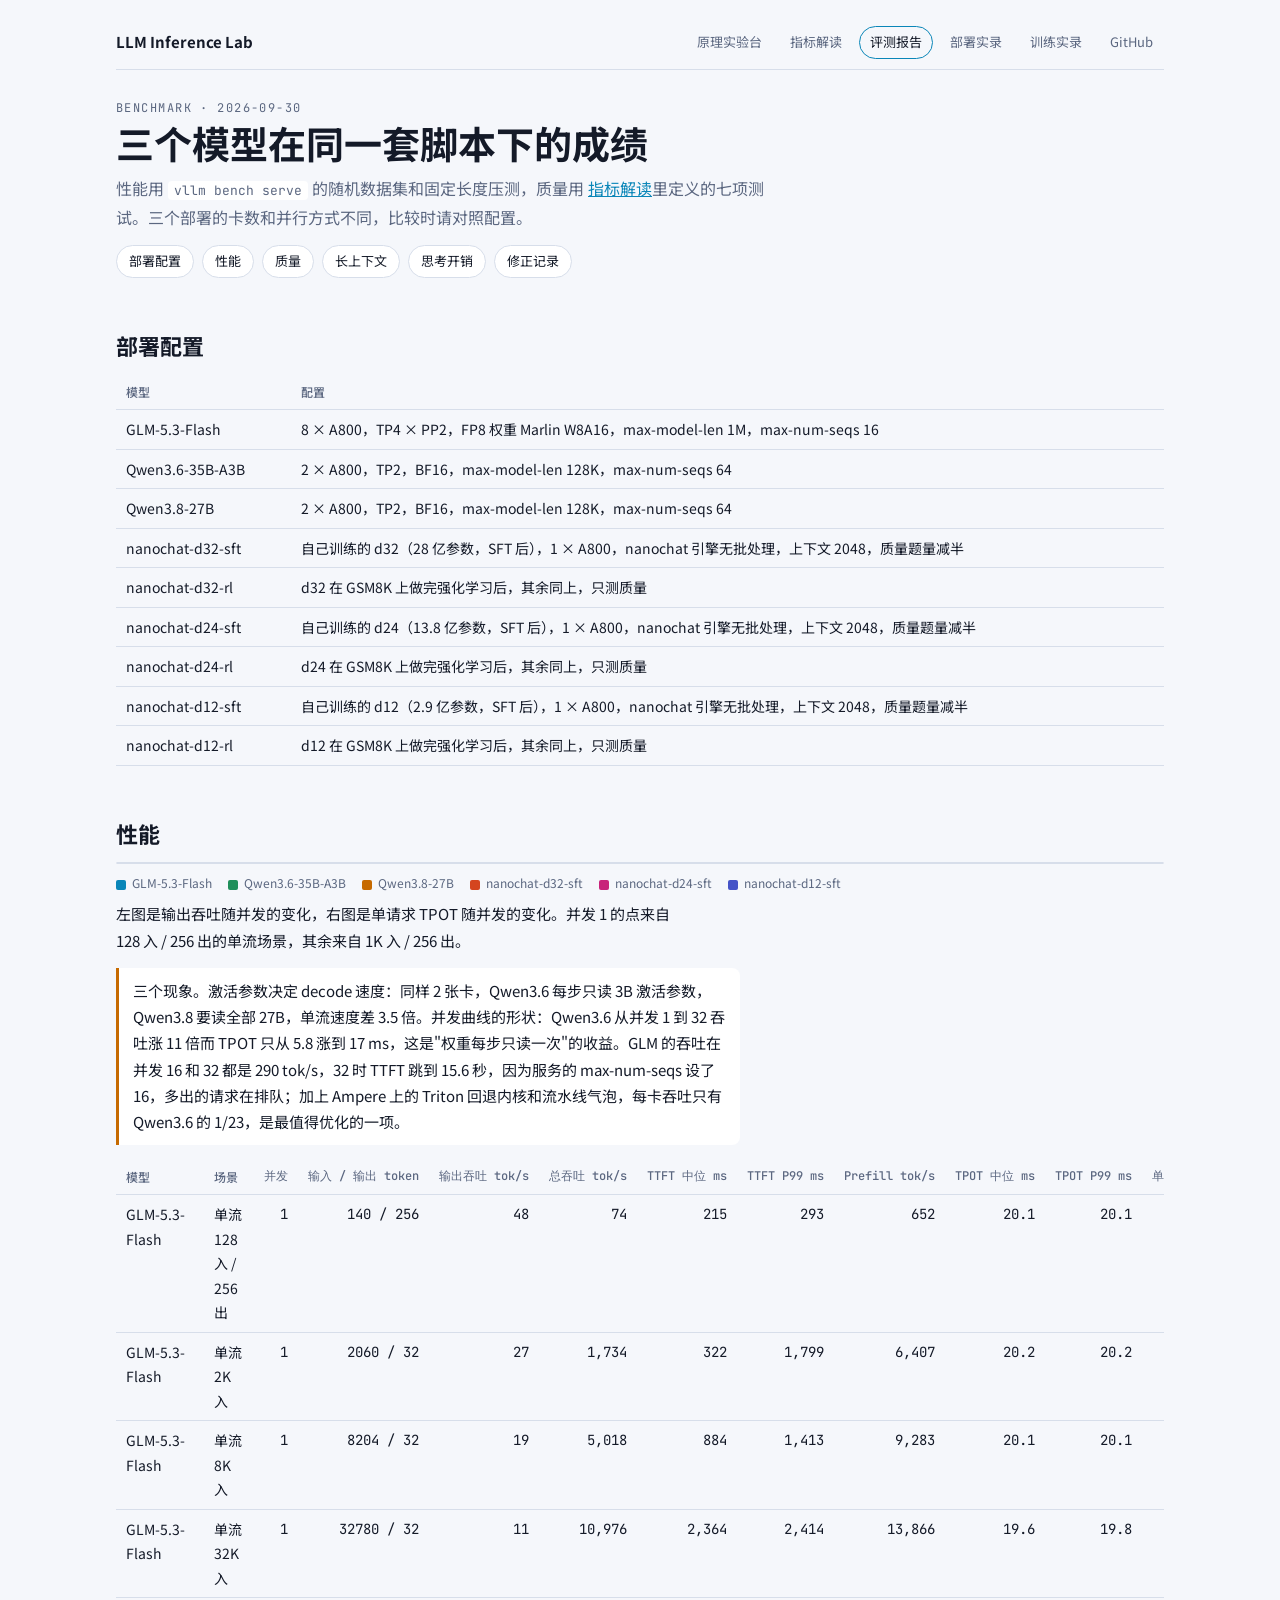
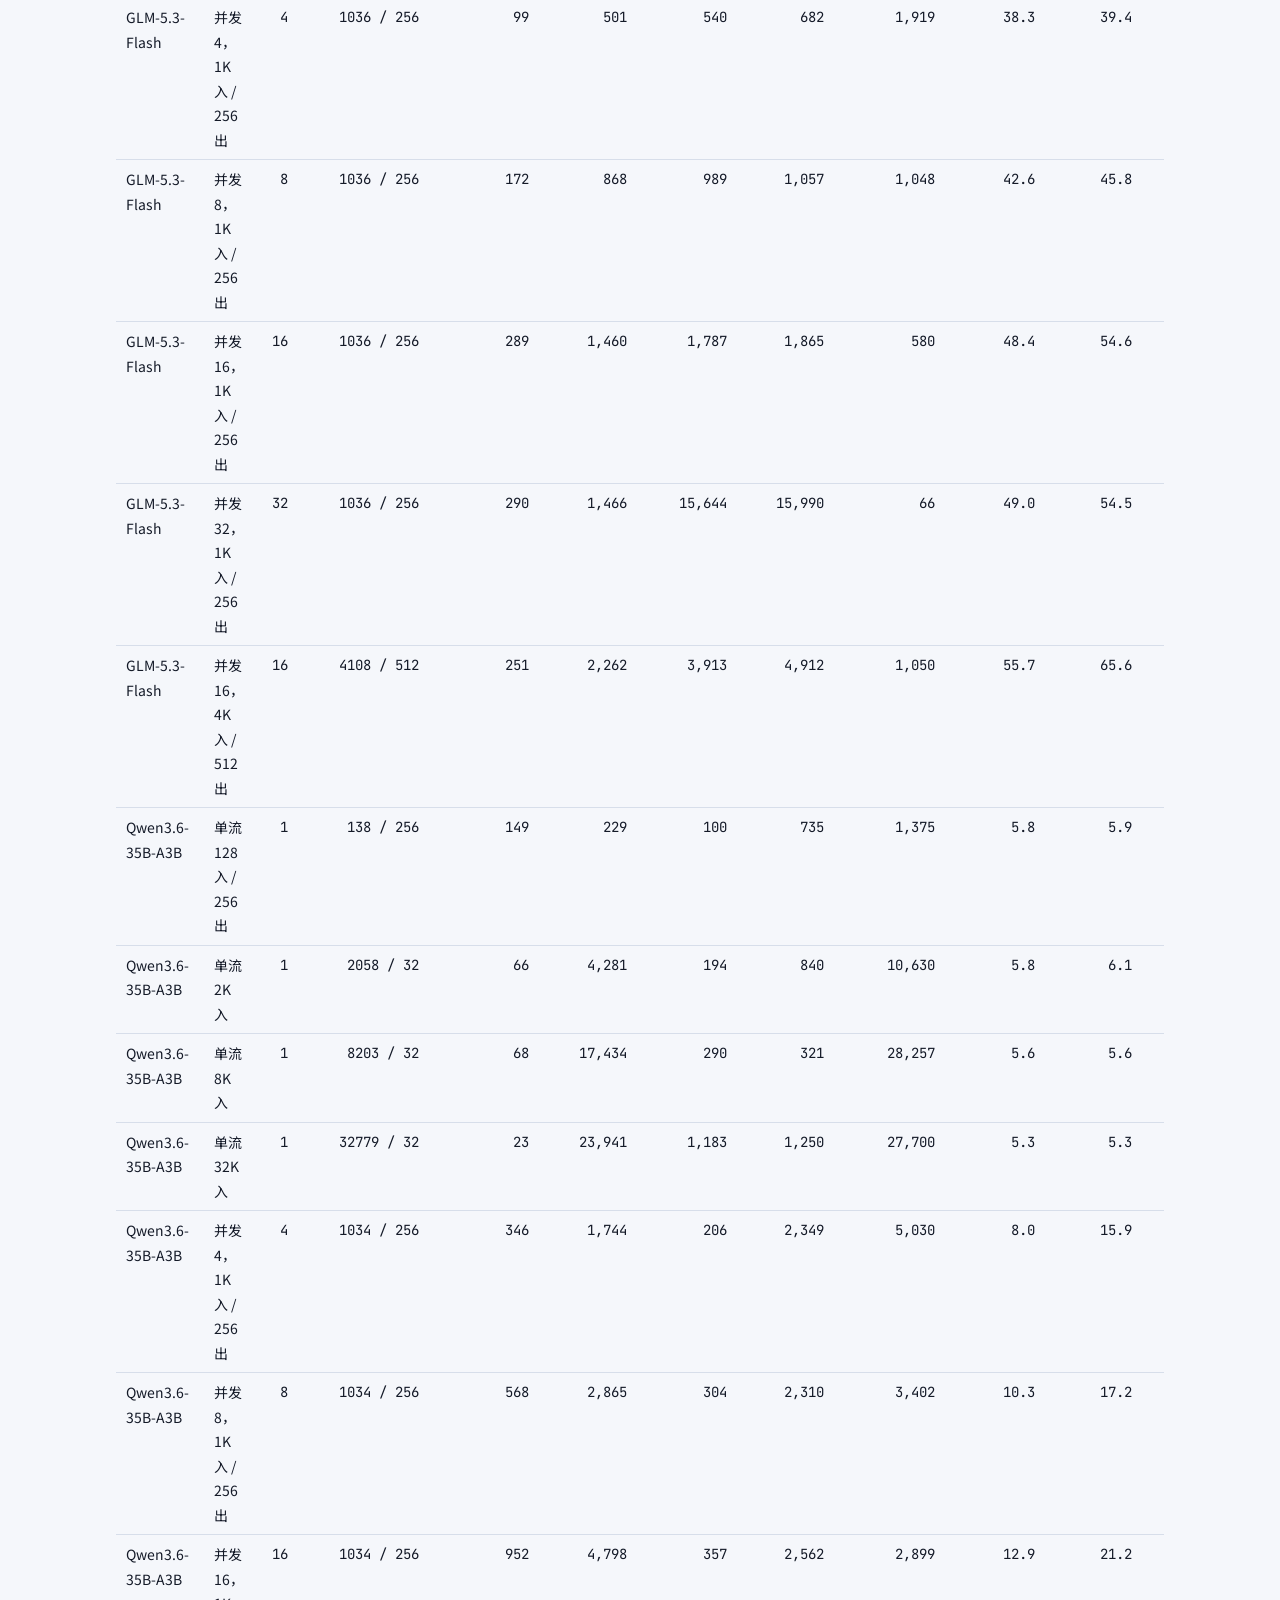
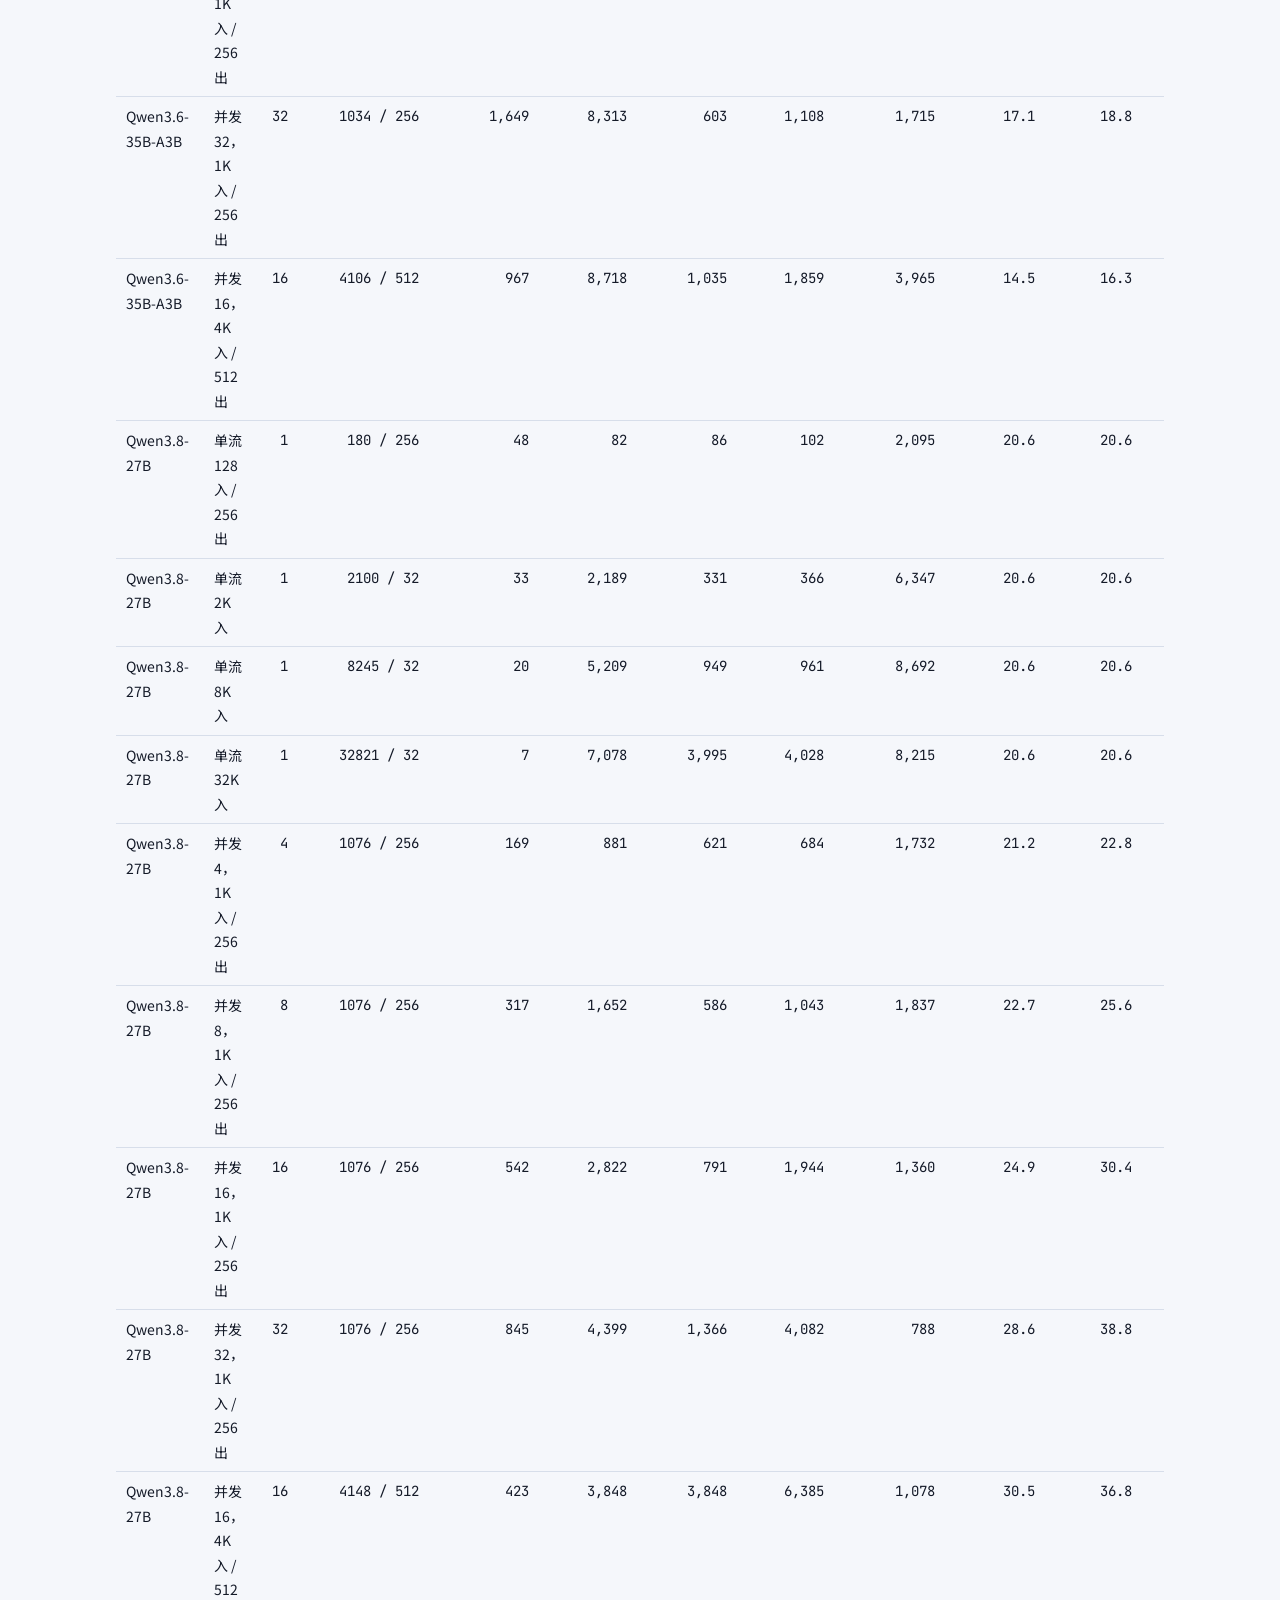
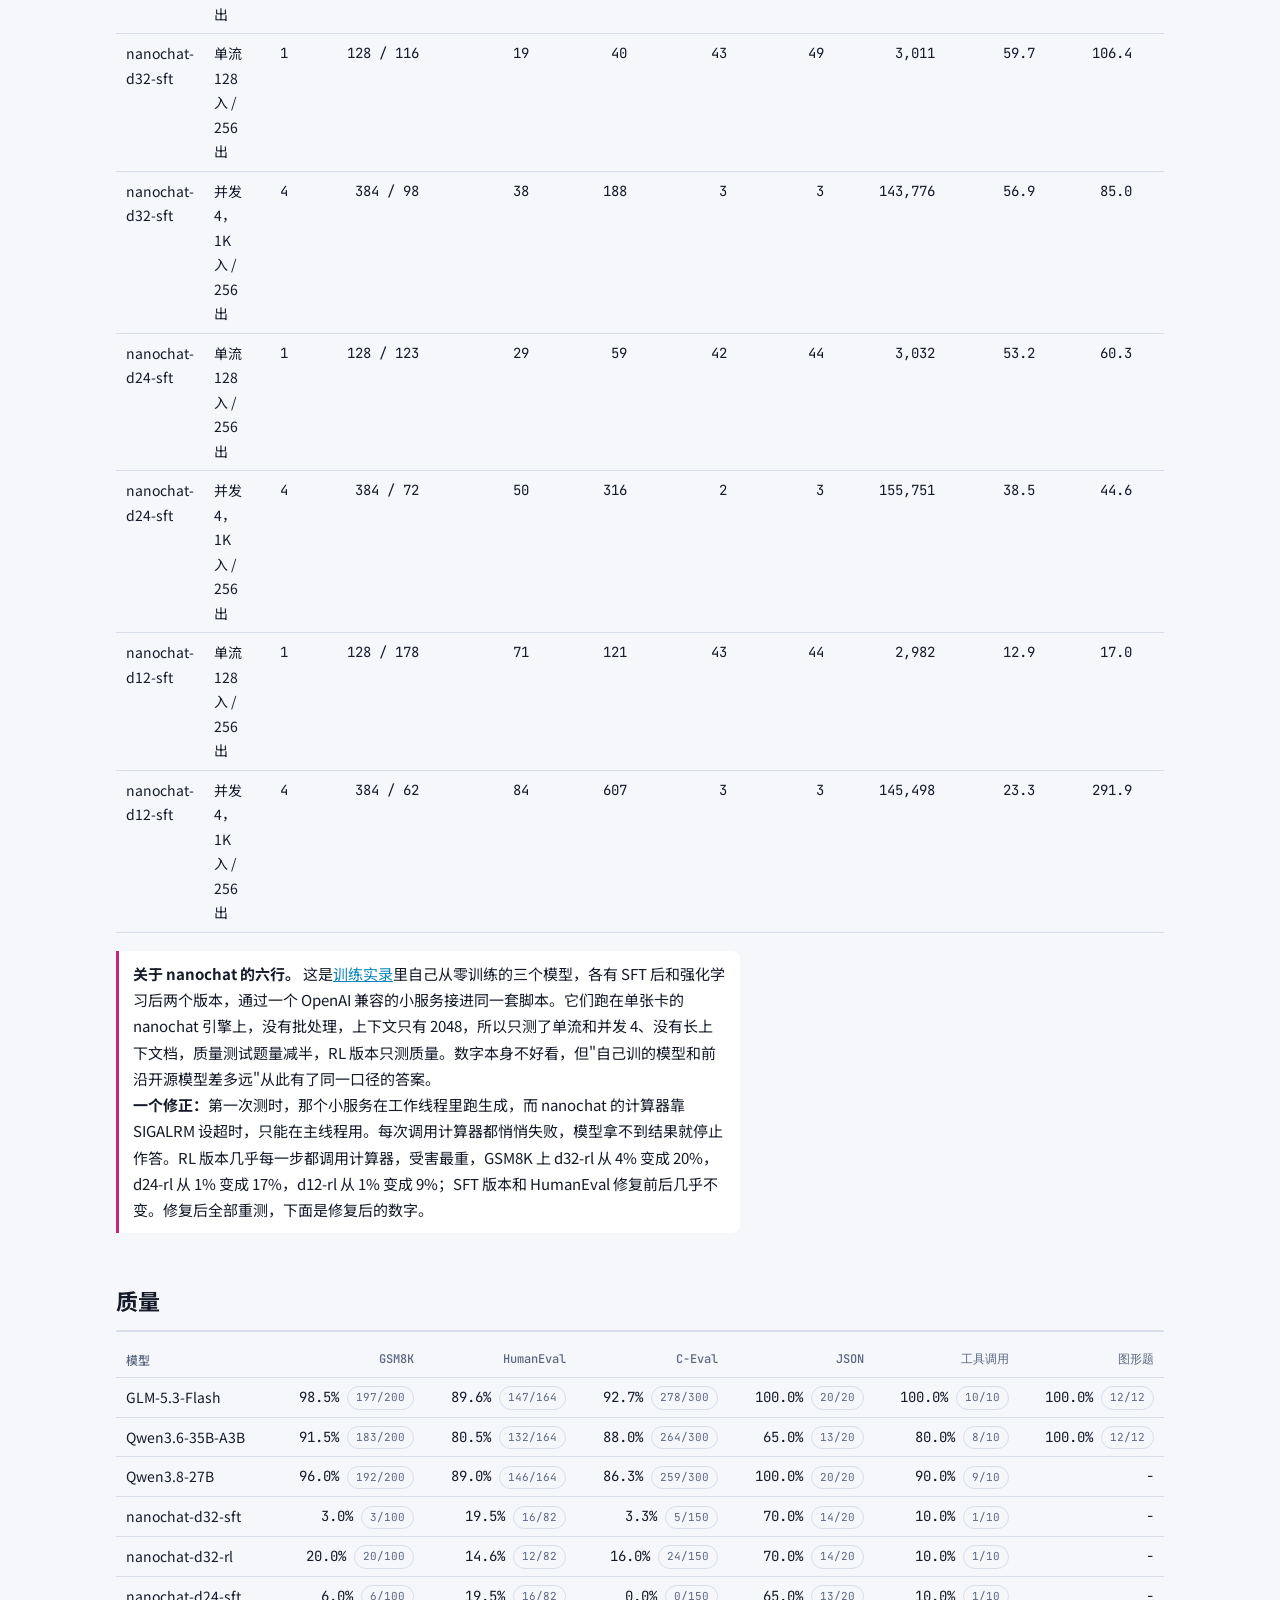
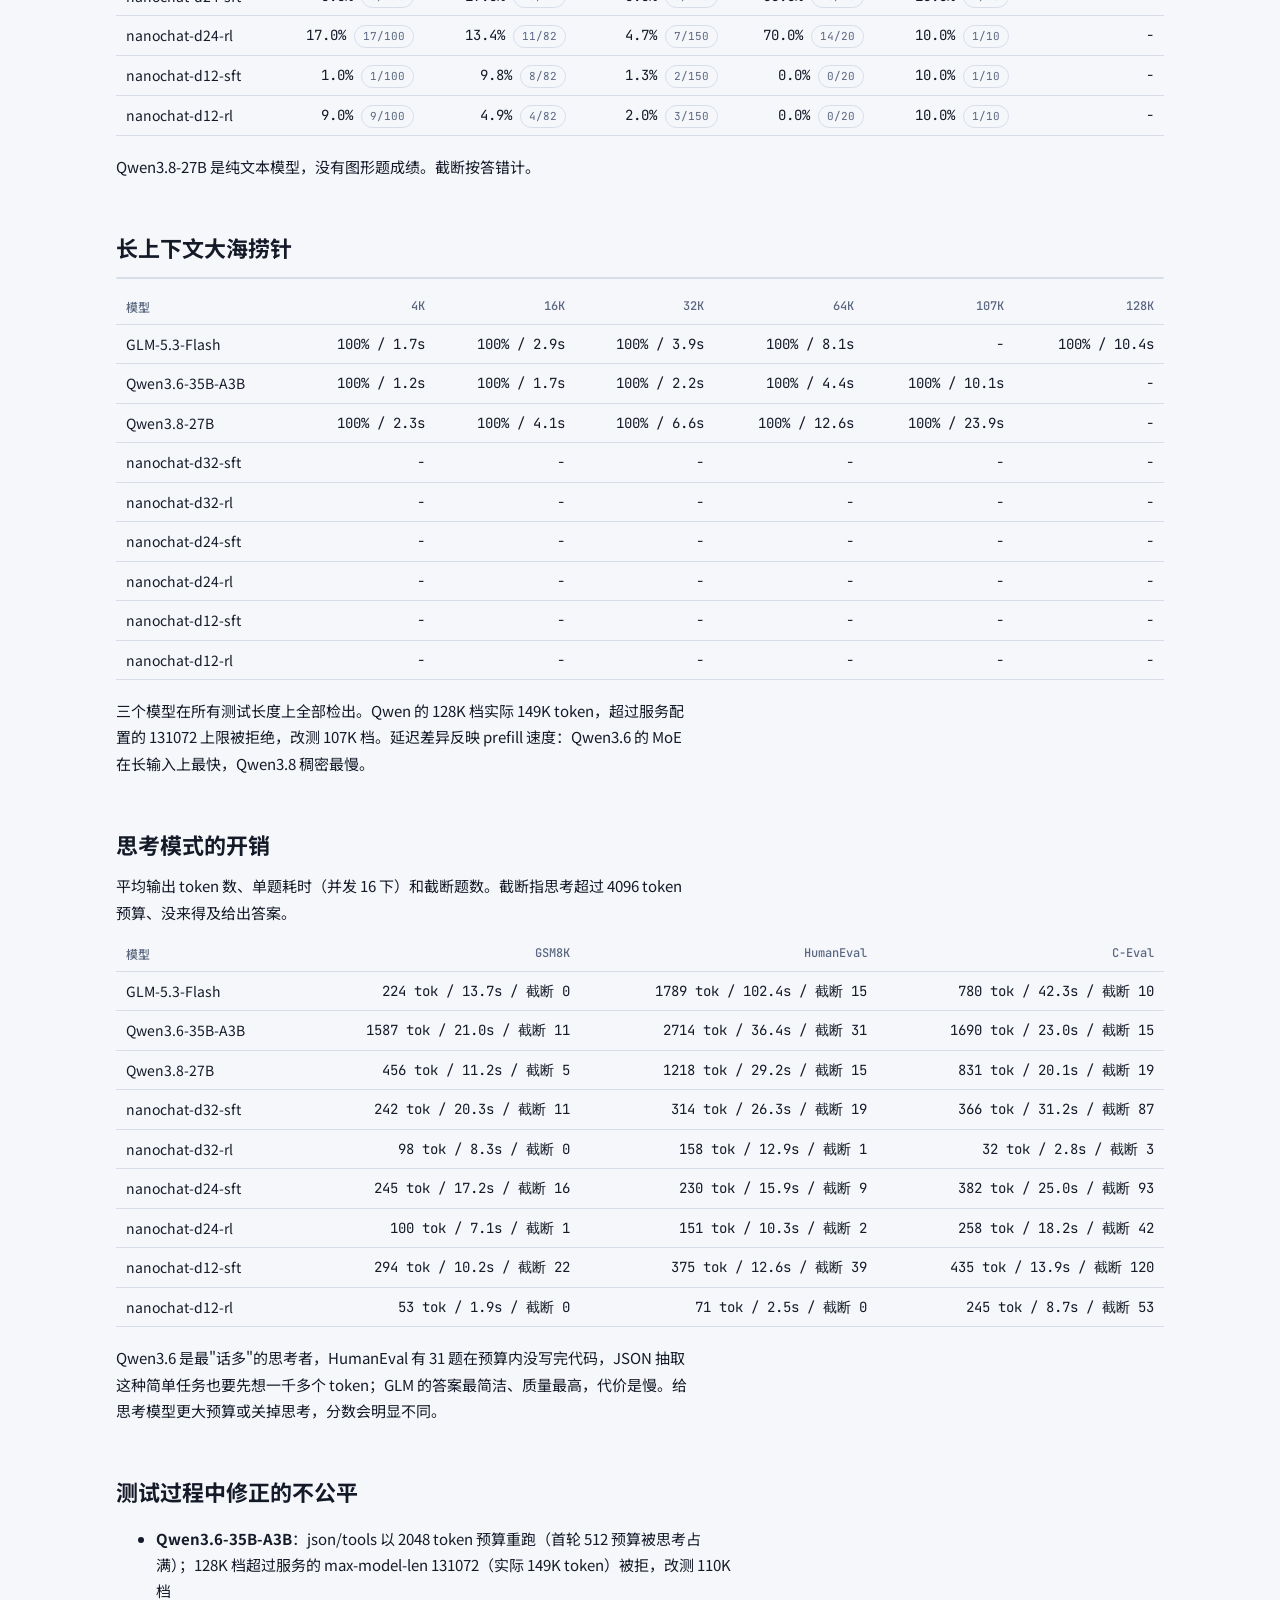
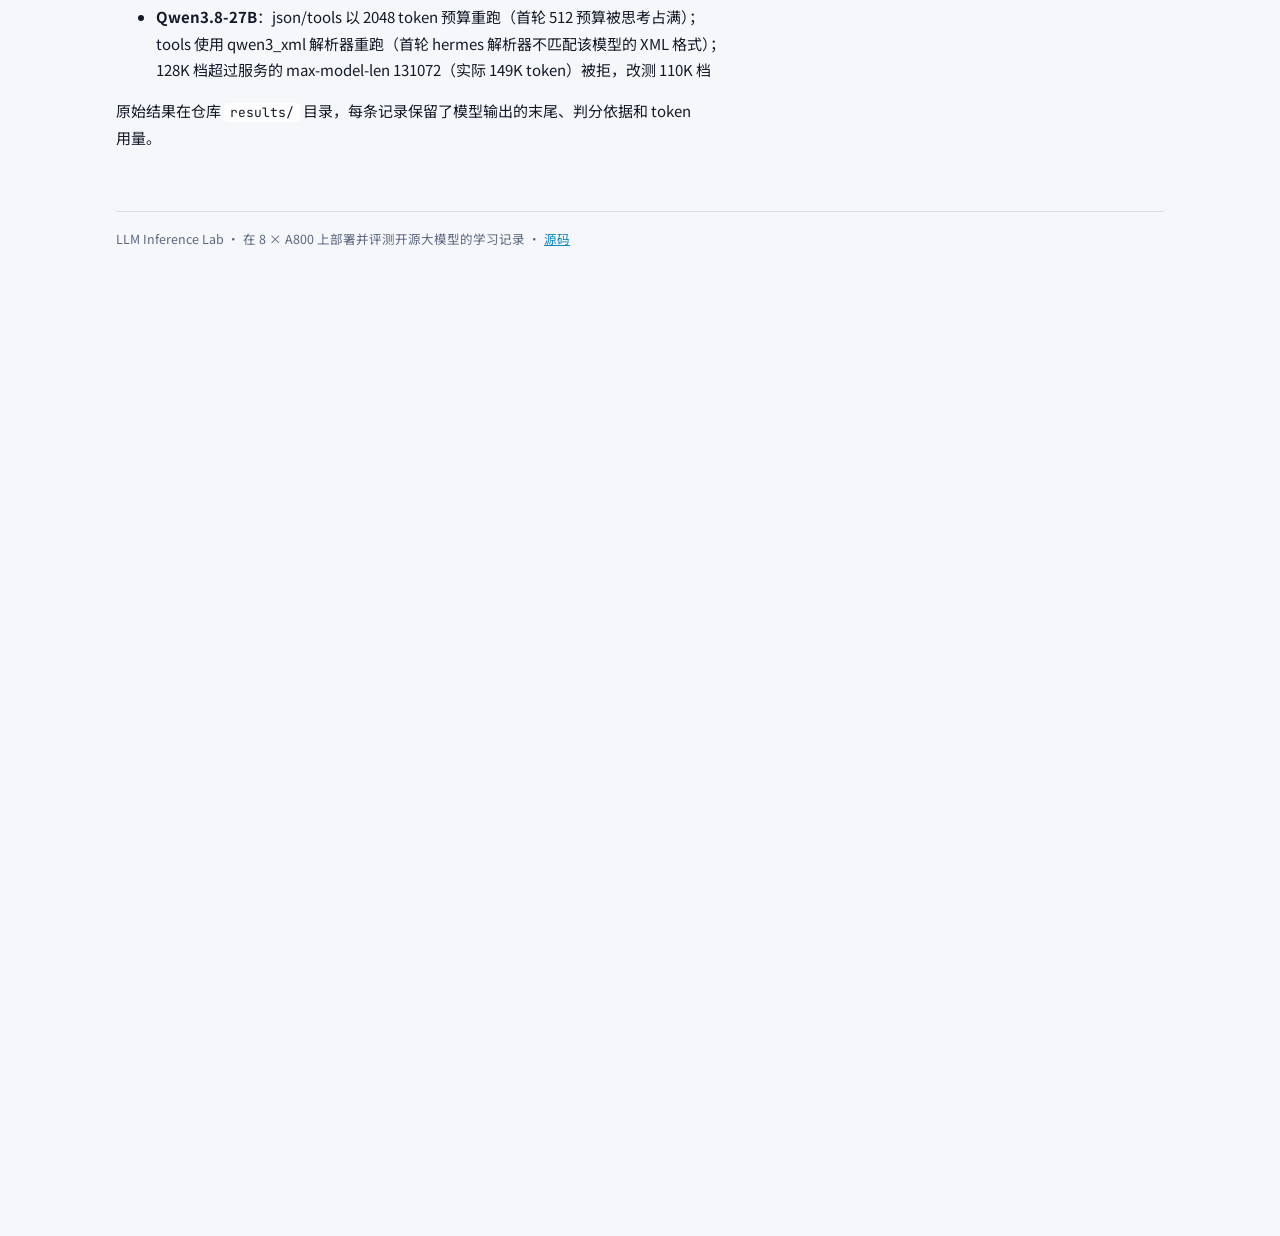
==== commit d5bfff71: "Add reinforcement learning for d24/d32, RL trade-offs and SFT-vs-RL answers to the training log; fix" ====
--- a/docs/benchmark.html
+++ b/docs/benchmark.html
@@ -18,7 +18,7 @@
 <div class="toc"><a href="#config">部署配置</a><a href="#perf">性能</a><a href="#quality">质量</a><a href="#needle">长上下文</a><a href="#think">思考开销</a><a href="#fair">修正记录</a></div>
 
 <h2 id="config">部署配置</h2>
-<div class="tablewrap"><table><tr><th>模型</th><th>配置</th></tr><tr><td>GLM-5.3-Flash</td><td>8 × A800，TP4 × PP2，FP8 权重 Marlin W8A16，max-model-len 1M，max-num-seqs 16</td></tr><tr><td>Qwen3.6-35B-A3B</td><td>2 × A800，TP2，BF16，max-model-len 128K，max-num-seqs 64</td></tr><tr><td>Qwen3.8-27B</td><td>2 × A800，TP2，BF16，max-model-len 128K，max-num-seqs 64</td></tr><tr><td>nanochat-d32-sft</td><td>自己训练的 d32（28 亿参数，SFT 后），1 × A800，nanochat 引擎无批处理，上下文 2048，质量题量减半</td></tr><tr><td>nanochat-d24-sft</td><td>自己训练的 d24（13.8 亿参数，SFT 后），1 × A800，nanochat 引擎无批处理，上下文 2048，质量题量减半</td></tr><tr><td>nanochat-d12-sft</td><td>自己训练的 d12（2.9 亿参数，SFT 后），1 × A800，nanochat 引擎无批处理，上下文 2048，质量题量减半</td></tr></table></div>
+<div class="tablewrap"><table><tr><th>模型</th><th>配置</th></tr><tr><td>GLM-5.3-Flash</td><td>8 × A800，TP4 × PP2，FP8 权重 Marlin W8A16，max-model-len 1M，max-num-seqs 16</td></tr><tr><td>Qwen3.6-35B-A3B</td><td>2 × A800，TP2，BF16，max-model-len 128K，max-num-seqs 64</td></tr><tr><td>Qwen3.8-27B</td><td>2 × A800，TP2，BF16，max-model-len 128K，max-num-seqs 64</td></tr><tr><td>nanochat-d32-sft</td><td>自己训练的 d32（28 亿参数，SFT 后），1 × A800，nanochat 引擎无批处理，上下文 2048，质量题量减半</td></tr><tr><td>nanochat-d32-rl</td><td>d32 在 GSM8K 上做完强化学习后，其余同上，只测质量</td></tr><tr><td>nanochat-d24-sft</td><td>自己训练的 d24（13.8 亿参数，SFT 后），1 × A800，nanochat 引擎无批处理，上下文 2048，质量题量减半</td></tr><tr><td>nanochat-d24-rl</td><td>d24 在 GSM8K 上做完强化学习后，其余同上，只测质量</td></tr><tr><td>nanochat-d12-sft</td><td>自己训练的 d12（2.9 亿参数，SFT 后），1 × A800，nanochat 引擎无批处理，上下文 2048，质量题量减半</td></tr><tr><td>nanochat-d12-rl</td><td>d12 在 GSM8K 上做完强化学习后，其余同上，只测质量</td></tr></table></div>
 
 <h2 id="perf">性能</h2>
 <div class="stage"><canvas class="viz" id="cConc" width="1040" height="320"></canvas></div>
@@ -27,21 +27,21 @@
 <div class="note mem">三个现象。激活参数决定 decode 速度：同样 2 张卡，Qwen3.6 每步只读 3B 激活参数，Qwen3.8 要读全部 27B，单流速度差 3.5 倍。并发曲线的形状：Qwen3.6 从并发 1 到 32 吞吐涨 11 倍而 TPOT 只从 5.8 涨到 17 ms，这是"权重每步只读一次"的收益。GLM 的吞吐在并发 16 和 32 都是 290 tok/s，32 时 TTFT 跳到 15.6 秒，因为服务的 max-num-seqs 设了 16，多出的请求在排队；加上 Ampere 上的 Triton 回退内核和流水线气泡，每卡吞吐只有 Qwen3.6 的 1/23，是最值得优化的一项。</div>
 <div class='tablewrap'><table><tr><th>模型</th><th>场景</th><th class='num'>并发</th><th class='num'>输入 / 输出 token</th><th class='num'>输出吞吐 tok/s</th><th class='num'>总吞吐 tok/s</th><th class='num'>TTFT 中位 ms</th><th class='num'>TTFT P99 ms</th><th class='num'>Prefill tok/s</th><th class='num'>TPOT 中位 ms</th><th class='num'>TPOT P99 ms</th><th class='num'>单流 tok/s</th><th class='num'>端到端中位 s</th></tr><tr><td>GLM-5.3-Flash</td><td>单流 128 入 / 256 出</td><td class='num'>1</td><td class='num'>140 / 256</td><td class='num'>48</td><td class='num'>74</td><td class='num'>215</td><td class='num'>293</td><td class='num'>652</td><td class='num'>20.1</td><td class='num'>20.1</td><td class='num'>50</td><td class='num'>5.3</td></tr><tr><td>GLM-5.3-Flash</td><td>单流 2K 入</td><td class='num'>1</td><td class='num'>2060 / 32</td><td class='num'>27</td><td class='num'>1,734</td><td class='num'>322</td><td class='num'>1,799</td><td class='num'>6,407</td><td class='num'>20.2</td><td class='num'>20.2</td><td class='num'>49</td><td class='num'>0.9</td></tr><tr><td>GLM-5.3-Flash</td><td>单流 8K 入</td><td class='num'>1</td><td class='num'>8204 / 32</td><td class='num'>19</td><td class='num'>5,018</td><td class='num'>884</td><td class='num'>1,413</td><td class='num'>9,283</td><td class='num'>20.1</td><td class='num'>20.1</td><td class='num'>50</td><td class='num'>1.5</td></tr><tr><td>GLM-5.3-Flash</td><td>单流 32K 入</td><td class='num'>1</td><td class='num'>32780 / 32</td><td class='num'>11</td><td class='num'>10,976</td><td class='num'>2,364</td><td class='num'>2,414</td><td class='num'>13,866</td><td class='num'>19.6</td><td class='num'>19.8</td><td class='num'>51</td><td class='num'>3.0</td></tr><tr><td>GLM-5.3-Flash</td><td>并发 4，1K 入 / 256 出</td><td class='num'>4</td><td class='num'>1036 / 256</td><td class='num'>99</td><td class='num'>501</td><td class='num'>540</td><td class='num'>682</td><td class='num'>1,919</td><td class='num'>38.3</td><td class='num'>39.4</td><td class='num'>26</td><td class='num'>10.3</td></tr><tr><td>GLM-5.3-Flash</td><td>并发 8，1K 入 / 256 出</td><td class='num'>8</td><td class='num'>1036 / 256</td><td class='num'>172</td><td class='num'>868</td><td class='num'>989</td><td class='num'>1,057</td><td class='num'>1,048</td><td class='num'>42.6</td><td class='num'>45.8</td><td class='num'>23</td><td class='num'>11.9</td></tr><tr><td>GLM-5.3-Flash</td><td>并发 16，1K 入 / 256 出</td><td class='num'>16</td><td class='num'>1036 / 256</td><td class='num'>289</td><td class='num'>1,460</td><td class='num'>1,787</td><td class='num'>1,865</td><td class='num'>580</td><td class='num'>48.4</td><td class='num'>54.6</td><td class='num'>21</td><td class='num'>14.1</td></tr><tr><td>GLM-5.3-Flash</td><td>并发 32，1K 入 / 256 出</td><td class='num'>32</td><td class='num'>1036 / 256</td><td class='num'>290</td><td class='num'>1,466</td><td class='num'>15,644</td><td class='num'>15,990</td><td class='num'>66</td><td class='num'>49.0</td><td class='num'>54.5</td><td class='num'>20</td><td class='num'>28.2</td></tr><tr><td>GLM-5.3-Flash</td><td>并发 16，4K 入 / 512 出</td><td class='num'>16</td><td class='num'>4108 / 512</td><td class='num'>251</td><td class='num'>2,262</td><td class='num'>3,913</td><td class='num'>4,912</td><td class='num'>1,050</td><td class='num'>55.7</td><td class='num'>65.6</td><td class='num'>18</td><td class='num'>31.5</td></tr><tr><td>Qwen3.6-35B-A3B</td><td>单流 128 入 / 256 出</td><td class='num'>1</td><td class='num'>138 / 256</td><td class='num'>149</td><td class='num'>229</td><td class='num'>100</td><td class='num'>735</td><td class='num'>1,375</td><td class='num'>5.8</td><td class='num'>5.9</td><td class='num'>173</td><td class='num'>1.6</td></tr><tr><td>Qwen3.6-35B-A3B</td><td>单流 2K 入</td><td class='num'>1</td><td class='num'>2058 / 32</td><td class='num'>66</td><td class='num'>4,281</td><td class='num'>194</td><td class='num'>840</td><td class='num'>10,630</td><td class='num'>5.8</td><td class='num'>6.1</td><td class='num'>173</td><td class='num'>0.4</td></tr><tr><td>Qwen3.6-35B-A3B</td><td>单流 8K 入</td><td class='num'>1</td><td class='num'>8203 / 32</td><td class='num'>68</td><td class='num'>17,434</td><td class='num'>290</td><td class='num'>321</td><td class='num'>28,257</td><td class='num'>5.6</td><td class='num'>5.6</td><td class='num'>178</td><td class='num'>0.5</td></tr><tr><td>Qwen3.6-35B-A3B</td><td>单流 32K 入</td><td class='num'>1</td><td class='num'>32779 / 32</td><td class='num'>23</td><td class='num'>23,941</td><td class='num'>1,183</td><td class='num'>1,250</td><td class='num'>27,700</td><td class='num'>5.3</td><td class='num'>5.3</td><td class='num'>188</td><td class='num'>1.3</td></tr><tr><td>Qwen3.6-35B-A3B</td><td>并发 4，1K 入 / 256 出</td><td class='num'>4</td><td class='num'>1034 / 256</td><td class='num'>346</td><td class='num'>1,744</td><td class='num'>206</td><td class='num'>2,349</td><td class='num'>5,030</td><td class='num'>8.0</td><td class='num'>15.9</td><td class='num'>124</td><td class='num'>2.2</td></tr><tr><td>Qwen3.6-35B-A3B</td><td>并发 8，1K 入 / 256 出</td><td class='num'>8</td><td class='num'>1034 / 256</td><td class='num'>568</td><td class='num'>2,865</td><td class='num'>304</td><td class='num'>2,310</td><td class='num'>3,402</td><td class='num'>10.3</td><td class='num'>17.2</td><td class='num'>97</td><td class='num'>2.9</td></tr><tr><td>Qwen3.6-35B-A3B</td><td>并发 16，1K 入 / 256 出</td><td class='num'>16</td><td class='num'>1034 / 256</td><td class='num'>952</td><td class='num'>4,798</td><td class='num'>357</td><td class='num'>2,562</td><td class='num'>2,899</td><td class='num'>12.9</td><td class='num'>21.2</td><td class='num'>78</td><td class='num'>3.6</td></tr><tr><td>Qwen3.6-35B-A3B</td><td>并发 32，1K 入 / 256 出</td><td class='num'>32</td><td class='num'>1034 / 256</td><td class='num'>1,649</td><td class='num'>8,313</td><td class='num'>603</td><td class='num'>1,108</td><td class='num'>1,715</td><td class='num'>17.1</td><td class='num'>18.8</td><td class='num'>58</td><td class='num'>5.0</td></tr><tr><td>Qwen3.6-35B-A3B</td><td>并发 16，4K 入 / 512 出</td><td class='num'>16</td><td class='num'>4106 / 512</td><td class='num'>967</td><td class='num'>8,718</td><td class='num'>1,035</td><td class='num'>1,859</td><td class='num'>3,965</td><td class='num'>14.5</td><td class='num'>16.3</td><td class='num'>69</td><td class='num'>8.5</td></tr><tr><td>Qwen3.8-27B</td><td>单流 128 入 / 256 出</td><td class='num'>1</td><td class='num'>180 / 256</td><td class='num'>48</td><td class='num'>82</td><td class='num'>86</td><td class='num'>102</td><td class='num'>2,095</td><td class='num'>20.6</td><td class='num'>20.6</td><td class='num'>49</td><td class='num'>5.3</td></tr><tr><td>Qwen3.8-27B</td><td>单流 2K 入</td><td class='num'>1</td><td class='num'>2100 / 32</td><td class='num'>33</td><td class='num'>2,189</td><td class='num'>331</td><td class='num'>366</td><td class='num'>6,347</td><td class='num'>20.6</td><td class='num'>20.6</td><td class='num'>49</td><td class='num'>1.0</td></tr><tr><td>Qwen3.8-27B</td><td>单流 8K 入</td><td class='num'>1</td><td class='num'>8245 / 32</td><td class='num'>20</td><td class='num'>5,209</td><td class='num'>949</td><td class='num'>961</td><td class='num'>8,692</td><td class='num'>20.6</td><td class='num'>20.6</td><td class='num'>49</td><td class='num'>1.6</td></tr><tr><td>Qwen3.8-27B</td><td>单流 32K 入</td><td class='num'>1</td><td class='num'>32821 / 32</td><td class='num'>7</td><td class='num'>7,078</td><td class='num'>3,995</td><td class='num'>4,028</td><td class='num'>8,215</td><td class='num'>20.6</td><td class='num'>20.6</td><td class='num'>49</td><td class='num'>4.6</td></tr><tr><td>Qwen3.8-27B</td><td>并发 4，1K 入 / 256 出</td><td class='num'>4</td><td class='num'>1076 / 256</td><td class='num'>169</td><td class='num'>881</td><td class='num'>621</td><td class='num'>684</td><td class='num'>1,732</td><td class='num'>21.2</td><td class='num'>22.8</td><td class='num'>47</td><td class='num'>6.0</td></tr><tr><td>Qwen3.8-27B</td><td>并发 8，1K 入 / 256 出</td><td class='num'>8</td><td class='num'>1076 / 256</td><td class='num'>317</td><td class='num'>1,652</td><td class='num'>586</td><td class='num'>1,043</td><td class='num'>1,837</td><td class='num'>22.7</td><td class='num'>25.6</td><td class='num'>44</td><td class='num'>6.5</td></tr><tr><td>Qwen3.8-27B</td><td>并发 16，1K 入 / 256 出</td><td class='num'>16</td><td class='num'>1076 / 256</td><td class='num'>542</td><td class='num'>2,822</td><td class='num'>791</td><td class='num'>1,944</td><td class='num'>1,360</td><td class='num'>24.9</td><td class='num'>30.4</td><td class='num'>40</td><td class='num'>7.6</td></tr><tr><td>Qwen3.8-27B</td><td>并发 32，1K 入 / 256 出</td><td class='num'>32</td><td class='num'>1076 / 256</td><td class='num'>845</td><td class='num'>4,399</td><td class='num'>1,366</td><td class='num'>4,082</td><td class='num'>788</td><td class='num'>28.6</td><td class='num'>38.8</td><td class='num'>35</td><td class='num'>9.7</td></tr><tr><td>Qwen3.8-27B</td><td>并发 16，4K 入 / 512 出</td><td class='num'>16</td><td class='num'>4148 / 512</td><td class='num'>423</td><td class='num'>3,848</td><td class='num'>3,848</td><td class='num'>6,385</td><td class='num'>1,078</td><td class='num'>30.5</td><td class='num'>36.8</td><td class='num'>33</td><td class='num'>19.5</td></tr><tr><td>nanochat-d32-sft</td><td>单流 128 入 / 256 出</td><td class='num'>1</td><td class='num'>128 / 116</td><td class='num'>19</td><td class='num'>40</td><td class='num'>43</td><td class='num'>49</td><td class='num'>3,011</td><td class='num'>59.7</td><td class='num'>106.4</td><td class='num'>17</td><td class='num'>6.8</td></tr><tr><td>nanochat-d32-sft</td><td>并发 4，1K 入 / 256 出</td><td class='num'>4</td><td class='num'>384 / 98</td><td class='num'>38</td><td class='num'>188</td><td class='num'>3</td><td class='num'>3</td><td class='num'>143,776</td><td class='num'>56.9</td><td class='num'>85.0</td><td class='num'>18</td><td class='num'>13.9</td></tr><tr><td>nanochat-d24-sft</td><td>单流 128 入 / 256 出</td><td class='num'>1</td><td class='num'>128 / 123</td><td class='num'>29</td><td class='num'>59</td><td class='num'>42</td><td class='num'>44</td><td class='num'>3,032</td><td class='num'>53.2</td><td class='num'>60.3</td><td class='num'>19</td><td class='num'>4.2</td></tr><tr><td>nanochat-d24-sft</td><td>并发 4，1K 入 / 256 出</td><td class='num'>4</td><td class='num'>384 / 72</td><td class='num'>50</td><td class='num'>316</td><td class='num'>2</td><td class='num'>3</td><td class='num'>155,751</td><td class='num'>38.5</td><td class='num'>44.6</td><td class='num'>26</td><td class='num'>7.3</td></tr><tr><td>nanochat-d12-sft</td><td>单流 128 入 / 256 出</td><td class='num'>1</td><td class='num'>128 / 178</td><td class='num'>71</td><td class='num'>121</td><td class='num'>43</td><td class='num'>44</td><td class='num'>2,982</td><td class='num'>12.9</td><td class='num'>17.0</td><td class='num'>77</td><td class='num'>2.9</td></tr><tr><td>nanochat-d12-sft</td><td>并发 4，1K 入 / 256 出</td><td class='num'>4</td><td class='num'>384 / 62</td><td class='num'>84</td><td class='num'>607</td><td class='num'>3</td><td class='num'>3</td><td class='num'>145,498</td><td class='num'>23.3</td><td class='num'>291.9</td><td class='num'>43</td><td class='num'>3.0</td></tr></table></div>
 
-<div class="note kv"><b>关于两行 nanochat。</b> 这是<a href="training.html">训练实录</a>里自己从零训练的模型，通过一个 OpenAI 兼容的小服务接进同一套脚本。它们跑在单张卡的 nanochat 引擎上，没有批处理，上下文只有 2048，所以只测了单流和并发 4、没有长上下文档，质量测试题量减半。数字本身不好看，但"自己训的 GPT-2 量级模型和前沿开源模型差多远"从此有了同一口径的答案。</div>
+<div class="note kv"><b>关于 nanochat 的六行。</b> 这是<a href="training.html">训练实录</a>里自己从零训练的三个模型，各有 SFT 后和强化学习后两个版本，通过一个 OpenAI 兼容的小服务接进同一套脚本。它们跑在单张卡的 nanochat 引擎上，没有批处理，上下文只有 2048，所以只测了单流和并发 4、没有长上下文档，质量测试题量减半，RL 版本只测质量。数字本身不好看，但"自己训的模型和前沿开源模型差多远"从此有了同一口径的答案。<br><b>一个修正：</b>第一次测时，那个小服务在工作线程里跑生成，而 nanochat 的计算器靠 SIGALRM 设超时，只能在主线程用。每次调用计算器都悄悄失败，模型拿不到结果就停止作答。RL 版本几乎每一步都调用计算器，受害最重，GSM8K 上 d32-rl 从 4% 变成 20%，d24-rl 从 1% 变成 17%，d12-rl 从 1% 变成 9%；SFT 版本和 HumanEval 修复前后几乎不变。修复后全部重测，下面是修复后的数字。</div>
 
 <h2 id="quality">质量</h2>
 <div class="stage"><canvas class="viz" id="cQual" width="1040" height="300"></canvas></div>
-<div class='tablewrap'><table><tr><th>模型</th><th class='num'>GSM8K</th><th class='num'>HumanEval</th><th class='num'>C-Eval</th><th class='num'>JSON</th><th class='num'>工具调用</th><th class='num'>图形题</th></tr><tr><td>GLM-5.3-Flash</td><td class='num'>98.5% <span class='pill'>197/200</span></td><td class='num'>89.6% <span class='pill'>147/164</span></td><td class='num'>92.7% <span class='pill'>278/300</span></td><td class='num'>100.0% <span class='pill'>20/20</span></td><td class='num'>100.0% <span class='pill'>10/10</span></td><td class='num'>100.0% <span class='pill'>12/12</span></td></tr><tr><td>Qwen3.6-35B-A3B</td><td class='num'>91.5% <span class='pill'>183/200</span></td><td class='num'>80.5% <span class='pill'>132/164</span></td><td class='num'>88.0% <span class='pill'>264/300</span></td><td class='num'>65.0% <span class='pill'>13/20</span></td><td class='num'>80.0% <span class='pill'>8/10</span></td><td class='num'>100.0% <span class='pill'>12/12</span></td></tr><tr><td>Qwen3.8-27B</td><td class='num'>96.0% <span class='pill'>192/200</span></td><td class='num'>89.0% <span class='pill'>146/164</span></td><td class='num'>86.3% <span class='pill'>259/300</span></td><td class='num'>100.0% <span class='pill'>20/20</span></td><td class='num'>90.0% <span class='pill'>9/10</span></td><td class='num'>-</td></tr><tr><td>nanochat-d32-sft</td><td class='num'>3.0% <span class='pill'>3/100</span></td><td class='num'>19.5% <span class='pill'>16/82</span></td><td class='num'>3.3% <span class='pill'>5/150</span></td><td class='num'>70.0% <span class='pill'>14/20</span></td><td class='num'>10.0% <span class='pill'>1/10</span></td><td class='num'>-</td></tr><tr><td>nanochat-d24-sft</td><td class='num'>5.0% <span class='pill'>5/100</span></td><td class='num'>19.5% <span class='pill'>16/82</span></td><td class='num'>4.7% <span class='pill'>7/150</span></td><td class='num'>65.0% <span class='pill'>13/20</span></td><td class='num'>10.0% <span class='pill'>1/10</span></td><td class='num'>-</td></tr><tr><td>nanochat-d12-sft</td><td class='num'>1.0% <span class='pill'>1/100</span></td><td class='num'>9.8% <span class='pill'>8/82</span></td><td class='num'>4.0% <span class='pill'>6/150</span></td><td class='num'>0.0% <span class='pill'>0/20</span></td><td class='num'>10.0% <span class='pill'>1/10</span></td><td class='num'>-</td></tr></table></div>
+<div class='tablewrap'><table><tr><th>模型</th><th class='num'>GSM8K</th><th class='num'>HumanEval</th><th class='num'>C-Eval</th><th class='num'>JSON</th><th class='num'>工具调用</th><th class='num'>图形题</th></tr><tr><td>GLM-5.3-Flash</td><td class='num'>98.5% <span class='pill'>197/200</span></td><td class='num'>89.6% <span class='pill'>147/164</span></td><td class='num'>92.7% <span class='pill'>278/300</span></td><td class='num'>100.0% <span class='pill'>20/20</span></td><td class='num'>100.0% <span class='pill'>10/10</span></td><td class='num'>100.0% <span class='pill'>12/12</span></td></tr><tr><td>Qwen3.6-35B-A3B</td><td class='num'>91.5% <span class='pill'>183/200</span></td><td class='num'>80.5% <span class='pill'>132/164</span></td><td class='num'>88.0% <span class='pill'>264/300</span></td><td class='num'>65.0% <span class='pill'>13/20</span></td><td class='num'>80.0% <span class='pill'>8/10</span></td><td class='num'>100.0% <span class='pill'>12/12</span></td></tr><tr><td>Qwen3.8-27B</td><td class='num'>96.0% <span class='pill'>192/200</span></td><td class='num'>89.0% <span class='pill'>146/164</span></td><td class='num'>86.3% <span class='pill'>259/300</span></td><td class='num'>100.0% <span class='pill'>20/20</span></td><td class='num'>90.0% <span class='pill'>9/10</span></td><td class='num'>-</td></tr><tr><td>nanochat-d32-sft</td><td class='num'>3.0% <span class='pill'>3/100</span></td><td class='num'>19.5% <span class='pill'>16/82</span></td><td class='num'>3.3% <span class='pill'>5/150</span></td><td class='num'>70.0% <span class='pill'>14/20</span></td><td class='num'>10.0% <span class='pill'>1/10</span></td><td class='num'>-</td></tr><tr><td>nanochat-d32-rl</td><td class='num'>20.0% <span class='pill'>20/100</span></td><td class='num'>14.6% <span class='pill'>12/82</span></td><td class='num'>16.0% <span class='pill'>24/150</span></td><td class='num'>70.0% <span class='pill'>14/20</span></td><td class='num'>10.0% <span class='pill'>1/10</span></td><td class='num'>-</td></tr><tr><td>nanochat-d24-sft</td><td class='num'>6.0% <span class='pill'>6/100</span></td><td class='num'>19.5% <span class='pill'>16/82</span></td><td class='num'>0.0% <span class='pill'>0/150</span></td><td class='num'>65.0% <span class='pill'>13/20</span></td><td class='num'>10.0% <span class='pill'>1/10</span></td><td class='num'>-</td></tr><tr><td>nanochat-d24-rl</td><td class='num'>17.0% <span class='pill'>17/100</span></td><td class='num'>13.4% <span class='pill'>11/82</span></td><td class='num'>4.7% <span class='pill'>7/150</span></td><td class='num'>70.0% <span class='pill'>14/20</span></td><td class='num'>10.0% <span class='pill'>1/10</span></td><td class='num'>-</td></tr><tr><td>nanochat-d12-sft</td><td class='num'>1.0% <span class='pill'>1/100</span></td><td class='num'>9.8% <span class='pill'>8/82</span></td><td class='num'>1.3% <span class='pill'>2/150</span></td><td class='num'>0.0% <span class='pill'>0/20</span></td><td class='num'>10.0% <span class='pill'>1/10</span></td><td class='num'>-</td></tr><tr><td>nanochat-d12-rl</td><td class='num'>9.0% <span class='pill'>9/100</span></td><td class='num'>4.9% <span class='pill'>4/82</span></td><td class='num'>2.0% <span class='pill'>3/150</span></td><td class='num'>0.0% <span class='pill'>0/20</span></td><td class='num'>10.0% <span class='pill'>1/10</span></td><td class='num'>-</td></tr></table></div>
 <p>Qwen3.8-27B 是纯文本模型，没有图形题成绩。截断按答错计。</p>
 
 <h2 id="needle">长上下文大海捞针</h2>
 <div class="stage"><canvas class="viz" id="cNeedle" width="1040" height="280"></canvas></div>
-<div class='tablewrap'><table><tr><th>模型</th><th class='num'>4K</th><th class='num'>16K</th><th class='num'>32K</th><th class='num'>64K</th><th class='num'>107K</th><th class='num'>128K</th></tr><tr><td>GLM-5.3-Flash</td><td class='num'>100% / 1.7s</td><td class='num'>100% / 2.9s</td><td class='num'>100% / 3.9s</td><td class='num'>100% / 8.1s</td><td class='num'>-</td><td class='num'>100% / 10.4s</td></tr><tr><td>Qwen3.6-35B-A3B</td><td class='num'>100% / 1.2s</td><td class='num'>100% / 1.7s</td><td class='num'>100% / 2.2s</td><td class='num'>100% / 4.4s</td><td class='num'>100% / 10.1s</td><td class='num'>-</td></tr><tr><td>Qwen3.8-27B</td><td class='num'>100% / 2.3s</td><td class='num'>100% / 4.1s</td><td class='num'>100% / 6.6s</td><td class='num'>100% / 12.6s</td><td class='num'>100% / 23.9s</td><td class='num'>-</td></tr><tr><td>nanochat-d32-sft</td><td class='num'>-</td><td class='num'>-</td><td class='num'>-</td><td class='num'>-</td><td class='num'>-</td><td class='num'>-</td></tr><tr><td>nanochat-d24-sft</td><td class='num'>-</td><td class='num'>-</td><td class='num'>-</td><td class='num'>-</td><td class='num'>-</td><td class='num'>-</td></tr><tr><td>nanochat-d12-sft</td><td class='num'>-</td><td class='num'>-</td><td class='num'>-</td><td class='num'>-</td><td class='num'>-</td><td class='num'>-</td></tr></table></div>
+<div class='tablewrap'><table><tr><th>模型</th><th class='num'>4K</th><th class='num'>16K</th><th class='num'>32K</th><th class='num'>64K</th><th class='num'>107K</th><th class='num'>128K</th></tr><tr><td>GLM-5.3-Flash</td><td class='num'>100% / 1.7s</td><td class='num'>100% / 2.9s</td><td class='num'>100% / 3.9s</td><td class='num'>100% / 8.1s</td><td class='num'>-</td><td class='num'>100% / 10.4s</td></tr><tr><td>Qwen3.6-35B-A3B</td><td class='num'>100% / 1.2s</td><td class='num'>100% / 1.7s</td><td class='num'>100% / 2.2s</td><td class='num'>100% / 4.4s</td><td class='num'>100% / 10.1s</td><td class='num'>-</td></tr><tr><td>Qwen3.8-27B</td><td class='num'>100% / 2.3s</td><td class='num'>100% / 4.1s</td><td class='num'>100% / 6.6s</td><td class='num'>100% / 12.6s</td><td class='num'>100% / 23.9s</td><td class='num'>-</td></tr><tr><td>nanochat-d32-sft</td><td class='num'>-</td><td class='num'>-</td><td class='num'>-</td><td class='num'>-</td><td class='num'>-</td><td class='num'>-</td></tr><tr><td>nanochat-d32-rl</td><td class='num'>-</td><td class='num'>-</td><td class='num'>-</td><td class='num'>-</td><td class='num'>-</td><td class='num'>-</td></tr><tr><td>nanochat-d24-sft</td><td class='num'>-</td><td class='num'>-</td><td class='num'>-</td><td class='num'>-</td><td class='num'>-</td><td class='num'>-</td></tr><tr><td>nanochat-d24-rl</td><td class='num'>-</td><td class='num'>-</td><td class='num'>-</td><td class='num'>-</td><td class='num'>-</td><td class='num'>-</td></tr><tr><td>nanochat-d12-sft</td><td class='num'>-</td><td class='num'>-</td><td class='num'>-</td><td class='num'>-</td><td class='num'>-</td><td class='num'>-</td></tr><tr><td>nanochat-d12-rl</td><td class='num'>-</td><td class='num'>-</td><td class='num'>-</td><td class='num'>-</td><td class='num'>-</td><td class='num'>-</td></tr></table></div>
 <p>三个模型在所有测试长度上全部检出。Qwen 的 128K 档实际 149K token，超过服务配置的 131072 上限被拒绝，改测 107K 档。延迟差异反映 prefill 速度：Qwen3.6 的 MoE 在长输入上最快，Qwen3.8 稠密最慢。</p>
 
 <h2 id="think">思考模式的开销</h2>
 <p>平均输出 token 数、单题耗时（并发 16 下）和截断题数。截断指思考超过 4096 token 预算、没来得及给出答案。</p>
-<div class='tablewrap'><table><tr><th>模型</th><th class='num'>GSM8K</th><th class='num'>HumanEval</th><th class='num'>C-Eval</th></tr><tr><td>GLM-5.3-Flash</td><td class='num'>224 tok / 13.7s / 截断 0</td><td class='num'>1789 tok / 102.4s / 截断 15</td><td class='num'>780 tok / 42.3s / 截断 10</td></tr><tr><td>Qwen3.6-35B-A3B</td><td class='num'>1587 tok / 21.0s / 截断 11</td><td class='num'>2714 tok / 36.4s / 截断 31</td><td class='num'>1690 tok / 23.0s / 截断 15</td></tr><tr><td>Qwen3.8-27B</td><td class='num'>456 tok / 11.2s / 截断 5</td><td class='num'>1218 tok / 29.2s / 截断 15</td><td class='num'>831 tok / 20.1s / 截断 19</td></tr><tr><td>nanochat-d32-sft</td><td class='num'>242 tok / 28.4s / 截断 11</td><td class='num'>314 tok / 36.2s / 截断 19</td><td class='num'>366 tok / 42.4s / 截断 87</td></tr><tr><td>nanochat-d24-sft</td><td class='num'>253 tok / 16.1s / 截断 18</td><td class='num'>230 tok / 14.4s / 截断 9</td><td class='num'>382 tok / 24.3s / 截断 93</td></tr><tr><td>nanochat-d12-sft</td><td class='num'>298 tok / 9.8s / 截断 24</td><td class='num'>375 tok / 12.3s / 截断 39</td><td class='num'>435 tok / 17.5s / 截断 120</td></tr></table></div>
+<div class='tablewrap'><table><tr><th>模型</th><th class='num'>GSM8K</th><th class='num'>HumanEval</th><th class='num'>C-Eval</th></tr><tr><td>GLM-5.3-Flash</td><td class='num'>224 tok / 13.7s / 截断 0</td><td class='num'>1789 tok / 102.4s / 截断 15</td><td class='num'>780 tok / 42.3s / 截断 10</td></tr><tr><td>Qwen3.6-35B-A3B</td><td class='num'>1587 tok / 21.0s / 截断 11</td><td class='num'>2714 tok / 36.4s / 截断 31</td><td class='num'>1690 tok / 23.0s / 截断 15</td></tr><tr><td>Qwen3.8-27B</td><td class='num'>456 tok / 11.2s / 截断 5</td><td class='num'>1218 tok / 29.2s / 截断 15</td><td class='num'>831 tok / 20.1s / 截断 19</td></tr><tr><td>nanochat-d32-sft</td><td class='num'>242 tok / 20.3s / 截断 11</td><td class='num'>314 tok / 26.3s / 截断 19</td><td class='num'>366 tok / 31.2s / 截断 87</td></tr><tr><td>nanochat-d32-rl</td><td class='num'>98 tok / 8.3s / 截断 0</td><td class='num'>158 tok / 12.9s / 截断 1</td><td class='num'>32 tok / 2.8s / 截断 3</td></tr><tr><td>nanochat-d24-sft</td><td class='num'>245 tok / 17.2s / 截断 16</td><td class='num'>230 tok / 15.9s / 截断 9</td><td class='num'>382 tok / 25.0s / 截断 93</td></tr><tr><td>nanochat-d24-rl</td><td class='num'>100 tok / 7.1s / 截断 1</td><td class='num'>151 tok / 10.3s / 截断 2</td><td class='num'>258 tok / 18.2s / 截断 42</td></tr><tr><td>nanochat-d12-sft</td><td class='num'>294 tok / 10.2s / 截断 22</td><td class='num'>375 tok / 12.6s / 截断 39</td><td class='num'>435 tok / 13.9s / 截断 120</td></tr><tr><td>nanochat-d12-rl</td><td class='num'>53 tok / 1.9s / 截断 0</td><td class='num'>71 tok / 2.5s / 截断 0</td><td class='num'>245 tok / 8.7s / 截断 53</td></tr></table></div>
 <p>Qwen3.6 是最"话多"的思考者，HumanEval 有 31 题在预算内没写完代码，JSON 抽取这种简单任务也要先想一千多个 token；GLM 的答案最简洁、质量最高，代价是慢。给思考模型更大预算或关掉思考，分数会明显不同。</p>
 
 <h2 id="fair">测试过程中修正的不公平</h2>
@@ -50,7 +50,7 @@
 <footer>LLM Inference Lab · 在 8 × A800 上部署并评测开源大模型的学习记录 · <a href="https://github.com/haoxiangNtu/llm-inference-lab">源码</a></footer>
 </div>
 <script>
-const DATA={"models": ["GLM-5.3-Flash", "Qwen3.6-35B-A3B", "Qwen3.8-27B", "nanochat-d32-sft", "nanochat-d24-sft", "nanochat-d12-sft"], "conc": {"GLM-5.3-Flash": [{"c": 1, "tps": 47.91774086378559, "tpot": 20.05734761044675, "ttft": 214.58151889964938}, {"c": 4, "tps": 99.36436227729686, "tpot": 38.283447104086186, "ttft": 539.7757482714951}, {"c": 8, "tps": 172.0656163658594, "tpot": 42.635334704947816, "ttft": 988.955159438774}, {"c": 16, "tps": 289.29091850993734, "tpot": 48.395636090643556, "ttft": 1787.3096470721066}, {"c": 32, "tps": 290.4934217664185, "tpot": 48.98489627384526, "ttft": 15644.492619903758}], "Qwen3.6-35B-A3B": [{"c": 1, "tps": 148.59499537517158, "tpot": 5.7879686154717325, "ttft": 100.3957916982472}, {"c": 4, "tps": 346.0217931048133, "tpot": 8.045393323489265, "ttft": 205.5697049945593}, {"c": 8, "tps": 568.4190218687652, "tpot": 10.28324371915968, "ttft": 303.9557714946568}, {"c": 16, "tps": 951.9510067496046, "tpot": 12.893113259262606, "ttft": 356.65676882490516}, {"c": 32, "tps": 1649.1711147645283, "tpot": 17.122329017330035, "ttft": 602.9339800588787}], "Qwen3.8-27B": [{"c": 1, "tps": 47.94406525309447, "tpot": 20.586194469611726, "ttft": 85.93682199716568}, {"c": 4, "tps": 169.20166711957816, "tpot": 21.215470955141036, "ttft": 621.3856134563684}, {"c": 8, "tps": 317.47650740568855, "tpot": 22.660468870262598, "ttft": 585.5806993786246}, {"c": 16, "tps": 542.2110374891083, "tpot": 24.88880708138002, "ttft": 791.4295811206102}, {"c": 32, "tps": 845.2557175465389, "tpot": 28.570473179513336, "ttft": 1365.680227521807}], "nanochat-d32-sft": [{"c": 1, "tps": 19.198022625802906, "tpot": 59.746400185124294, "ttft": 42.5055893138051}, {"c": 4, "tps": 38.15988308906463, "tpot": 56.86920785817248, "ttft": 2.670818008482456}], "nanochat-d24-sft": [{"c": 1, "tps": 29.02066987072985, "tpot": 53.229749778603036, "ttft": 42.209970066323876}, {"c": 4, "tps": 49.649213692735856, "tpot": 38.54666255708588, "ttft": 2.4654781445860863}], "nanochat-d12-sft": [{"c": 1, "tps": 70.57906371477817, "tpot": 12.918181954246776, "ttft": 42.92844142764807}, {"c": 4, "tps": 84.27833380516769, "tpot": 23.29402032727561, "ttft": 2.6392098516225815}]}, "quality": {"GLM-5.3-Flash": {"gsm8k": 0.985, "humaneval": 0.8963414634146342, "ceval": 0.9266666666666666, "json": 1.0, "tools": 1.0, "vision": 1.0}, "Qwen3.6-35B-A3B": {"gsm8k": 0.915, "humaneval": 0.8048780487804879, "ceval": 0.88, "json": 0.65, "tools": 0.8, "vision": 1.0}, "Qwen3.8-27B": {"gsm8k": 0.96, "humaneval": 0.8902439024390244, "ceval": 0.8633333333333333, "json": 1.0, "tools": 0.9, "vision": null}, "nanochat-d32-sft": {"gsm8k": 0.03, "humaneval": 0.1951219512195122, "ceval": 0.03333333333333333, "json": 0.7, "tools": 0.1, "vision": null}, "nanochat-d24-sft": {"gsm8k": 0.05, "humaneval": 0.1951219512195122, "ceval": 0.04666666666666667, "json": 0.65, "tools": 0.1, "vision": null}, "nanochat-d12-sft": {"gsm8k": 0.01, "humaneval": 0.0975609756097561, "ceval": 0.04, "json": 0.0, "tools": 0.1, "vision": null}}, "needle": {"GLM-5.3-Flash": [{"L": 4096, "lat": 1.6757419109344482, "acc": 1.0}, {"L": 16384, "lat": 2.9248201847076416, "acc": 1.0}, {"L": 32768, "lat": 3.9278152783711753, "acc": 1.0}, {"L": 65536, "lat": 8.07535751660665, "acc": 1.0}, {"L": 131072, "lat": 10.386657555898031, "acc": 1.0}], "Qwen3.6-35B-A3B": [{"L": 4096, "lat": 1.2233251730600994, "acc": 1.0}, {"L": 16384, "lat": 1.6714022954305012, "acc": 1.0}, {"L": 32768, "lat": 2.2184441884358725, "acc": 1.0}, {"L": 65536, "lat": 4.398458003997803, "acc": 1.0}, {"L": 110000, "lat": 10.144002914428711, "acc": 1.0}], "Qwen3.8-27B": [{"L": 4096, "lat": 2.2868564128875732, "acc": 1.0}, {"L": 16384, "lat": 4.147493362426758, "acc": 1.0}, {"L": 32768, "lat": 6.57433557510376, "acc": 1.0}, {"L": 65536, "lat": 12.582409779230753, "acc": 1.0}, {"L": 110000, "lat": 23.8542579015096, "acc": 1.0}], "nanochat-d32-sft": [], "nanochat-d24-sft": [], "nanochat-d12-sft": []}};
+const DATA={"models": ["GLM-5.3-Flash", "Qwen3.6-35B-A3B", "Qwen3.8-27B", "nanochat-d32-sft", "nanochat-d32-rl", "nanochat-d24-sft", "nanochat-d24-rl", "nanochat-d12-sft", "nanochat-d12-rl"], "pmodels": ["GLM-5.3-Flash", "Qwen3.6-35B-A3B", "Qwen3.8-27B", "nanochat-d32-sft", "nanochat-d24-sft", "nanochat-d12-sft"], "qmodels": ["GLM-5.3-Flash", "Qwen3.6-35B-A3B", "Qwen3.8-27B", "nanochat-d32-sft", "nanochat-d32-rl"], "conc": {"GLM-5.3-Flash": [{"c": 1, "tps": 47.91774086378559, "tpot": 20.05734761044675, "ttft": 214.58151889964938}, {"c": 4, "tps": 99.36436227729686, "tpot": 38.283447104086186, "ttft": 539.7757482714951}, {"c": 8, "tps": 172.0656163658594, "tpot": 42.635334704947816, "ttft": 988.955159438774}, {"c": 16, "tps": 289.29091850993734, "tpot": 48.395636090643556, "ttft": 1787.3096470721066}, {"c": 32, "tps": 290.4934217664185, "tpot": 48.98489627384526, "ttft": 15644.492619903758}], "Qwen3.6-35B-A3B": [{"c": 1, "tps": 148.59499537517158, "tpot": 5.7879686154717325, "ttft": 100.3957916982472}, {"c": 4, "tps": 346.0217931048133, "tpot": 8.045393323489265, "ttft": 205.5697049945593}, {"c": 8, "tps": 568.4190218687652, "tpot": 10.28324371915968, "ttft": 303.9557714946568}, {"c": 16, "tps": 951.9510067496046, "tpot": 12.893113259262606, "ttft": 356.65676882490516}, {"c": 32, "tps": 1649.1711147645283, "tpot": 17.122329017330035, "ttft": 602.9339800588787}], "Qwen3.8-27B": [{"c": 1, "tps": 47.94406525309447, "tpot": 20.586194469611726, "ttft": 85.93682199716568}, {"c": 4, "tps": 169.20166711957816, "tpot": 21.215470955141036, "ttft": 621.3856134563684}, {"c": 8, "tps": 317.47650740568855, "tpot": 22.660468870262598, "ttft": 585.5806993786246}, {"c": 16, "tps": 542.2110374891083, "tpot": 24.88880708138002, "ttft": 791.4295811206102}, {"c": 32, "tps": 845.2557175465389, "tpot": 28.570473179513336, "ttft": 1365.680227521807}], "nanochat-d32-sft": [{"c": 1, "tps": 19.198022625802906, "tpot": 59.746400185124294, "ttft": 42.5055893138051}, {"c": 4, "tps": 38.15988308906463, "tpot": 56.86920785817248, "ttft": 2.670818008482456}], "nanochat-d32-rl": [], "nanochat-d24-sft": [{"c": 1, "tps": 29.02066987072985, "tpot": 53.229749778603036, "ttft": 42.209970066323876}, {"c": 4, "tps": 49.649213692735856, "tpot": 38.54666255708588, "ttft": 2.4654781445860863}], "nanochat-d24-rl": [], "nanochat-d12-sft": [{"c": 1, "tps": 70.57906371477817, "tpot": 12.918181954246776, "ttft": 42.92844142764807}, {"c": 4, "tps": 84.27833380516769, "tpot": 23.29402032727561, "ttft": 2.6392098516225815}], "nanochat-d12-rl": []}, "quality": {"GLM-5.3-Flash": {"gsm8k": 0.985, "humaneval": 0.8963414634146342, "ceval": 0.9266666666666666, "json": 1.0, "tools": 1.0, "vision": 1.0}, "Qwen3.6-35B-A3B": {"gsm8k": 0.915, "humaneval": 0.8048780487804879, "ceval": 0.88, "json": 0.65, "tools": 0.8, "vision": 1.0}, "Qwen3.8-27B": {"gsm8k": 0.96, "humaneval": 0.8902439024390244, "ceval": 0.8633333333333333, "json": 1.0, "tools": 0.9, "vision": null}, "nanochat-d32-sft": {"gsm8k": 0.03, "humaneval": 0.1951219512195122, "ceval": 0.03333333333333333, "json": 0.7, "tools": 0.1, "vision": null}, "nanochat-d32-rl": {"gsm8k": 0.2, "humaneval": 0.14634146341463414, "ceval": 0.16, "json": 0.7, "tools": 0.1, "vision": null}, "nanochat-d24-sft": {"gsm8k": 0.06, "humaneval": 0.1951219512195122, "ceval": 0.0, "json": 0.65, "tools": 0.1, "vision": null}, "nanochat-d24-rl": {"gsm8k": 0.17, "humaneval": 0.13414634146341464, "ceval": 0.04666666666666667, "json": 0.7, "tools": 0.1, "vision": null}, "nanochat-d12-sft": {"gsm8k": 0.01, "humaneval": 0.0975609756097561, "ceval": 0.013333333333333334, "json": 0.0, "tools": 0.1, "vision": null}, "nanochat-d12-rl": {"gsm8k": 0.09, "humaneval": 0.04878048780487805, "ceval": 0.02, "json": 0.0, "tools": 0.1, "vision": null}}, "needle": {"GLM-5.3-Flash": [{"L": 4096, "lat": 1.6757419109344482, "acc": 1.0}, {"L": 16384, "lat": 2.9248201847076416, "acc": 1.0}, {"L": 32768, "lat": 3.9278152783711753, "acc": 1.0}, {"L": 65536, "lat": 8.07535751660665, "acc": 1.0}, {"L": 131072, "lat": 10.386657555898031, "acc": 1.0}], "Qwen3.6-35B-A3B": [{"L": 4096, "lat": 1.2233251730600994, "acc": 1.0}, {"L": 16384, "lat": 1.6714022954305012, "acc": 1.0}, {"L": 32768, "lat": 2.2184441884358725, "acc": 1.0}, {"L": 65536, "lat": 4.398458003997803, "acc": 1.0}, {"L": 110000, "lat": 10.144002914428711, "acc": 1.0}], "Qwen3.8-27B": [{"L": 4096, "lat": 2.2868564128875732, "acc": 1.0}, {"L": 16384, "lat": 4.147493362426758, "acc": 1.0}, {"L": 32768, "lat": 6.57433557510376, "acc": 1.0}, {"L": 65536, "lat": 12.582409779230753, "acc": 1.0}, {"L": 110000, "lat": 23.8542579015096, "acc": 1.0}], "nanochat-d32-sft": [], "nanochat-d32-rl": [], "nanochat-d24-sft": [], "nanochat-d24-rl": [], "nanochat-d12-sft": [], "nanochat-d12-rl": []}};
 (function(){
 const css=n=>getComputedStyle(document.documentElement).getPropertyValue(n).trim();
 const COLORS=["--compute","--token","--memory","--warn","--kv","--weights"];
@@ -58,15 +58,15 @@
 function axes(g,x0,y0,x1,y1){g.strokeStyle=css('--line');g.beginPath();g.moveTo(x0,y0);g.lineTo(x0,y1);g.lineTo(x1,y1);g.stroke();}
 function drawConc(){const c=document.getElementById('cConc');const g=fit(c);g.clearRect(0,0,1040,320);g.font='11px '+css('--font-mono');g.textBaseline='middle';
   const panels=[{key:'tps',title:'输出吞吐 tok/s',x0:60,x1:500},{key:'tpot',title:'TPOT 中位 ms',x0:600,x1:1020}];const xs=[1,4,8,16,32];
-  panels.forEach(p=>{const y0=40,y1=270;axes(g,p.x0,y0,p.x1,y1);const vals=[].concat(...DATA.models.map(m=>DATA.conc[m].map(q=>q[p.key]||0)));const max=Math.max(...vals)*1.1||1;
+  panels.forEach(p=>{const y0=40,y1=270;axes(g,p.x0,y0,p.x1,y1);const vals=[].concat(...DATA.pmodels.map(m=>DATA.conc[m].map(q=>q[p.key]||0)));const max=Math.max(...vals)*1.1||1;
     g.fillStyle=css('--muted');g.textAlign='left';g.fillText(p.title,p.x0,22);g.textAlign='center';xs.forEach((v,i)=>g.fillText(v,p.x0+(p.x1-p.x0)*i/(xs.length-1),y1+14));g.fillText('并发请求数',(p.x0+p.x1)/2,y1+32);
     g.textAlign='right';[0,0.5,1].forEach(t=>{g.fillText(Math.round(max*t),p.x0-6,y1-(y1-y0)*t);});
-    DATA.models.forEach((m,mi)=>{const col=css(COLORS[mi]);g.strokeStyle=col;g.fillStyle=col;g.lineWidth=2.5;g.beginPath();DATA.conc[m].forEach((q,i)=>{const xi=xs.indexOf(q.c);const x=p.x0+(p.x1-p.x0)*xi/(xs.length-1),y=y1-(y1-y0)*(q[p.key]||0)/max;i?g.lineTo(x,y):g.moveTo(x,y);});g.stroke();DATA.conc[m].forEach(q=>{const xi=xs.indexOf(q.c);const x=p.x0+(p.x1-p.x0)*xi/(xs.length-1),y=y1-(y1-y0)*(q[p.key]||0)/max;g.beginPath();g.arc(x,y,3.5,0,7);g.fill();});g.lineWidth=1;});});}
+    DATA.pmodels.forEach((m,mi)=>{const col=css(COLORS[mi]);g.strokeStyle=col;g.fillStyle=col;g.lineWidth=2.5;g.beginPath();DATA.conc[m].forEach((q,i)=>{const xi=xs.indexOf(q.c);const x=p.x0+(p.x1-p.x0)*xi/(xs.length-1),y=y1-(y1-y0)*(q[p.key]||0)/max;i?g.lineTo(x,y):g.moveTo(x,y);});g.stroke();DATA.conc[m].forEach(q=>{const xi=xs.indexOf(q.c);const x=p.x0+(p.x1-p.x0)*xi/(xs.length-1),y=y1-(y1-y0)*(q[p.key]||0)/max;g.beginPath();g.arc(x,y,3.5,0,7);g.fill();});g.lineWidth=1;});});}
 function drawQual(){const c=document.getElementById('cQual');const g=fit(c);g.clearRect(0,0,1040,300);g.font='11px '+css('--font-mono');g.textBaseline='middle';const tests=[['gsm8k','GSM8K'],['humaneval','HumanEval'],['ceval','C-Eval'],['json','JSON'],['tools','工具调用'],['vision','图形题']];
   const x0=50,x1=1020,y0=30,y1=250;axes(g,x0,y0,x1,y1);g.fillStyle=css('--muted');g.textAlign='right';[0,0.5,1].forEach(t=>g.fillText(Math.round(100*t)+'%',x0-6,y1-(y1-y0)*t));
-  const gw=(x1-x0)/tests.length,bw=gw/(DATA.models.length+1.2);
-  tests.forEach((t,ti)=>{g.fillStyle=css('--muted');g.textAlign='center';g.fillText(t[1],x0+gw*ti+gw/2,y1+16);DATA.models.forEach((m,mi)=>{const v=DATA.quality[m][t[0]];if(v==null)return;const x=x0+gw*ti+bw*0.6+bw*mi;const h=(y1-y0)*v;g.fillStyle=css(COLORS[mi]);g.globalAlpha=0.9;g.fillRect(x,y1-h,bw*0.9,h);g.globalAlpha=1;g.fillStyle=css('--fg');g.fillText(Math.round(v*100),x+bw*0.45,y1-h-9);});});
-  g.textAlign='left';DATA.models.forEach((m,mi)=>{g.fillStyle=css(COLORS[mi]);g.fillRect(x0+mi*190,y1+34,10,10);g.fillStyle=css('--muted');g.fillText(m,x0+mi*190+16,y1+39);});}
+  const gw=(x1-x0)/tests.length,bw=gw/(DATA.qmodels.length+1.2);
+  tests.forEach((t,ti)=>{g.fillStyle=css('--muted');g.textAlign='center';g.fillText(t[1],x0+gw*ti+gw/2,y1+16);DATA.qmodels.forEach((m,mi)=>{const v=DATA.quality[m][t[0]];if(v==null)return;const x=x0+gw*ti+bw*0.6+bw*mi;const h=(y1-y0)*v;g.fillStyle=css(COLORS[mi]);g.globalAlpha=0.9;g.fillRect(x,y1-h,bw*0.9,h);g.globalAlpha=1;g.fillStyle=css('--fg');g.fillText(Math.round(v*100),x+bw*0.45,y1-h-9);});});
+  g.textAlign='left';DATA.qmodels.forEach((m,mi)=>{g.fillStyle=css(COLORS[mi]);g.fillRect(x0+mi*190,y1+34,10,10);g.fillStyle=css('--muted');g.fillText(m,x0+mi*190+16,y1+39);});}
 function drawNeedle(){const c=document.getElementById('cNeedle');const g=fit(c);g.clearRect(0,0,1040,280);g.font='11px '+css('--font-mono');g.textBaseline='middle';const x0=60,x1=1020,y0=30,y1=230;axes(g,x0,y0,x1,y1);
   const Ls=[...new Set([].concat(...DATA.models.map(m=>DATA.needle[m].map(q=>q.L))))].sort((a,b)=>a-b);const lx=L=>x0+(x1-x0)*(Math.log2(L)-Math.log2(Ls[0]))/(Math.log2(Ls[Ls.length-1])-Math.log2(Ls[0]));
   const max=Math.max(...[].concat(...DATA.models.map(m=>DATA.needle[m].map(q=>q.lat))))*1.15;g.fillStyle=css('--muted');g.textAlign='center';Ls.forEach(L=>g.fillText(Math.round(L/1024)+'K',lx(L),y1+14));g.fillText('上下文长度（对数轴）',(x0+x1)/2,y1+32);g.textAlign='right';[0,0.5,1].forEach(t=>g.fillText((max*t).toFixed(0)+'s',x0-6,y1-(y1-y0)*t));g.textAlign='left';g.fillText('平均延迟（含 prefill），点上数字是准确率',x0,18);
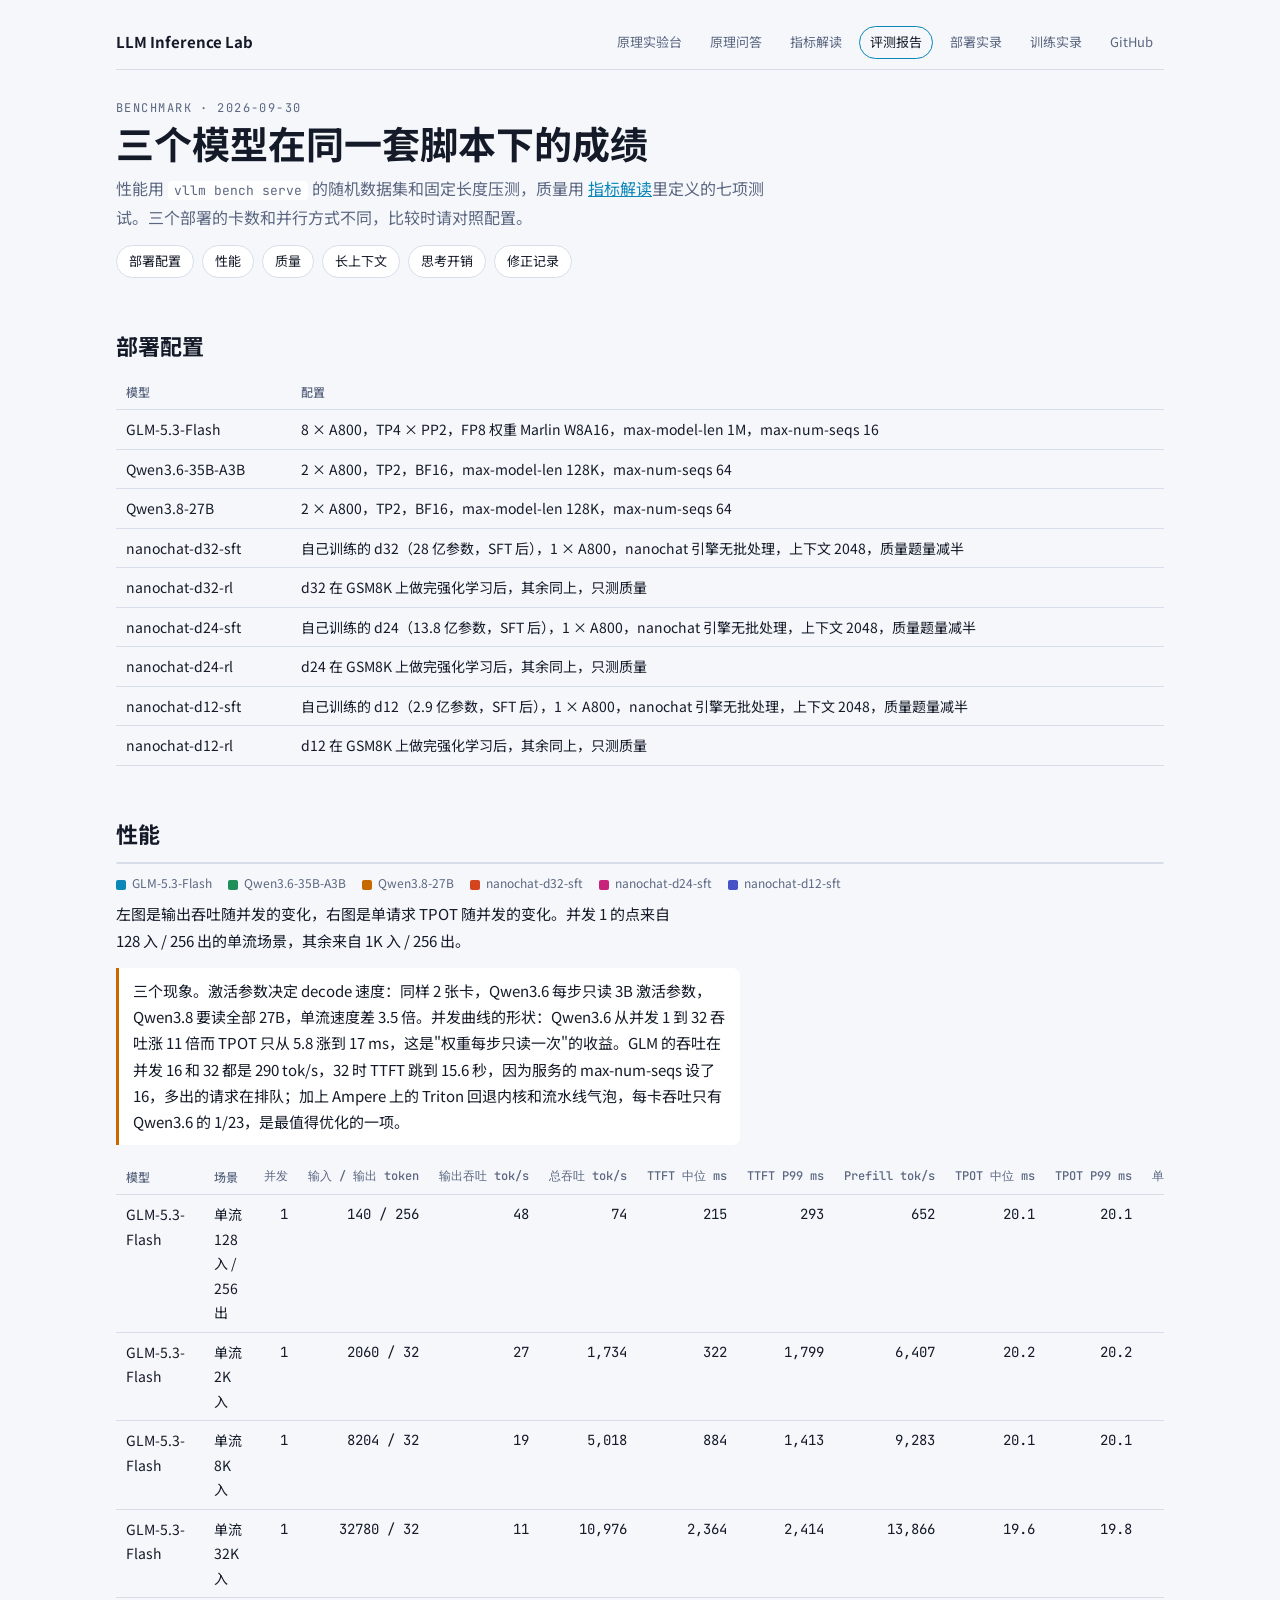
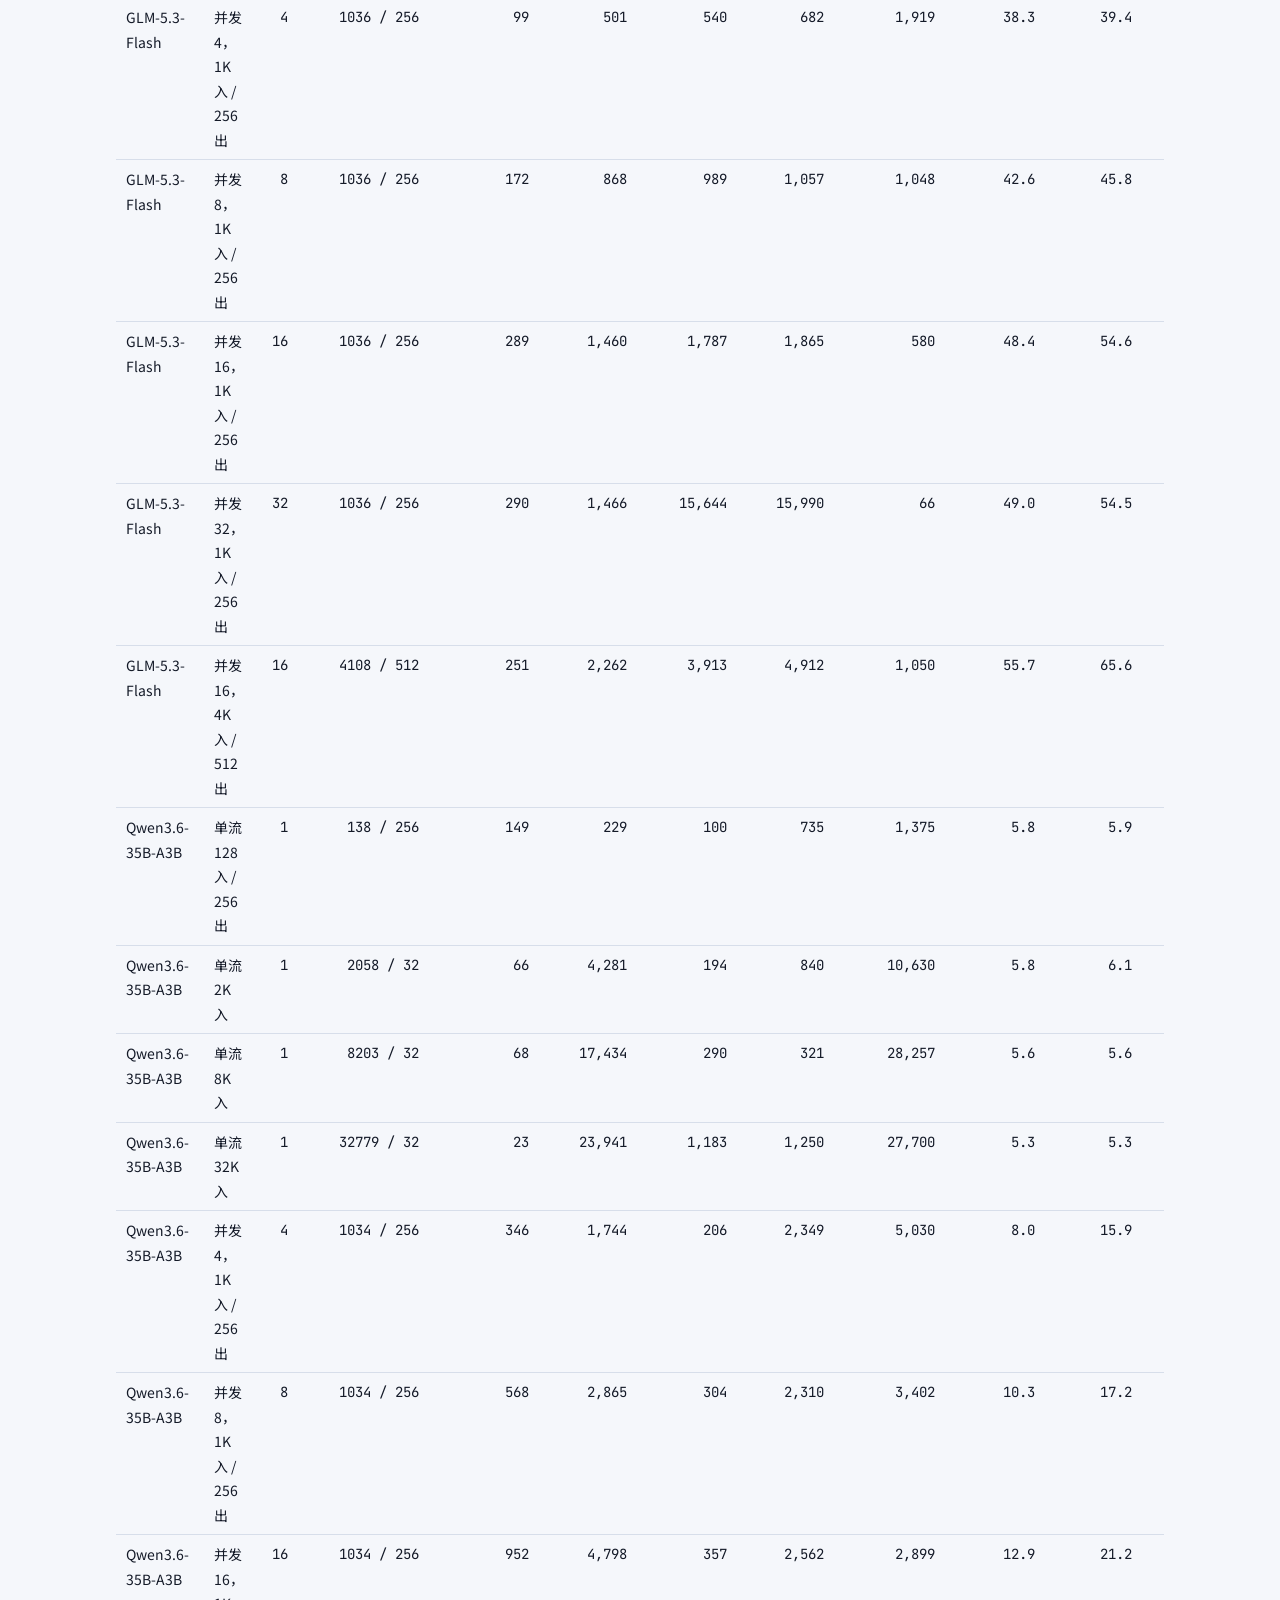
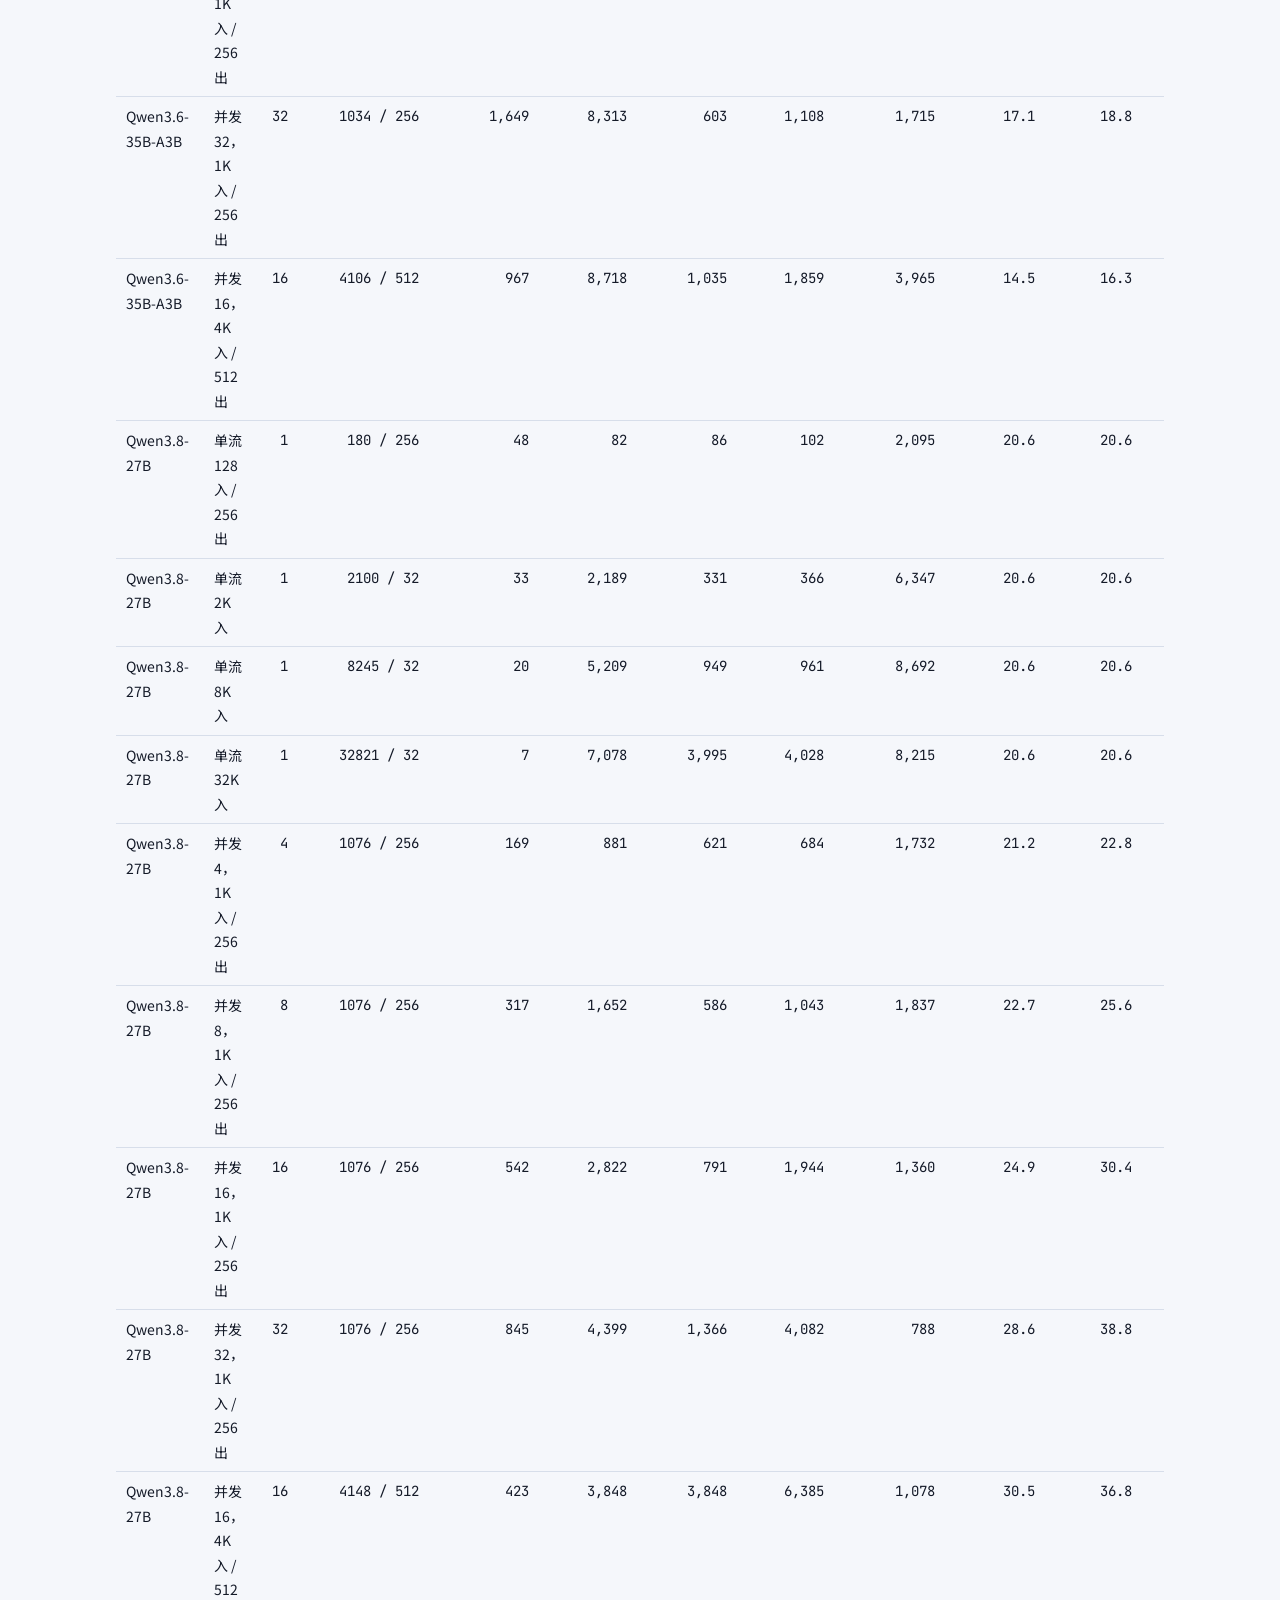
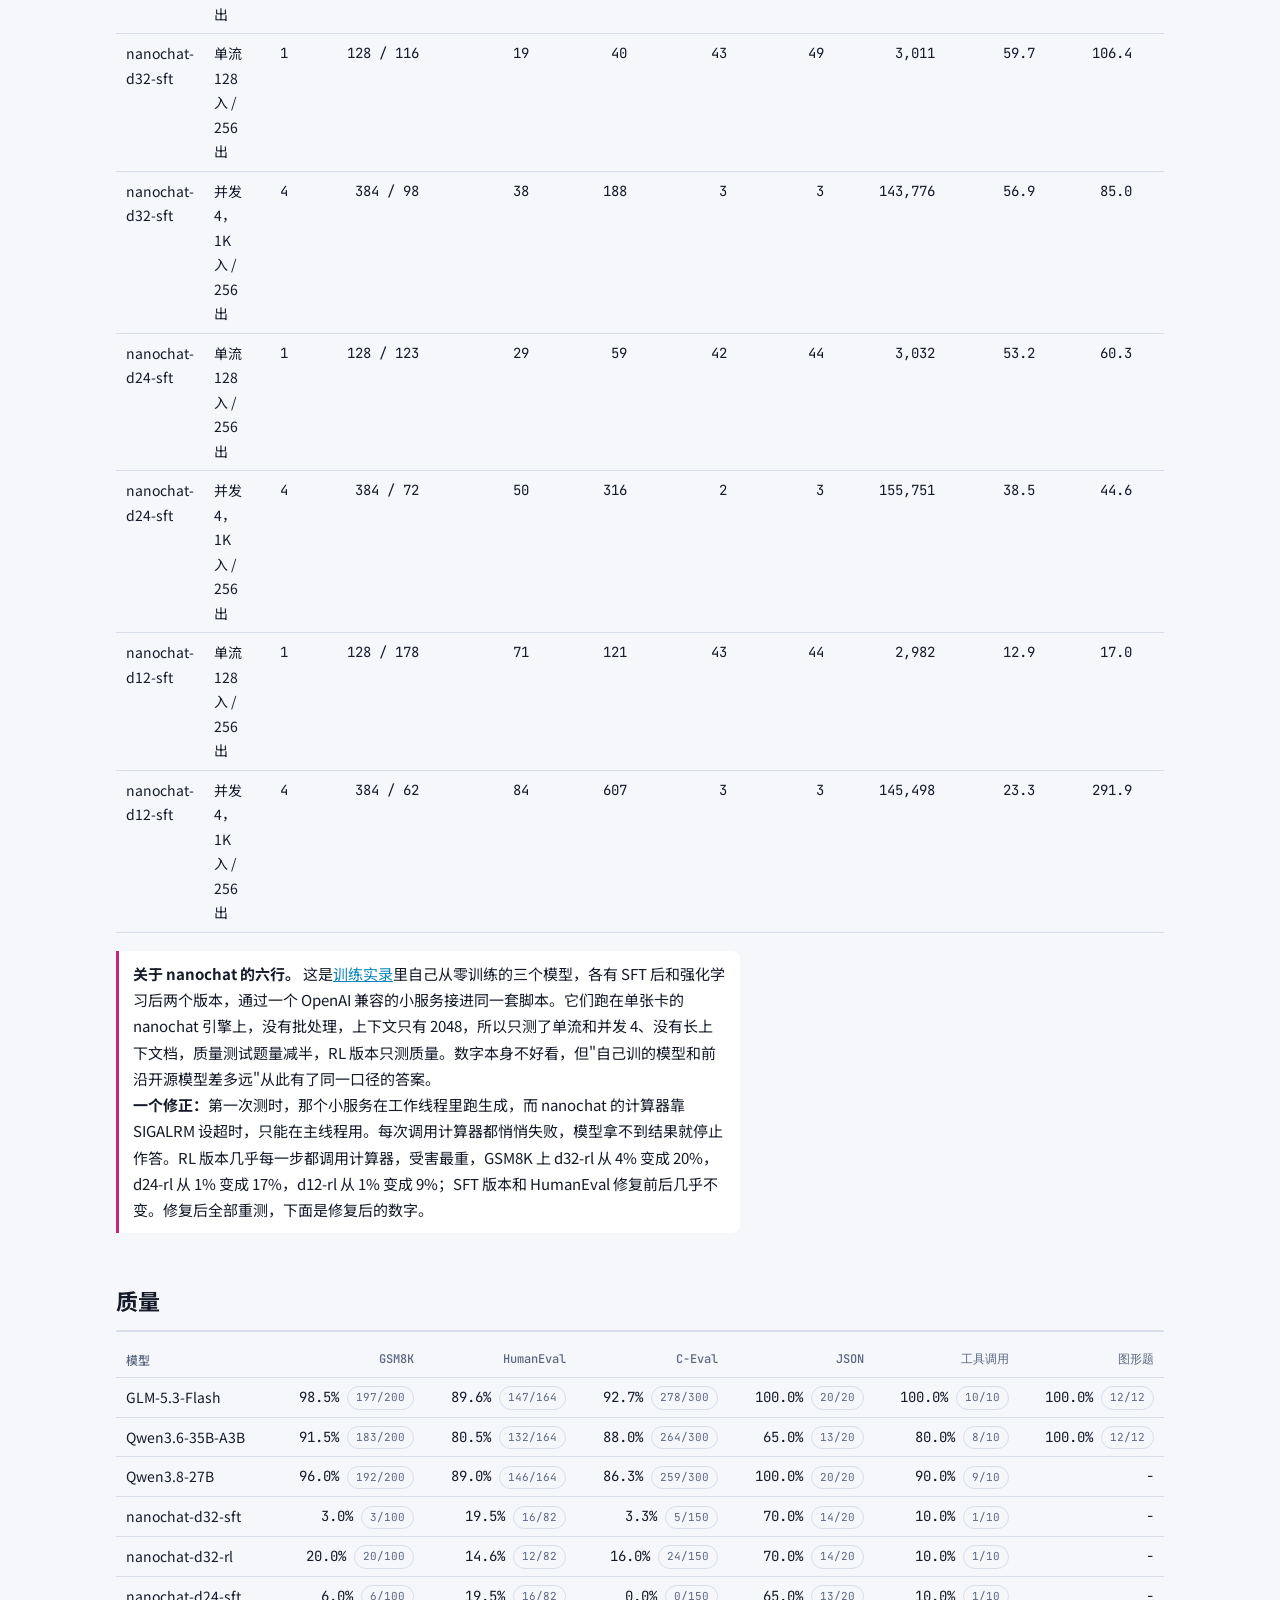
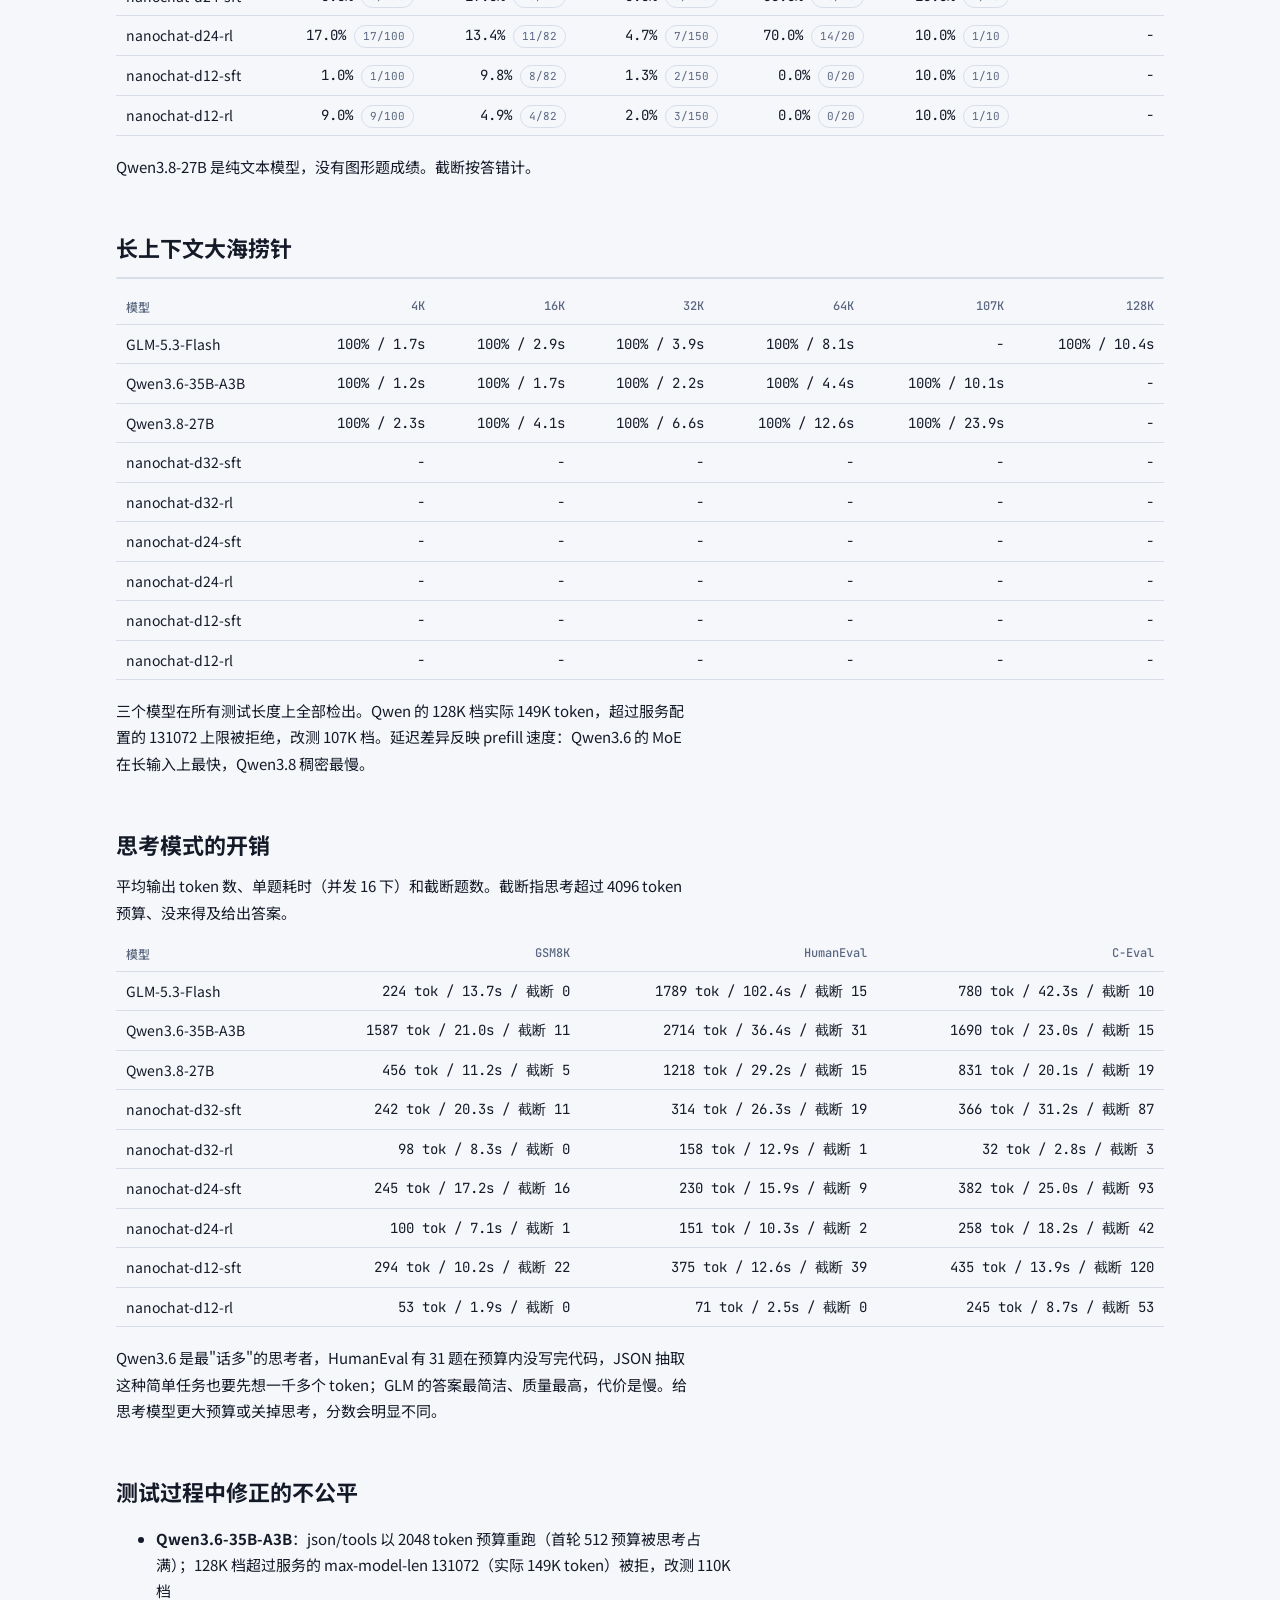
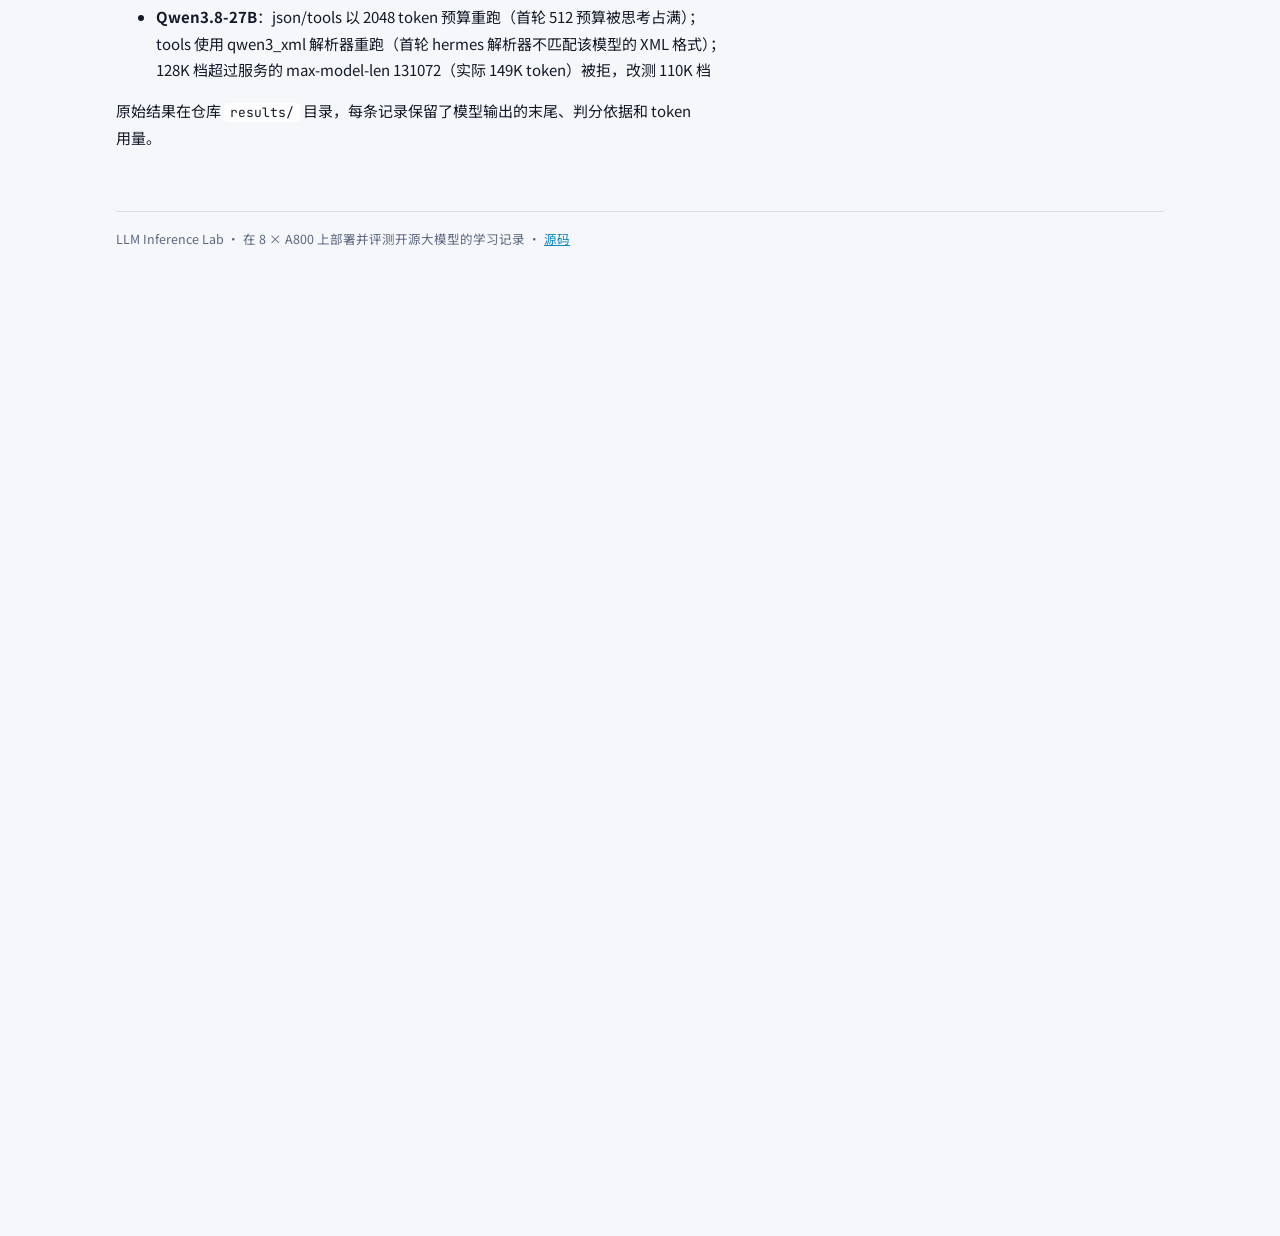
==== commit 000acf99: "Add a Q&A page with the derivations discussed while learning; fix the lab's GLM latency claim; keep " ====
--- a/docs/benchmark.html
+++ b/docs/benchmark.html
@@ -11,7 +11,7 @@
 <body>
 <div class="wrap">
 <header class="top"><a class="brand" href="../index.html">LLM Inference Lab</a>
-<nav><a href="lab.html">原理实验台</a><a href="metrics.html">指标解读</a><a class="on" href="benchmark.html">评测报告</a><a href="deployment.html">部署实录</a><a href="training.html">训练实录</a><a href="https://github.com/haoxiangNtu/llm-inference-lab">GitHub</a></nav></header>
+<nav><a href="lab.html">原理实验台</a><a href="notes.html">原理问答</a><a href="metrics.html">指标解读</a><a class="on" href="benchmark.html">评测报告</a><a href="deployment.html">部署实录</a><a href="training.html">训练实录</a><a href="https://github.com/haoxiangNtu/llm-inference-lab">GitHub</a></nav></header>
 <div class="eyebrow">Benchmark · 2026-09-30</div>
 <h1>三个模型在同一套脚本下的成绩</h1>
 <p class="lead">性能用 <code>vllm bench serve</code> 的随机数据集和固定长度压测，质量用 <a href="metrics.html">指标解读</a>里定义的七项测试。三个部署的卡数和并行方式不同，比较时请对照配置。</p>
